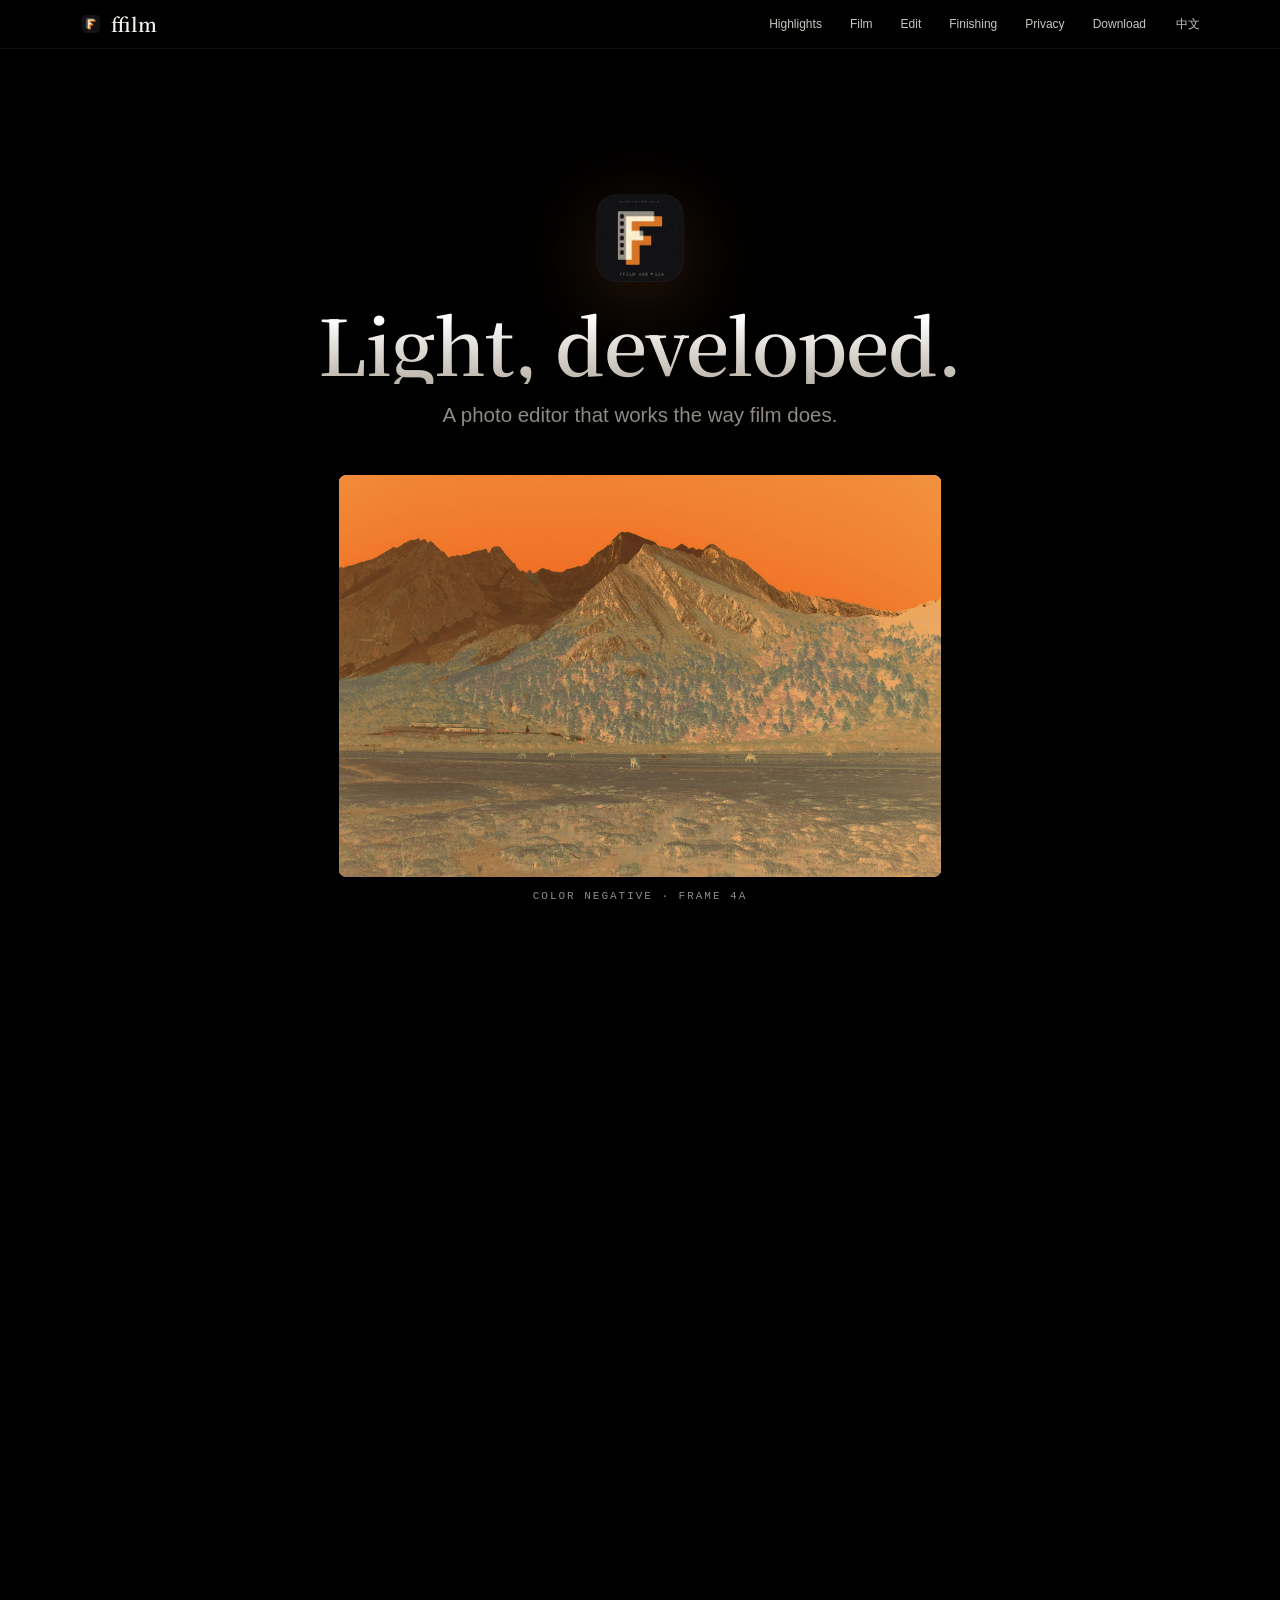
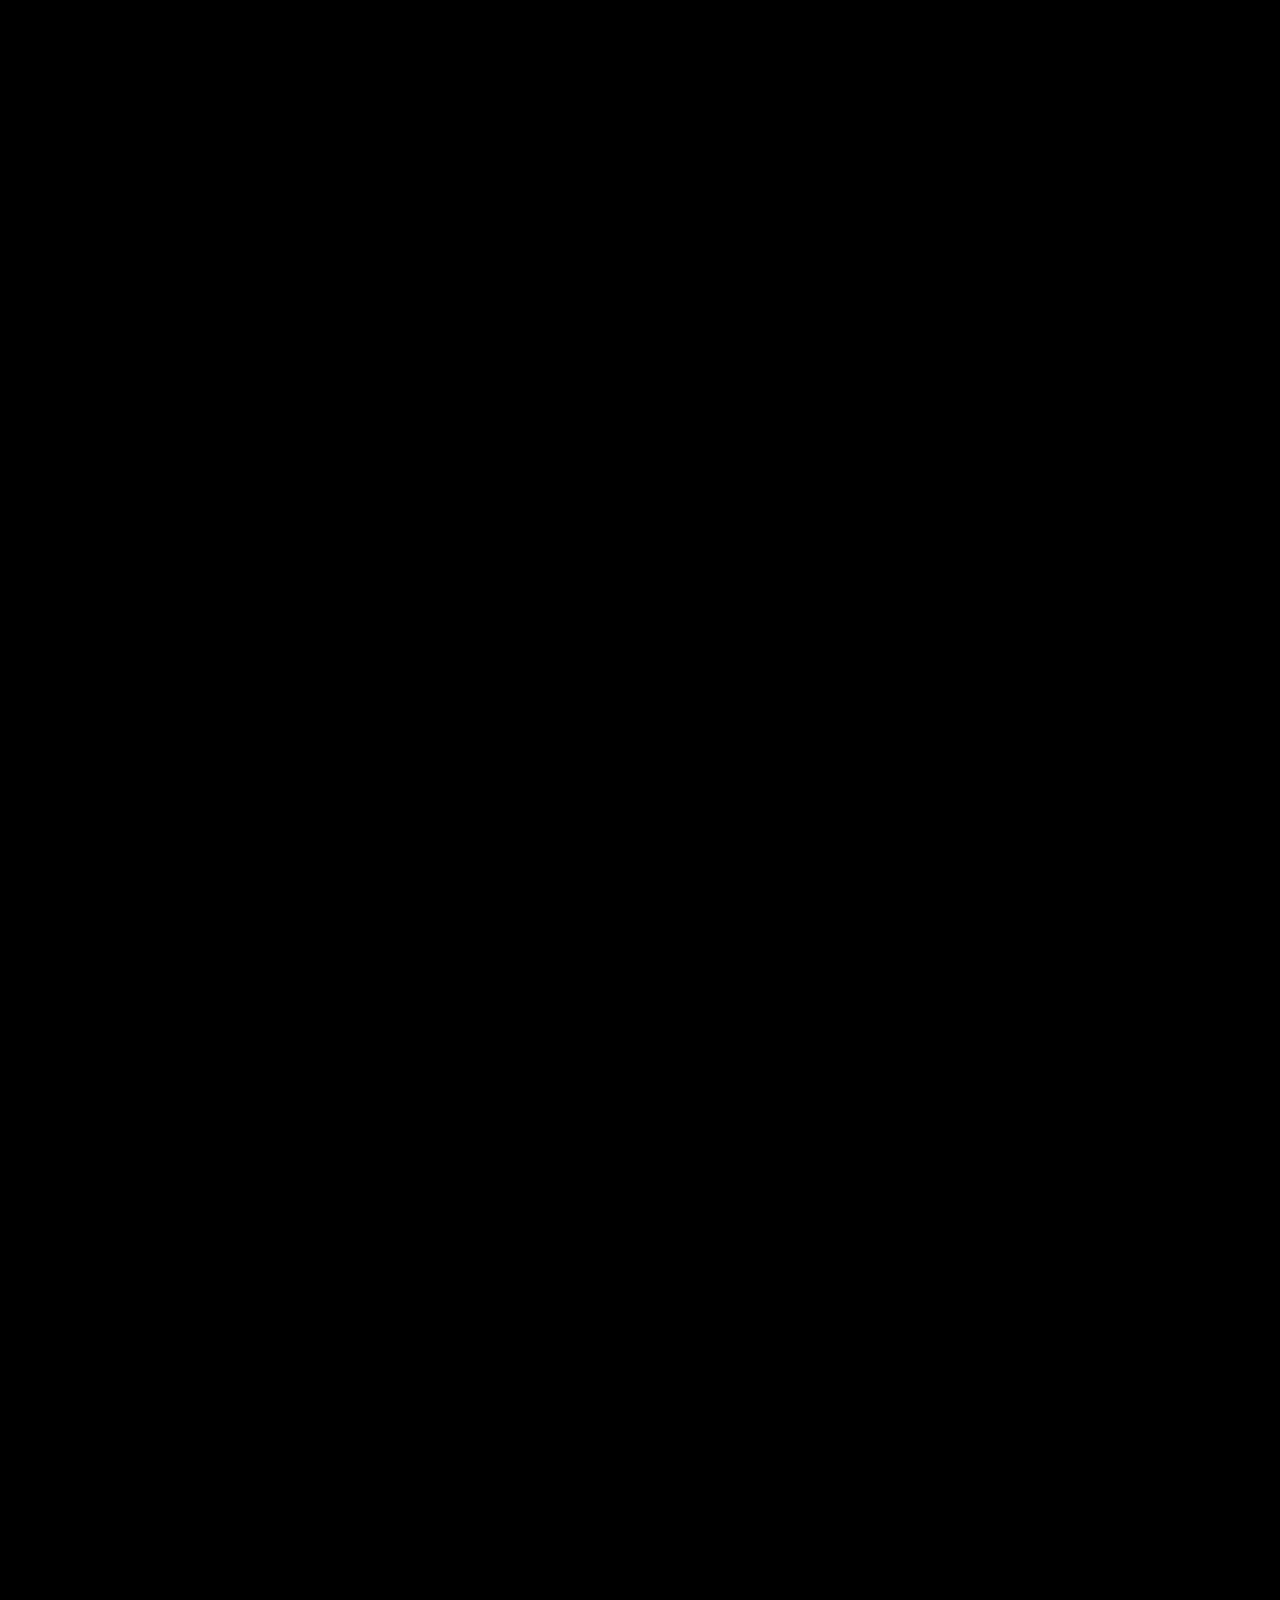
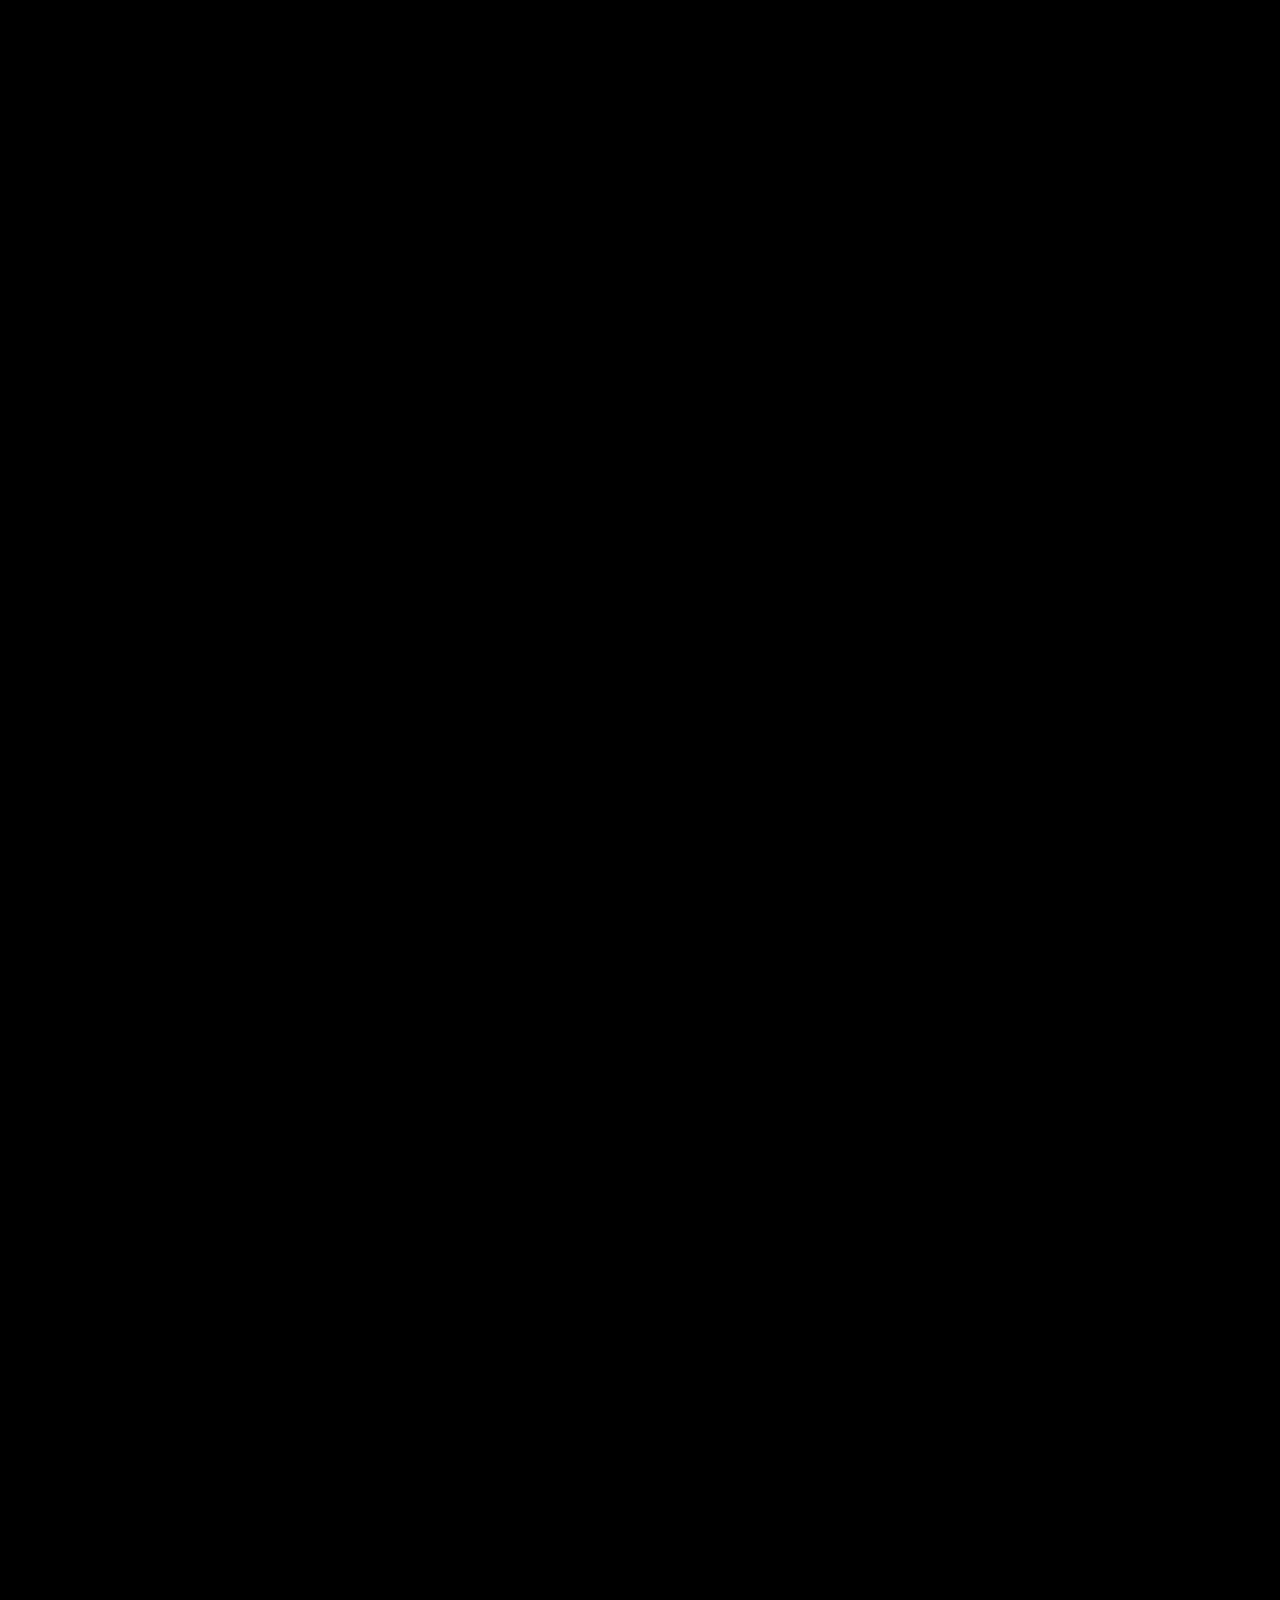
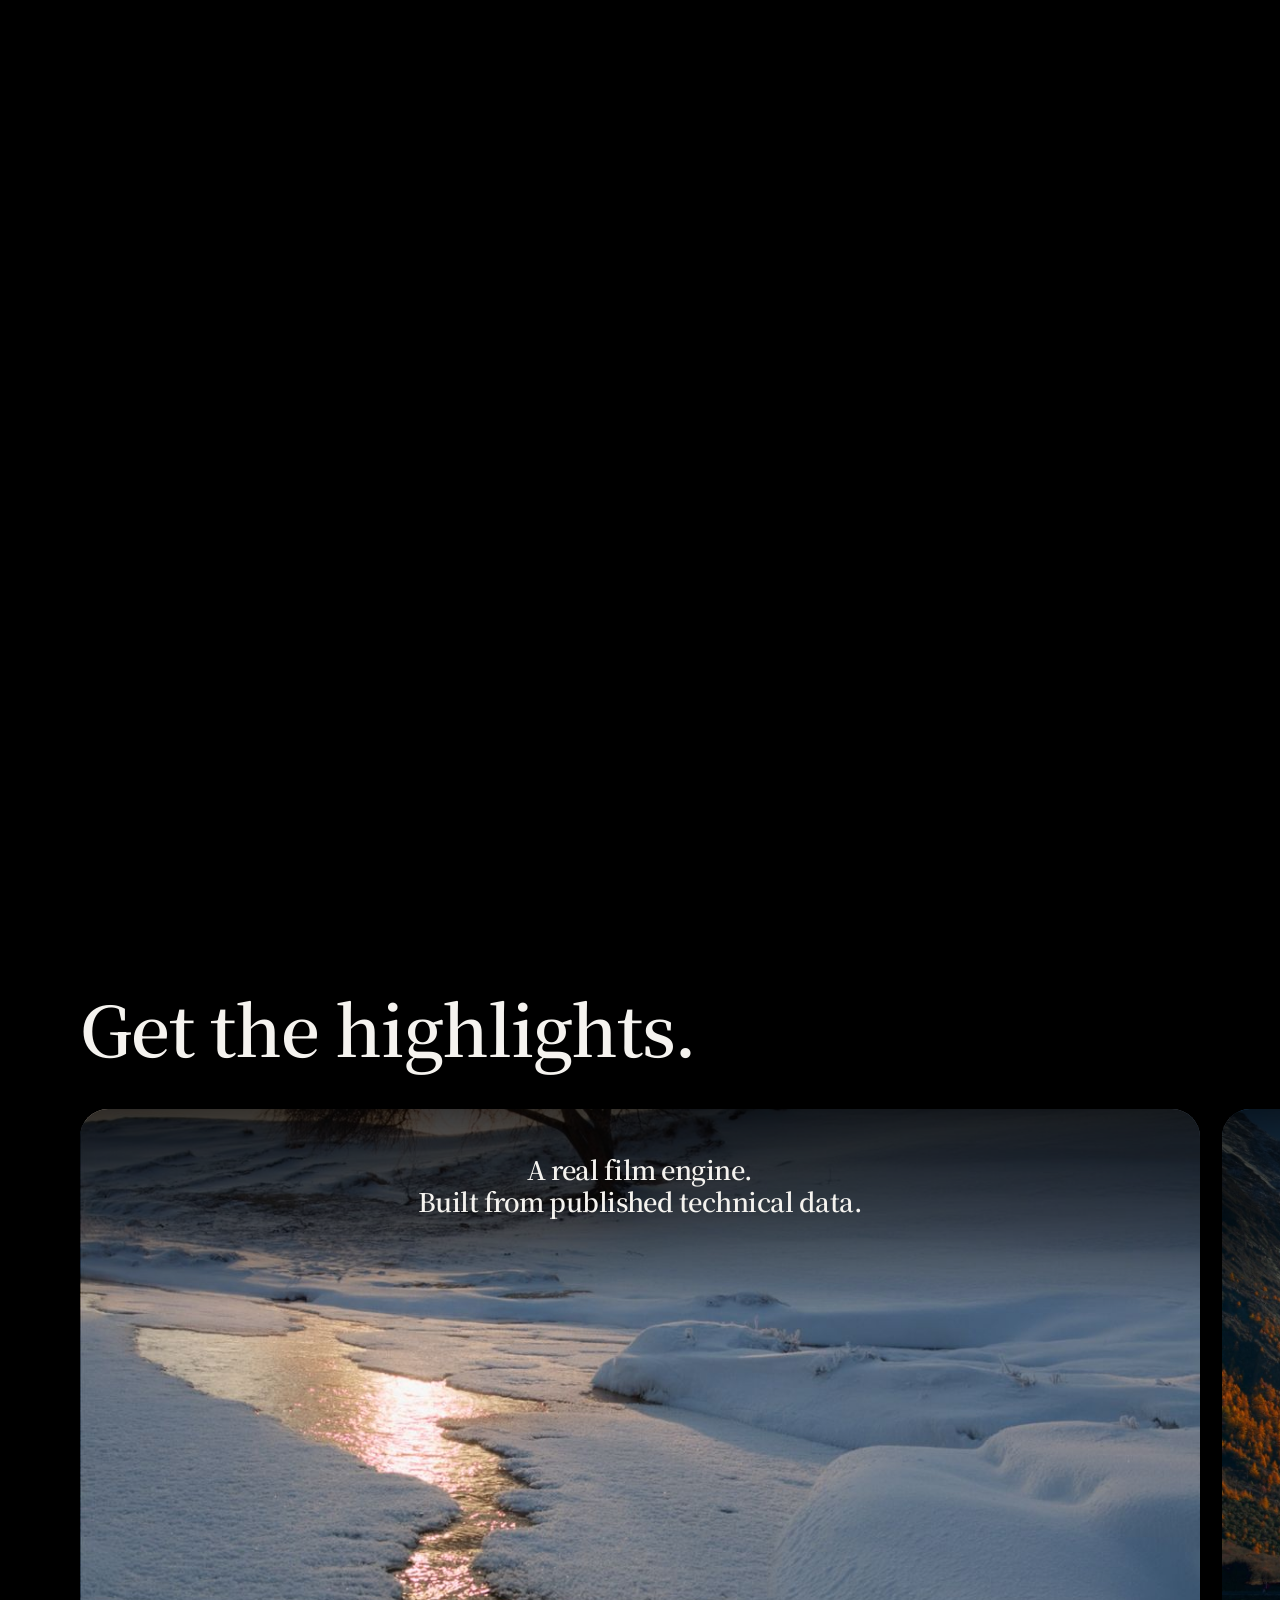
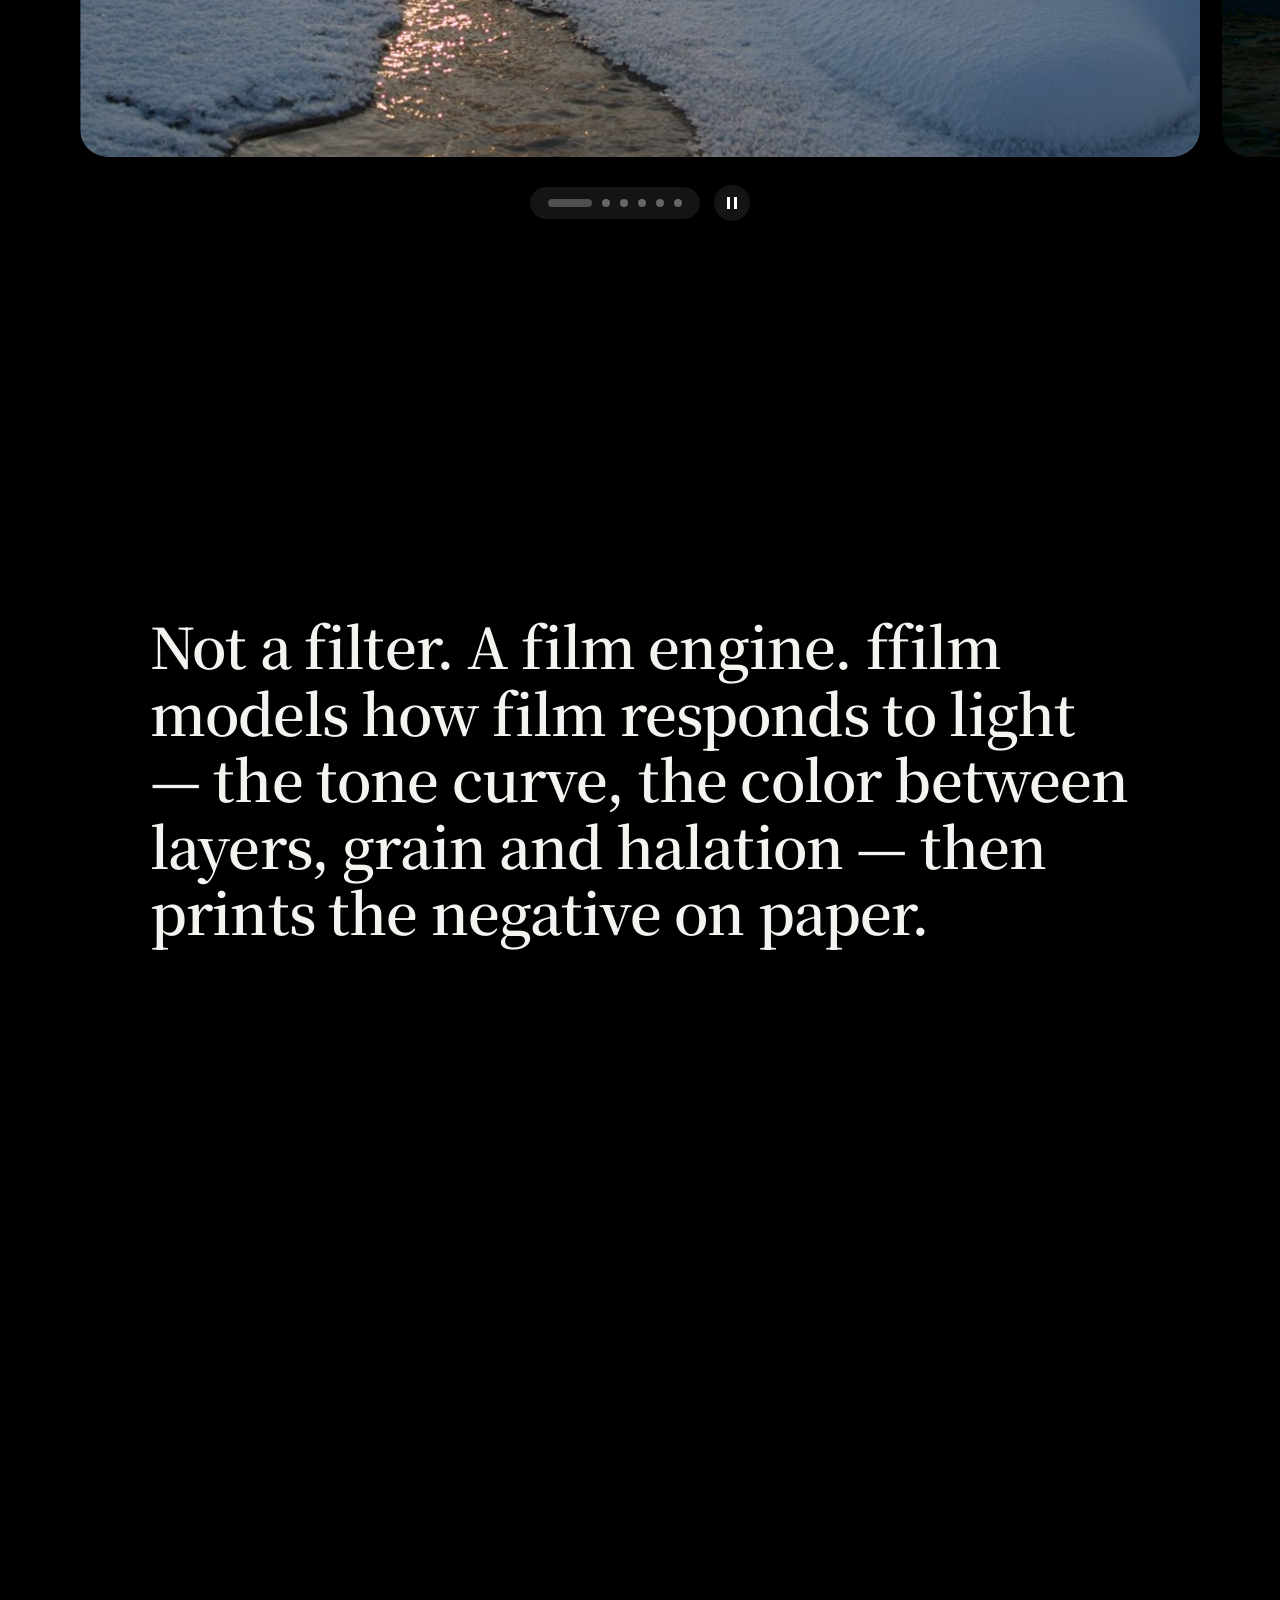
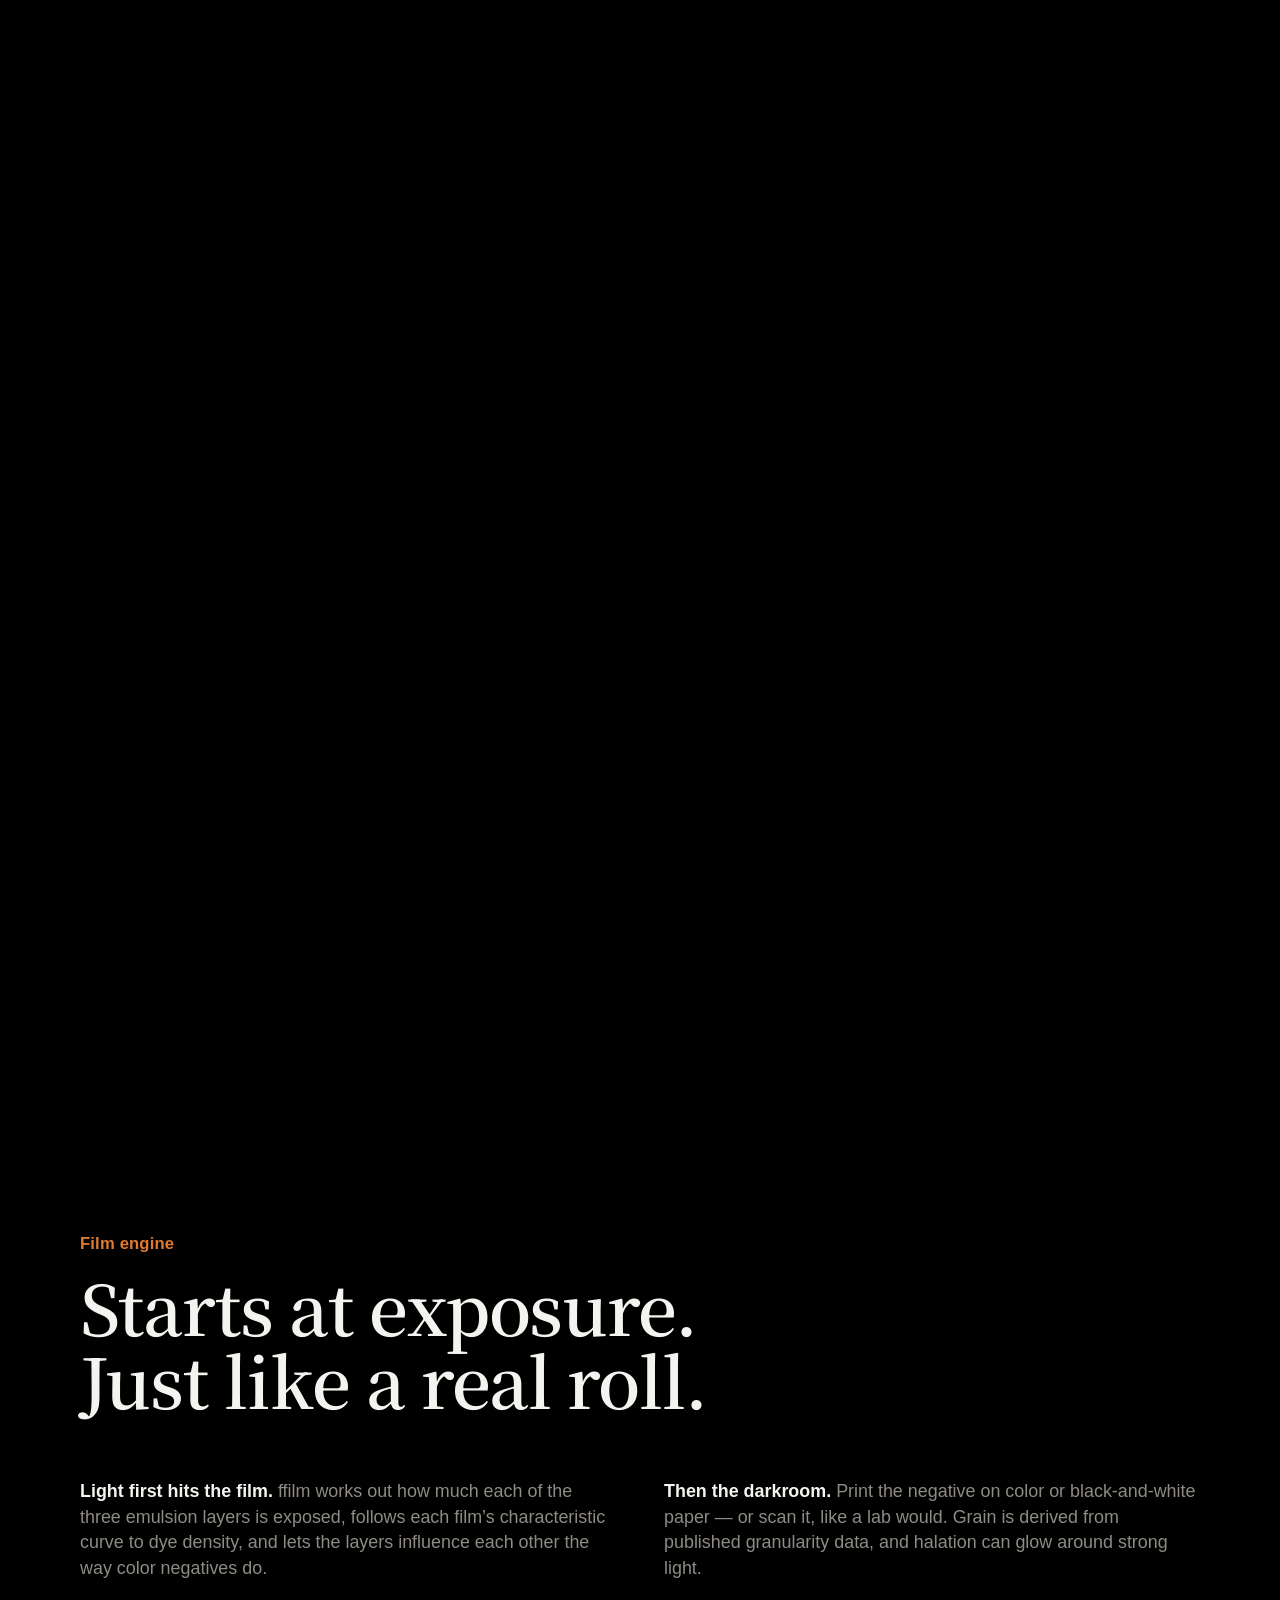
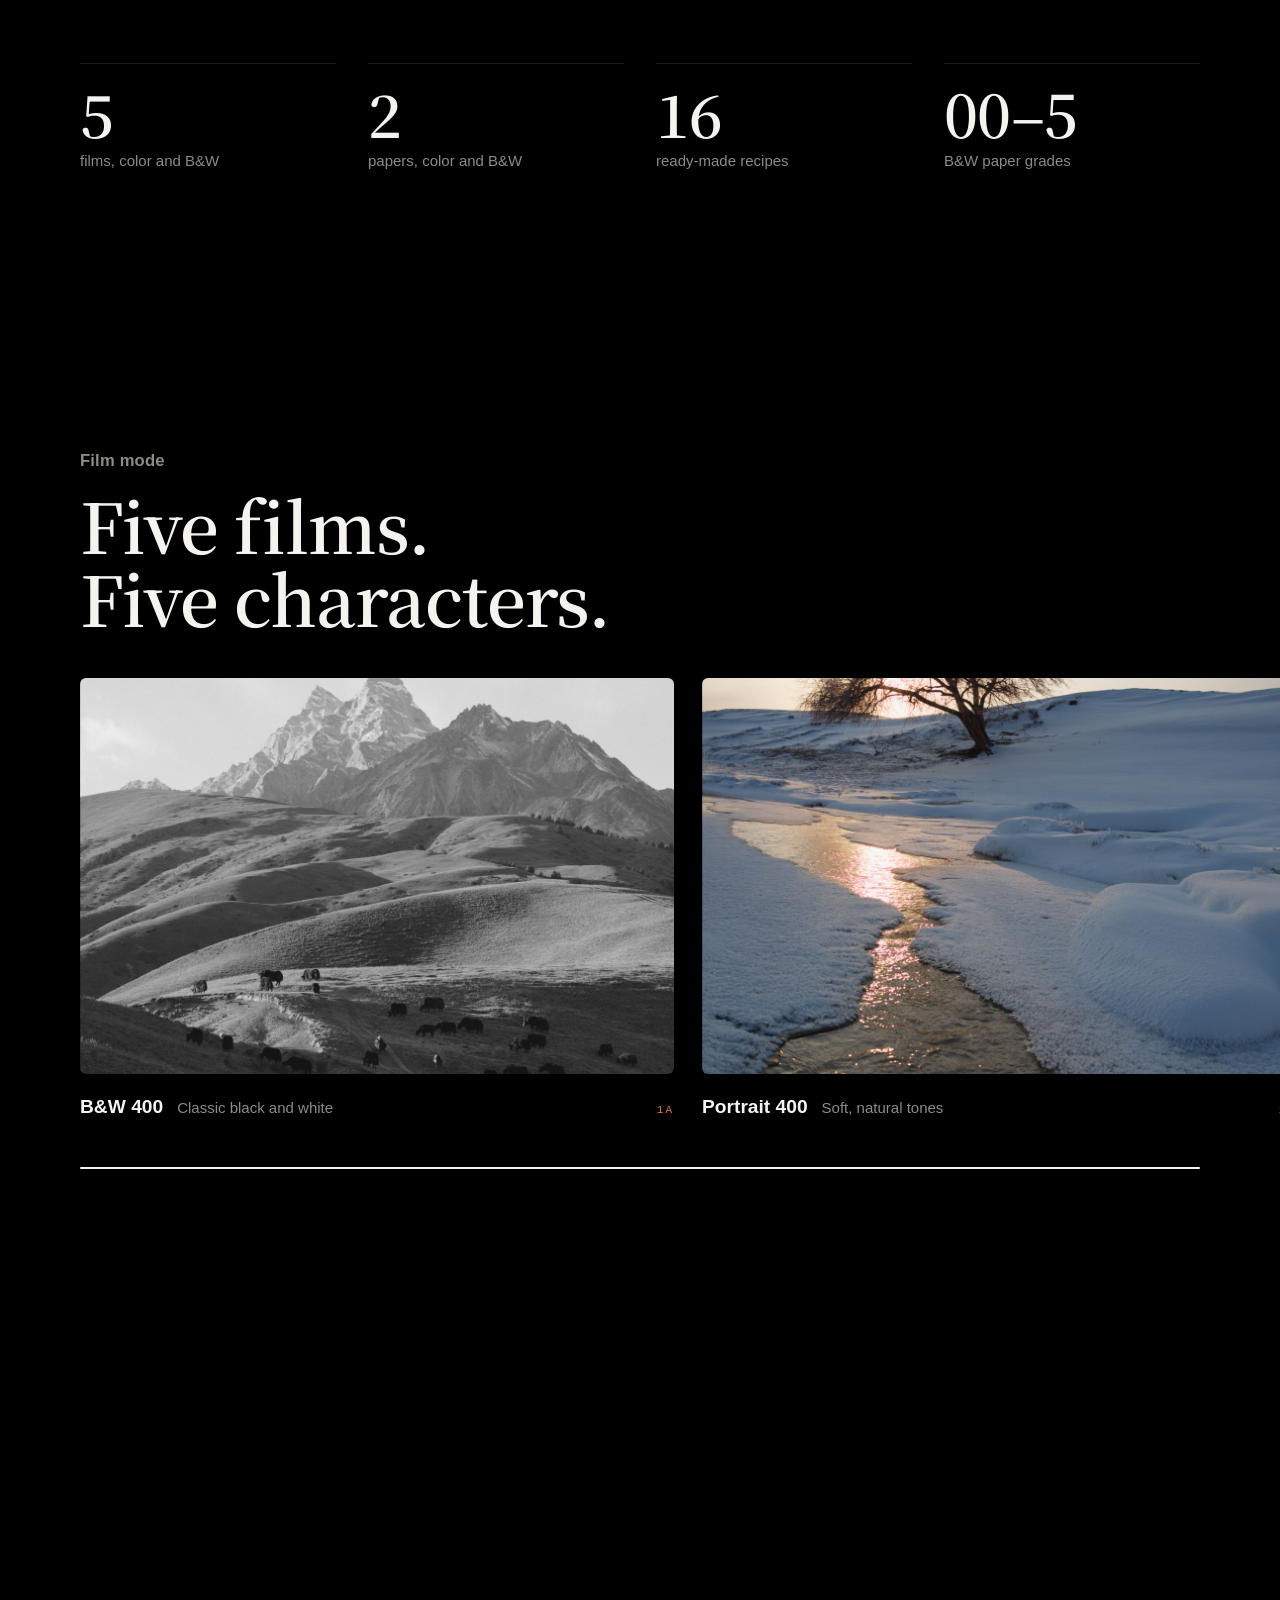
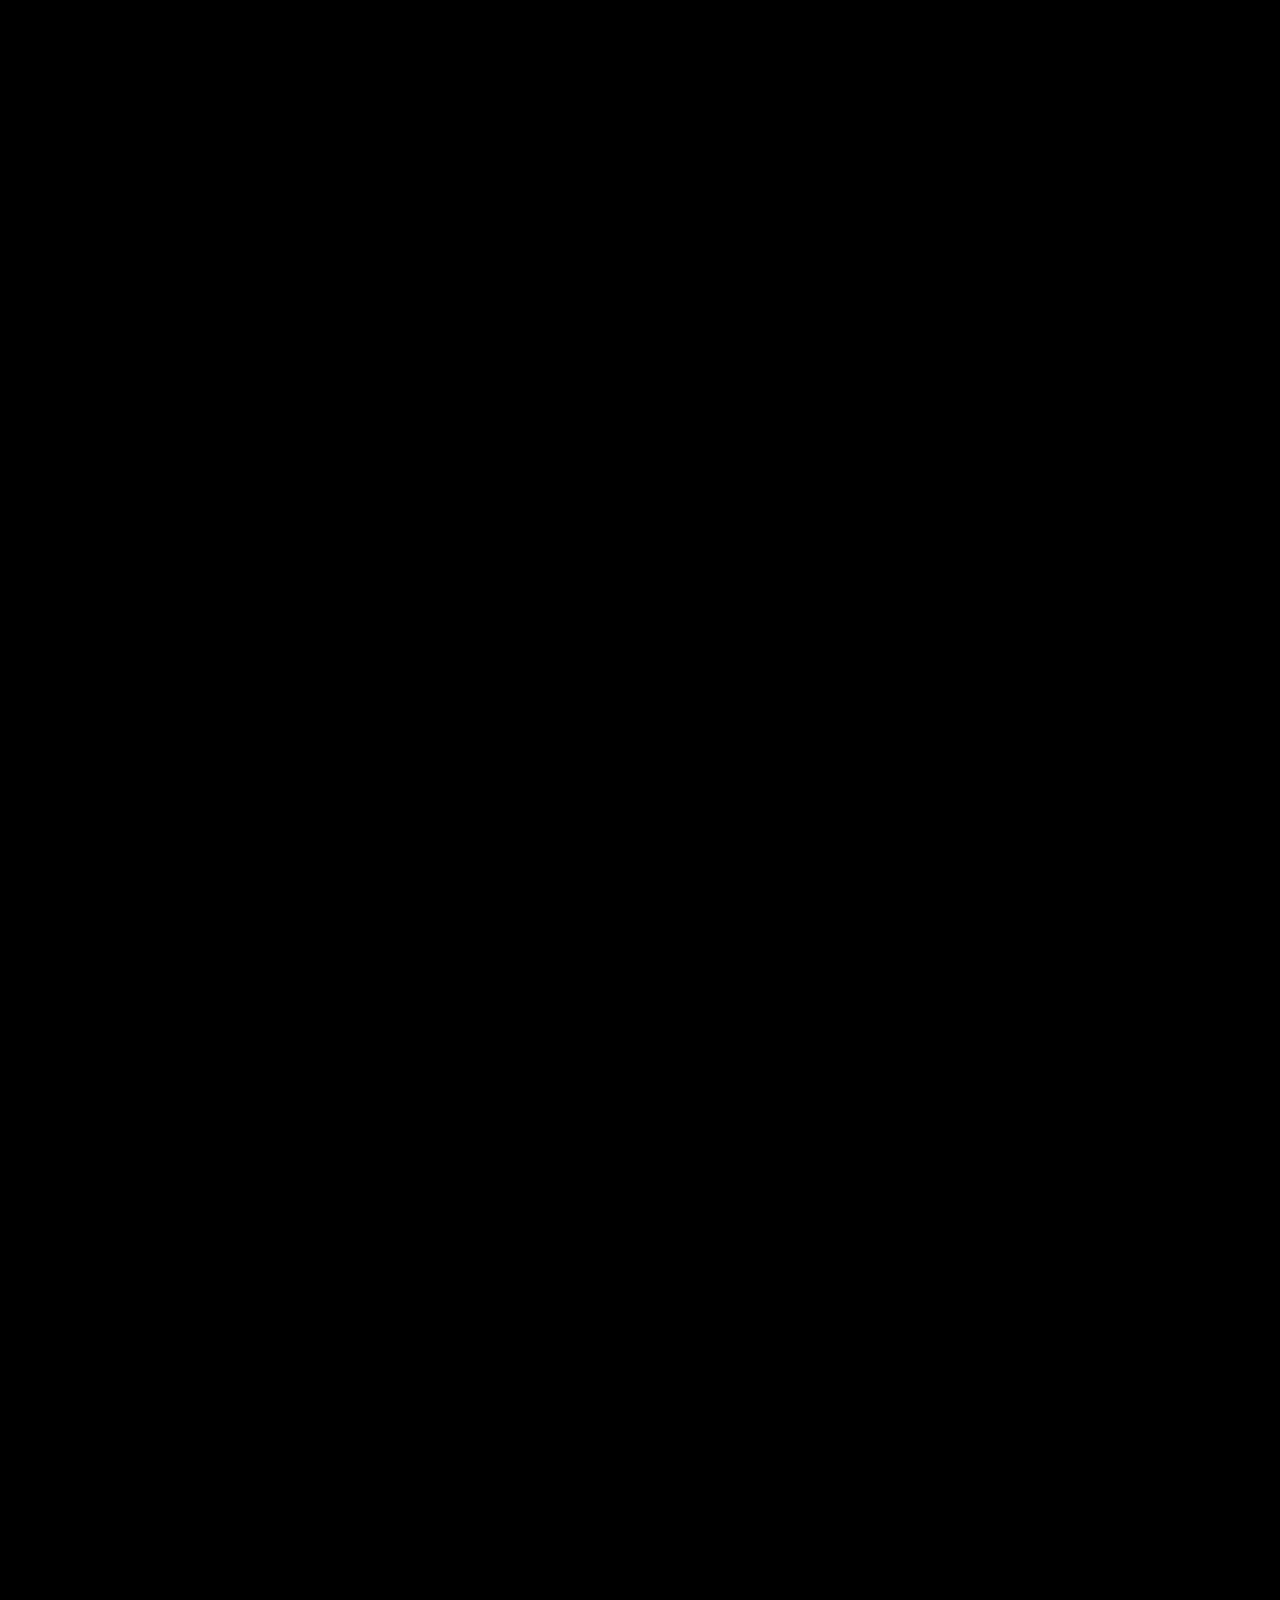
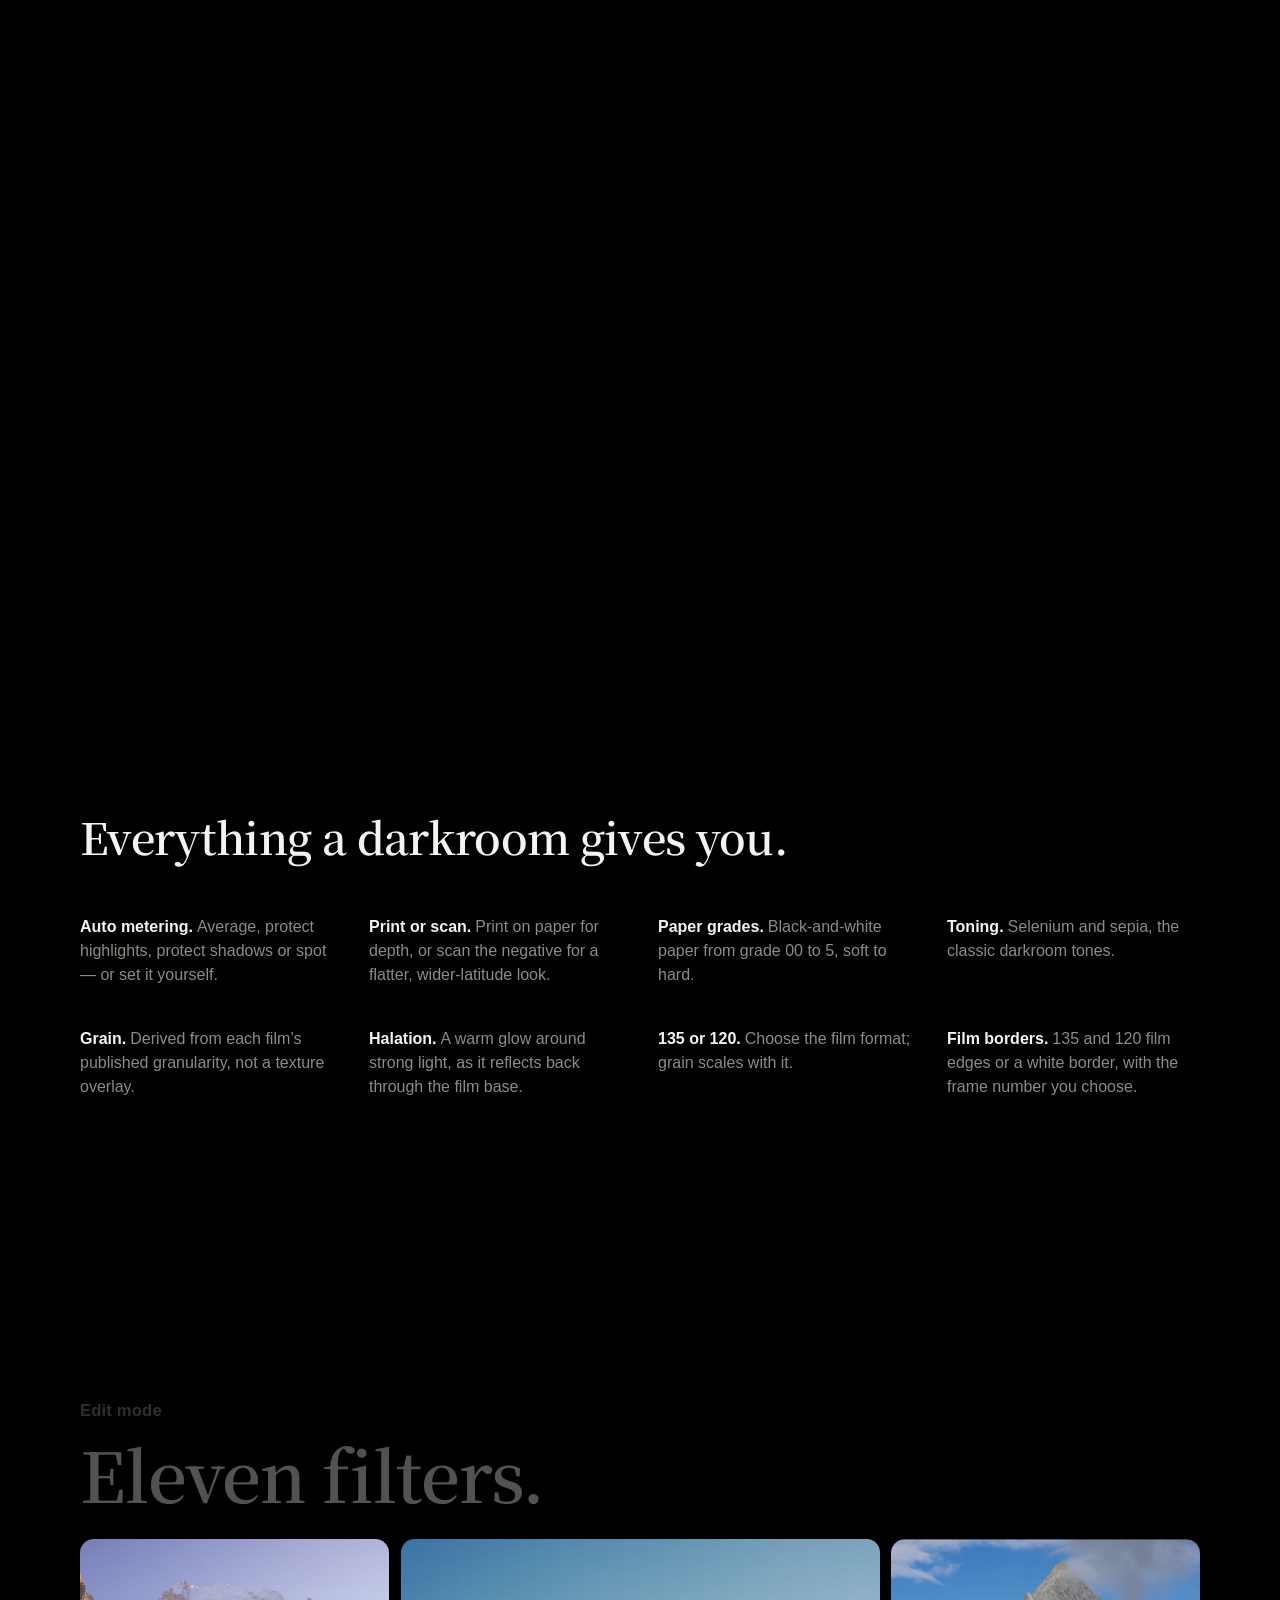
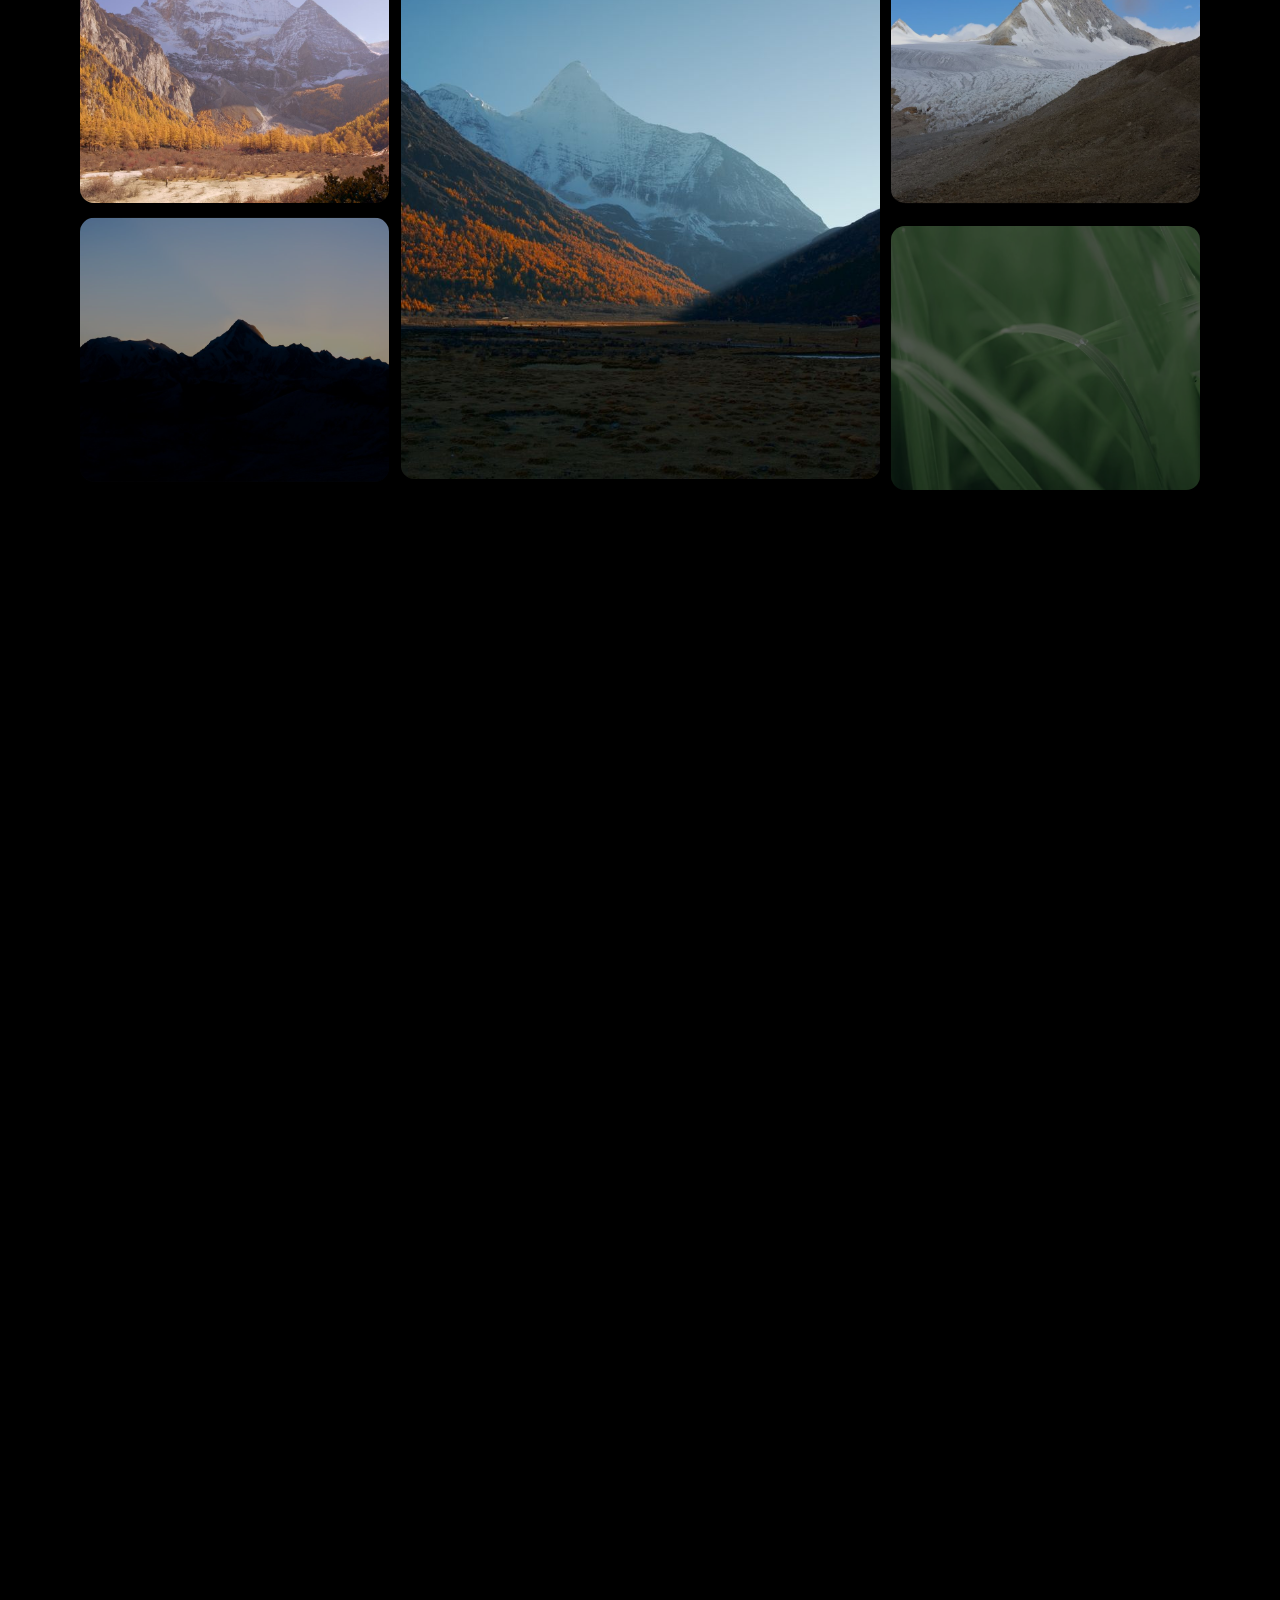
==== index.html @ 877d4fef "[Claude] 官网：标题与字标改用衬线（思源宋体 600 子集，OFL，fonts/make-font.py 可重生成）；首屏放 App 图标、下载区放大图标与大字标；修观片台通栏卡片偏左（.ca" ====
<!doctype html>
<html lang="en" data-lang="en">
<head>
<meta charset="utf-8">
<meta name="viewport" content="width=device-width, initial-scale=1, viewport-fit=cover">
<title>ffilm — light, developed</title>
<meta name="title-en" content="ffilm — light, developed">
<meta name="title-zh" content="ffilm — 把光，冲成照片">
<meta name="description" content="ffilm is a photo editor that works the way film does — for Mac, iPhone and iPad. Pick a film, set the exposure, print it on paper. Everything stays on your device.">
<meta name="theme-color" content="#000000">
<meta property="og:title" content="ffilm">
<meta property="og:description" content="Light, developed.">
<meta property="og:image" content="img/hero-film-s.jpg">
<link rel="icon" href="favicon.png">
<link rel="apple-touch-icon" href="apple-touch-icon.png">
<link rel="preload" as="image" href="img/hero-neg-s.jpg" imagesrcset="img/hero-neg-s.jpg 1200w, img/hero-neg.jpg 2400w" imagesizes="100vw">
<link rel="stylesheet" href="style.css">
<script src="site.js"></script>
</head>
<body>

<header class="nav">
  <div class="wrap">
    <a class="brand" href="./"><img src="img/icon-512.png" alt=""><span class="wm">ffilm</span></a>
    <nav>
      <a href="#highlights"><span lang="en">Highlights</span><span lang="zh">亮点</span></a>
      <a href="#engine"><span lang="en">Film</span><span lang="zh">胶片</span></a>
      <a href="#edit"><span lang="en">Edit</span><span lang="zh">修图</span></a>
      <a href="#finish"><span lang="en">Finishing</span><span lang="zh">收尾</span></a>
      <a href="#privacy"><span lang="en">Privacy</span><span lang="zh">隐私</span></a>
      <a href="#download"><span lang="en">Download</span><span lang="zh">下载</span></a>
    </nav>
    <button class="lang" type="button" aria-label="Switch language / 切换语言"><span lang="en">中文</span><span lang="zh">English</span></button>
  </div>
</header>

<main>
<!-- 第 1 幕：彩色负片显影、放大成全屏，再冲洗成修图 -->
<div class="scene dev" id="top" data-aspect="1.5">
  <div class="stage">
    <div class="dev-head">
      <img class="hero-icon" src="img/icon-512.png" alt="ffilm">
      <h1 class="h1 sheen"><span lang="en">Light, developed.</span><span lang="zh">把光，<br class="br-m">冲成照片。</span></h1>
      <p class="lead"><span lang="en">A photo editor that works the way film does.</span><span lang="zh">一款按胶片成像原理工作的修图 App。</span></p>
    </div>
    <div class="photo">
      <img class="film" src="img/hero-film-s.jpg" srcset="img/hero-film-s.jpg 1200w, img/hero-film.jpg 2400w" sizes="100vw" alt="Warm color film print of snow mountains and golden larches">
      <div class="paper"></div>
      <img class="neg" src="img/hero-neg-s.jpg" srcset="img/hero-neg-s.jpg 1200w, img/hero-neg.jpg 2400w" sizes="100vw" alt="">
      <img class="edit" src="img/hero-edit-s.jpg" srcset="img/hero-edit-s.jpg 1200w, img/hero-edit.jpg 2400w" sizes="100vw" alt="The same photo graded in Edit mode">
    </div>
    <div class="neg-tag tag"><span lang="en">Color negative · Frame 4A</span><span lang="zh">彩色负片 · 第 4A 格</span></div>
    <div class="shade"></div>
    <div class="wipe-line"></div>
    <div class="dev-cap" data-cap="a">
      <p class="h3"><span lang="en">Pick a film. Set the exposure.<br>Print it on paper.</span><span lang="zh">选一卷胶片，定好曝光，<br>印到相纸上。</span></p>
    </div>
    <div class="dev-cap" data-cap="b">
      <p class="h3"><span lang="en">One photo. Two ways to develop.</span><span lang="zh">同一张照片，两种冲法。</span></p>
      <p class="lead"><span lang="en">Or skip the film and grade the original.</span><span lang="zh">也可以不套胶片，直接修原片。</span></p>
    </div>
    <span class="dev-label l tag"><span lang="en">Film · Warm 200</span><span lang="zh">胶片 · 暖调彩负 200</span></span>
    <span class="dev-label r tag"><span lang="en">Edit · Teal &amp; warm</span><span lang="zh">修图 · 暖青电影</span></span>
  </div>
</div>

<!-- 一览亮点：大卡片轮播 -->
<section class="block highlights" id="highlights">
  <div class="wrap hl-head reveal">
    <h2 class="h2"><span lang="en">Get the highlights.</span><span lang="zh">一览亮点。</span></h2>
  </div>
  <div class="hl-track" tabindex="0" aria-label="Highlights">
    <article class="hl-card">
      <p class="hl-cap"><span lang="en">A real film engine.<br>Built from published technical data.</span><span lang="zh">真正的胶片引擎。<br>按厂商公开的技术资料建模。</span></p>
      <img class="cover" src="img/film-portrait400-s.jpg" srcset="img/film-portrait400-s.jpg 1200w, img/film-portrait400.jpg 2400w" sizes="(max-width: 900px) 88vw, 1100px" alt="" loading="lazy">
    </article>
    <article class="hl-card">
      <p class="hl-cap"><span lang="en">Film mode or Edit mode.<br>Two ways to develop, kept apart.</span><span lang="zh">胶片模式，或者修图模式。<br>两种冲法，互不打扰。</span></p>
      <img class="cover" src="img/look-teal-warm-s.jpg" srcset="img/look-teal-warm-s.jpg 1200w, img/look-teal-warm.jpg 2400w" sizes="(max-width: 900px) 88vw, 1100px" alt="" loading="lazy">
    </article>
    <article class="hl-card">
      <p class="hl-cap"><span lang="en">16 ready-made recipes.<br>From darkroom B&amp;W to street color.</span><span lang="zh">16 个现成配方。<br>从暗房黑白到街拍彩色。</span></p>
      <img class="cover" src="img/film-bw400-s.jpg" srcset="img/film-bw400-s.jpg 1200w, img/film-bw400.jpg 2400w" sizes="(max-width: 900px) 88vw, 1100px" alt="" loading="lazy">
    </article>
    <article class="hl-card ui">
      <p class="hl-cap"><span lang="en">Linear, radial and subject masks.<br>Add or subtract to shape them.</span><span lang="zh">线性、径向、主体蒙版。<br>可以相加，也可以相减。</span></p>
      <img lang="en" src="img/ui-mask-en-s.jpg" srcset="img/ui-mask-en-s.jpg 1440w, img/ui-mask-en.jpg 2880w" sizes="(max-width: 900px) 84vw, 980px" alt="Masks panel" loading="lazy">
      <img lang="zh" src="img/ui-mask-zh-s.jpg" srcset="img/ui-mask-zh-s.jpg 1440w, img/ui-mask-zh.jpg 2880w" sizes="(max-width: 900px) 84vw, 980px" alt="蒙版面板" loading="lazy">
    </article>
    <article class="hl-card ui">
      <p class="hl-cap"><span lang="en">A date stamp that glows like the real thing.<br>Burned into the film, not pasted on.</span><span lang="zh">日期印记，像真的一样发光。<br>是曝光在底片上的，不是贴上去的。</span></p>
      <img lang="en" src="img/ui-stamp-en-s.jpg" srcset="img/ui-stamp-en-s.jpg 1440w, img/ui-stamp-en.jpg 2880w" sizes="(max-width: 900px) 84vw, 980px" alt="Date stamp" loading="lazy">
      <img lang="zh" src="img/ui-stamp-zh-s.jpg" srcset="img/ui-stamp-zh-s.jpg 1440w, img/ui-stamp-zh.jpg 2880w" sizes="(max-width: 900px) 84vw, 980px" alt="日期印记" loading="lazy">
    </article>
    <article class="hl-card ui">
      <p class="hl-cap"><span lang="en">Light Table.<br>Lay out your prints like slides.</span><span lang="zh">观片台。<br>把成片像幻灯片一样摆开。</span></p>
      <img lang="en" src="img/ui-lighttable-en-s.jpg" srcset="img/ui-lighttable-en-s.jpg 1440w, img/ui-lighttable-en.jpg 2880w" sizes="(max-width: 900px) 84vw, 980px" alt="Light Table" loading="lazy">
      <img lang="zh" src="img/ui-lighttable-zh-s.jpg" srcset="img/ui-lighttable-zh-s.jpg 1440w, img/ui-lighttable-zh.jpg 2880w" sizes="(max-width: 900px) 84vw, 980px" alt="观片台" loading="lazy">
    </article>
  </div>
  <div class="hl-ctrl">
    <div class="dots" role="tablist"></div>
    <button class="play" type="button" aria-label="Pause / 暂停"><i></i></button>
  </div>
</section>

<!-- 第 2 幕：逐字点亮 -->
<div class="scene statement" id="engine">
  <div class="stage">
    <div class="wrap">
      <p class="lit" lang="en">Not a filter. A film engine. ffilm models how film responds to light — the tone curve, the color between layers, grain and halation — then prints the negative on paper.</p>
      <p class="lit" lang="zh">不是滤镜，是胶片引擎。ffilm 模拟胶片对光的反应——影调曲线、层间色彩、颗粒与光晕——再把底片印到相纸上。</p>
    </div>
  </div>
</div>

<!-- 胶片引擎：讲清楚 + 大数字 -->
<section class="block">
  <div class="wrap reveal">
    <p class="eyebrow accent"><span lang="en">Film engine</span><span lang="zh">胶片引擎</span></p>
    <h2 class="h2"><span lang="en">Starts at exposure.<br>Just like a real roll.</span><span lang="zh">从曝光开始，<br>像冲一卷真胶片。</span></h2>
    <div class="cols">
      <p class="lead"><span lang="en"><b>Light first hits the film.</b> ffilm works out how much each of the three emulsion layers is exposed, follows each film’s characteristic curve to dye density, and lets the layers influence each other the way color negatives do.</span><span lang="zh"><b>光先落在胶片上。</b>ffilm 算出三层乳剂各自受了多少光，按每卷胶片的特性曲线换算成染料密度，再让三层像彩色负片那样相互影响。</span></p>
      <p class="lead"><span lang="en"><b>Then the darkroom.</b> Print the negative on color or black-and-white paper — or scan it, like a lab would. Grain is derived from published granularity data, and halation can glow around strong light.</span><span lang="zh"><b>然后进暗房。</b>把底片印到彩色或黑白相纸上，也可以像冲扫店那样扫描成数码图。颗粒按公开的颗粒度数据换算，强光周围还能泛起光晕。</span></p>
    </div>
    <div class="stats">
      <div><span class="n">5</span><span><span lang="en">films, color and B&amp;W</span><span lang="zh">卷胶片，彩色与黑白</span></span></div>
      <div><span class="n">2</span><span><span lang="en">papers, color and B&amp;W</span><span lang="zh">种相纸，彩色与黑白</span></span></div>
      <div><span class="n">16</span><span><span lang="en">ready-made recipes</span><span lang="zh">个现成配方</span></span></div>
      <div><span class="n">00–5</span><span><span lang="en">B&amp;W paper grades</span><span lang="zh">号黑白相纸反差</span></span></div>
    </div>
  </div>
</section>

<!-- 第 3 幕：胶片条横向移过 -->
<div class="scene filmscene" id="film">
  <div class="stage">
    <div class="wrap">
      <p class="eyebrow"><span lang="en">Film mode</span><span lang="zh">胶片模式</span></p>
      <h2 class="h2"><span lang="en">Five films.<br>Five characters.</span><span lang="zh">五卷胶片，<br>各有各的脾气。</span></h2>
    </div>
    <div class="track">
      <figure class="frame"><img src="img/film-bw400-s.jpg" srcset="img/film-bw400-s.jpg 1200w, img/film-bw400.jpg 2400w" sizes="(max-width: 640px) 80vw, 60vw" alt="" loading="lazy">
        <figcaption><b><span lang="en">B&amp;W 400</span><span lang="zh">黑白 400</span></b><span class="d"><span lang="en">Classic black and white</span><span lang="zh">经典黑白</span></span><span class="no tag">1A</span></figcaption></figure>
      <figure class="frame"><img src="img/film-portrait400-s.jpg" srcset="img/film-portrait400-s.jpg 1200w, img/film-portrait400.jpg 2400w" sizes="(max-width: 640px) 80vw, 60vw" alt="" loading="lazy">
        <figcaption><b><span lang="en">Portrait 400</span><span lang="zh">人像彩负 400</span></b><span class="d"><span lang="en">Soft, natural tones</span><span lang="zh">柔和、色调自然</span></span><span class="no tag">2A</span></figcaption></figure>
      <figure class="frame"><img src="img/film-fine100-s.jpg" srcset="img/film-fine100-s.jpg 1200w, img/film-fine100.jpg 2400w" sizes="(max-width: 640px) 80vw, 60vw" alt="" loading="lazy">
        <figcaption><b><span lang="en">Fine grain 100</span><span lang="zh">细颗粒彩负 100</span></b><span class="d"><span lang="en">Crisp and saturated</span><span lang="zh">锐利、饱和</span></span><span class="no tag">3A</span></figcaption></figure>
      <figure class="frame"><img src="img/film-warm200-s.jpg" srcset="img/film-warm200-s.jpg 1200w, img/film-warm200.jpg 2400w" sizes="(max-width: 640px) 80vw, 60vw" alt="" loading="lazy">
        <figcaption><b><span lang="en">Warm 200</span><span lang="zh">暖调彩负 200</span></b><span class="d"><span lang="en">Golden everyday color</span><span lang="zh">暖黄的日常色</span></span><span class="no tag">4A</span></figcaption></figure>
      <figure class="frame"><img src="img/film-everyday400-s.jpg" srcset="img/film-everyday400-s.jpg 1200w, img/film-everyday400.jpg 2400w" sizes="(max-width: 640px) 80vw, 60vw" alt="" loading="lazy">
        <figcaption><b><span lang="en">Everyday 400</span><span lang="zh">日常彩负 400</span></b><span class="d"><span lang="en">Fresh greens</span><span lang="zh">清新的绿</span></span><span class="no tag">5A</span></figcaption></figure>
    </div>
    <div class="wrap"><div class="scrub"><i></i></div></div>
  </div>
</div>

<!-- 暗房里能调的：功能小条目 -->
<section class="block">
  <div class="wrap reveal">
    <h2 class="h3"><span lang="en">Everything a darkroom gives you.</span><span lang="zh">暗房里有的，这里都有。</span></h2>
    <div class="grid-feats">
      <div><b><span lang="en">Auto metering.</span><span lang="zh">自动测光。</span></b><span lang="en">Average, protect highlights, protect shadows or spot — or set it yourself.</span><span lang="zh">平均、保高光、保暗部、点测光，也可以手动。</span></div>
      <div><b><span lang="en">Print or scan.</span><span lang="zh">印相或扫描。</span></b><span lang="en">Print on paper for depth, or scan the negative for a flatter, wider-latitude look.</span><span lang="zh">印相纸更浓郁，扫描更平、宽容度更大。</span></div>
      <div><b><span lang="en">Paper grades.</span><span lang="zh">相纸号数。</span></b><span lang="en">Black-and-white paper from grade 00 to 5, soft to hard.</span><span lang="zh">黑白相纸 00 到 5 号，由软到硬。</span></div>
      <div><b><span lang="en">Toning.</span><span lang="zh">传统调色。</span></b><span lang="en">Selenium and sepia, the classic darkroom tones.</span><span lang="zh">硒调、棕调，暗房里的经典色调。</span></div>
      <div><b><span lang="en">Grain.</span><span lang="zh">颗粒。</span></b><span lang="en">Derived from each film’s published granularity, not a texture overlay.</span><span lang="zh">按每卷胶片公开的颗粒度换算，不是贴一层纹理。</span></div>
      <div><b><span lang="en">Halation.</span><span lang="zh">光晕。</span></b><span lang="en">A warm glow around strong light, as it reflects back through the film base.</span><span lang="zh">强光穿过片基又反射回来，周围泛起一圈暖光。</span></div>
      <div><b><span lang="en">135 or 120.</span><span lang="zh">135 或 120。</span></b><span lang="en">Choose the film format; grain scales with it.</span><span lang="zh">选择画幅，颗粒跟着画幅变化。</span></div>
      <div><b><span lang="en">Film borders.</span><span lang="zh">片边。</span></b><span lang="en">135 and 120 film edges or a white border, with the frame number you choose.</span><span lang="zh">135、120 底片片边或白边，片号可以自己改。</span></div>
    </div>
  </div>
</section>

<!-- 第 4 幕：全屏一张缩回拼图墙 -->
<div class="scene mosaic" id="edit">
  <div class="stage">
    <div class="wrap m-head">
      <p class="eyebrow"><span lang="en">Edit mode</span><span lang="zh">修图模式</span></p>
      <h2 class="h2"><span lang="en">Eleven filters.</span><span lang="zh">11 款滤镜。</span></h2>
    </div>
    <div class="wrap m-grid">
      <figure class="tile a"><img src="img/look-golden-autumn-s.jpg" srcset="img/look-golden-autumn-s.jpg 1200w, img/look-golden-autumn.jpg 2400w" sizes="34vw" alt="" loading="lazy"><figcaption><span lang="en">Golden autumn</span><span lang="zh">晨光金秋</span></figcaption></figure>
      <figure class="tile b"><img src="img/look-vivid-s.jpg" srcset="img/look-vivid-s.jpg 1200w, img/look-vivid.jpg 2400w" sizes="34vw" alt="" loading="lazy"><figcaption><span lang="en">Vivid</span><span lang="zh">鲜亮</span></figcaption></figure>
      <figure class="tile c"><img src="img/look-teal-warm-s.jpg" srcset="img/look-teal-warm-s.jpg 1200w, img/look-teal-warm.jpg 2400w" sizes="100vw" alt="" loading="lazy"><figcaption><span lang="en">Teal &amp; warm</span><span lang="zh">暖青电影</span></figcaption></figure>
      <figure class="tile d"><img src="img/look-deep-light-s.jpg" srcset="img/look-deep-light-s.jpg 1200w, img/look-deep-light.jpg 2400w" sizes="34vw" alt="" loading="lazy"><figcaption><span lang="en">Chiaroscuro</span><span lang="zh">大光影</span></figcaption></figure>
      <figure class="tile e"><img src="img/look-moss-s.jpg" srcset="img/look-moss-s.jpg 1200w, img/look-moss.jpg 2400w" sizes="34vw" alt="" loading="lazy"><figcaption><span lang="en">Moss</span><span lang="zh">墨绿</span></figcaption></figure>
    </div>
    <div class="m-intro">
      <p class="h3"><span lang="en">Or skip the film entirely.</span><span lang="zh">也可以，完全不套胶片。</span></p>
    </div>
  </div>
</div>

<!-- Mac 界面：分页细看 -->
<section class="block" id="mac">
  <div class="wrap center reveal">
    <p class="eyebrow"><span lang="en">ffilm for Mac</span><span lang="zh">Mac 版</span></p>
    <h2 class="h2"><span lang="en">A darkroom,<br>on your Mac.</span><span lang="zh">一间暗房，<br>装进你的 Mac。</span></h2>
    <p class="lead"><span lang="en"><b>Your photo fills the window.</b> Tools float beside it, and step aside when you don’t need them.</span><span lang="zh"><b>照片铺满整个窗口。</b>工具浮在一旁，不用的时候自己让开。</span></p>
  </div>
  <div class="wrap shot">
    <div class="win" data-rise>
      <div class="views">
        <div class="view on" data-view="filter">
          <img lang="en" src="img/ui-filter-en-s.jpg" srcset="img/ui-filter-en-s.jpg 1440w, img/ui-filter-en.jpg 2880w" sizes="(max-width: 1168px) 92vw, 1120px" alt="Filters" loading="lazy">
          <img lang="zh" src="img/ui-filter-zh-s.jpg" srcset="img/ui-filter-zh-s.jpg 1440w, img/ui-filter-zh.jpg 2880w" sizes="(max-width: 1168px) 92vw, 1120px" alt="滤镜" loading="lazy"></div>
        <div class="view" data-view="hsl">
          <img lang="en" src="img/ui-hsl-en-s.jpg" srcset="img/ui-hsl-en-s.jpg 1440w, img/ui-hsl-en.jpg 2880w" sizes="(max-width: 1168px) 92vw, 1120px" alt="HSL targeted adjustment" loading="lazy">
          <img lang="zh" src="img/ui-hsl-zh-s.jpg" srcset="img/ui-hsl-zh-s.jpg 1440w, img/ui-hsl-zh.jpg 2880w" sizes="(max-width: 1168px) 92vw, 1120px" alt="HSL 目标调整" loading="lazy"></div>
        <div class="view" data-view="curve">
          <img lang="en" src="img/ui-curve-en-s.jpg" srcset="img/ui-curve-en-s.jpg 1440w, img/ui-curve-en.jpg 2880w" sizes="(max-width: 1168px) 92vw, 1120px" alt="Curves" loading="lazy">
          <img lang="zh" src="img/ui-curve-zh-s.jpg" srcset="img/ui-curve-zh-s.jpg 1440w, img/ui-curve-zh.jpg 2880w" sizes="(max-width: 1168px) 92vw, 1120px" alt="曲线" loading="lazy"></div>
        <div class="view" data-view="mask">
          <img lang="en" src="img/ui-mask-en-s.jpg" srcset="img/ui-mask-en-s.jpg 1440w, img/ui-mask-en.jpg 2880w" sizes="(max-width: 1168px) 92vw, 1120px" alt="Masks" loading="lazy">
          <img lang="zh" src="img/ui-mask-zh-s.jpg" srcset="img/ui-mask-zh-s.jpg 1440w, img/ui-mask-zh.jpg 2880w" sizes="(max-width: 1168px) 92vw, 1120px" alt="蒙版" loading="lazy"></div>
      </div>
    </div>
  </div>
  <div class="wrap tabs" role="tablist">
    <button class="on" data-for="filter" type="button"><b><span lang="en">Filters</span><span lang="zh">滤镜</span></b><span lang="en">11 looks with adjustable strength.</span><span lang="zh">11 款滤镜，强度可调。</span></button>
    <button data-for="hsl" type="button"><b><span lang="en">Targeted HSL</span><span lang="zh">HSL 目标调整</span></b><span lang="en">Drag on a color in the photo to adjust it.</span><span lang="zh">在照片上按住一种颜色左右拖，直接调它。</span></button>
    <button data-for="curve" type="button"><b><span lang="en">Curves</span><span lang="zh">曲线</span></b><span lang="en">RGB curves, a complementary color wheel, one-click cast fix.</span><span lang="zh">RGB 曲线、互补色环对照，一键校正偏色。</span></button>
    <button data-for="mask" type="button"><b><span lang="en">Masks</span><span lang="zh">蒙版</span></b><span lang="en">Linear, radial and subject — drag them out on the photo.</span><span lang="zh">线性、径向、主体，在照片上直接拖出来。</span></button>
  </div>
  <div class="wrap reveal">
    <div class="grid-feats four">
      <div><b><span lang="en">Light.</span><span lang="zh">光影。</span></b><span lang="en">Exposure, contrast, highlights, shadows, whites and blacks.</span><span lang="zh">曝光、对比度、高光、阴影、白色、黑色。</span></div>
      <div><b><span lang="en">Color.</span><span lang="zh">色彩。</span></b><span lang="en">White balance, vibrance and saturation, eight-band HSL.</span><span lang="zh">白平衡、鲜艳度与饱和度，八色 HSL。</span></div>
      <div><b><span lang="en">Color grading.</span><span lang="zh">色轮。</span></b><span lang="en">Tint shadows, midtones and highlights separately.</span><span lang="zh">阴影、中间调、高光分别调色。</span></div>
      <div><b><span lang="en">Detail.</span><span lang="zh">细节。</span></b><span lang="en">Sharpening without color fringes, plus vignette.</span><span lang="zh">不出彩边的锐化，还有暗角。</span></div>
    </div>
  </div>
</section>

<!-- 收尾 -->
<section class="block" id="finish">
  <div class="wrap reveal">
    <p class="eyebrow"><span lang="en">Finishing</span><span lang="zh">收尾</span></p>
    <h2 class="h2"><span lang="en">From import<br>to export.</span><span lang="zh">从导入，<br>到导出。</span></h2>
  </div>
  <div class="wrap cards2 reveal">
    <figure class="card">
      <div class="card-img"><img lang="en" src="img/ui-frame-en-s.jpg" srcset="img/ui-frame-en-s.jpg 1440w, img/ui-frame-en.jpg 2880w" sizes="(max-width: 900px) 92vw, 550px" alt="Photo frame" loading="lazy"><img lang="zh" src="img/ui-frame-zh-s.jpg" srcset="img/ui-frame-zh-s.jpg 1440w, img/ui-frame-zh.jpg 2880w" sizes="(max-width: 900px) 92vw, 550px" alt="相框" loading="lazy"></div>
      <figcaption><b><span lang="en">Photo frames.</span><span lang="zh">相框。</span></b> <span lang="en">Thin, wide, caption bar or instant-film style, with your own text and shooting details.</span><span lang="zh">细边、宽边、底栏、拍立得，可以写自己的字，排上拍摄参数。</span></figcaption>
    </figure>
    <figure class="card">
      <div class="card-img"><img lang="en" src="img/ui-stamp-en-s.jpg" srcset="img/ui-stamp-en-s.jpg 1440w, img/ui-stamp-en.jpg 2880w" sizes="(max-width: 900px) 92vw, 550px" alt="Date stamp" loading="lazy"><img lang="zh" src="img/ui-stamp-zh-s.jpg" srcset="img/ui-stamp-zh-s.jpg 1440w, img/ui-stamp-zh.jpg 2880w" sizes="(max-width: 900px) 92vw, 550px" alt="日期印记" loading="lazy"></div>
      <figcaption><b><span lang="en">Date stamps.</span><span lang="zh">日期印记。</span></b> <span lang="en">A film-camera date back, or a CCD-era timestamp. Plus watermarks and signatures.</span><span lang="zh">仿胶片相机的日期后背，或 CCD 数码相机的时间戳；还有水印和签名。</span></figcaption>
    </figure>
  </div>
  <div class="wrap card wide reveal">
    <div class="card-img"><img lang="en" src="img/ui-lighttable-en-s.jpg" srcset="img/ui-lighttable-en-s.jpg 1440w, img/ui-lighttable-en.jpg 2880w" sizes="(max-width: 1168px) 92vw, 1120px" alt="Light Table" loading="lazy"><img lang="zh" src="img/ui-lighttable-zh-s.jpg" srcset="img/ui-lighttable-zh-s.jpg 1440w, img/ui-lighttable-zh.jpg 2880w" sizes="(max-width: 1168px) 92vw, 1120px" alt="观片台" loading="lazy"></div>
    <p class="cap"><b><span lang="en">Light Table.</span><span lang="zh">观片台。</span></b> <span lang="en">Every export can land on a glowing light box, sorted into rolls. Arrange, compare, and look closer with a loupe.</span><span lang="zh">导出的成片可以自动放上发光的灯箱，按卷整理；摆一摆、比一比，再用放大镜细看。</span></p>
  </div>
  <div class="wrap reveal">
    <div class="grid-feats four">
      <div><b><span lang="en">Crop &amp; straighten.</span><span lang="zh">裁剪与拉直。</span></b><span lang="en">Common ratios, rotate and flip; masks follow along.</span><span lang="zh">常用比例、旋转翻转，蒙版跟着走。</span></div>
      <div><b><span lang="en">Export formats.</span><span lang="zh">导出格式。</span></b><span lang="en">JPEG, HEIC, PNG and 16-bit TIFF.</span><span lang="zh">JPEG、HEIC、PNG、16 位 TIFF。</span></div>
      <div><b><span lang="en">Batch export.</span><span lang="zh">批量导出。</span></b><span lang="en">One photo, a selection, or the whole library.</span><span lang="zh">单张、多选，或整个图库。</span></div>
      <div><b><span lang="en">Camera RAW.</span><span lang="zh">相机 RAW。</span></b><span lang="en">Plus HEIC and JPEG, straight from your camera.</span><span lang="zh">也支持 HEIC 和 JPEG，相机原片直接冲。</span></div>
    </div>
  </div>
</section>

<!-- 隐私 + 大数字 -->
<section class="block" id="privacy">
  <div class="wrap center reveal">
    <h2 class="huge sheen"><span lang="en">Your photos<br>stay yours.</span><span lang="zh">照片，<br>只属于你。</span></h2>
    <p class="lead"><span lang="en"><b>Everything happens on your device.</b> No account. No upload. No tracking. No ads.</span><span lang="zh"><b>所有处理都在你的设备上完成。</b>不用注册，不上传，不统计，没有广告。</span></p>
  </div>
  <div class="wrap stats big reveal">
    <div><span class="n">0</span><span><span lang="en">data collected</span><span lang="zh">条数据被收集</span></span></div>
    <div><span class="n">7</span><span><span lang="en">interface languages</span><span lang="zh">种界面语言</span></span></div>
    <div><span class="n">16-bit</span><span><span lang="en">TIFF export</span><span lang="zh">TIFF 导出</span></span></div>
    <div><span class="n">3</span><span><span lang="en">devices: Mac, iPhone, iPad</span><span lang="zh">种设备：Mac、iPhone、iPad</span></span></div>
  </div>
</section>

<!-- 下载 -->
<section class="block" id="download">
  <div class="wrap center reveal">
    <div class="app-mark">
      <img src="img/icon-1024.png" alt="ffilm app icon" loading="lazy">
      <p class="wm">ffilm</p>
      <p class="ver"><span lang="en">Version 1.0</span><span lang="zh">1.0 版</span></p>
    </div>
    <h2 class="h2"><span lang="en">Coming soon.</span><span lang="zh">即将推出。</span></h2>
    <div class="platforms">
      <div><b>Mac</b><span lang="en">Apple silicon · macOS 26 or later</span><span lang="zh">Apple 芯片 · macOS 26 及以上</span></div>
      <div><b>iPhone &amp; iPad</b><span lang="en">On the App Store</span><span lang="zh">即将上架 App Store</span></div>
    </div>
  </div>
</section>
</main>

<footer>
  <div class="wrap">
    <span>© 2026 FEI FEI</span>
    <nav>
      <a href="privacy.html"><span lang="en">Privacy Policy</span><span lang="zh">隐私政策</span></a>
      <a href="support.html"><span lang="en">Support</span><span lang="zh">支持</span></a>
    </nav>
    <div class="note">
      <span lang="en">ffilm simulates the look of film; results differ from real prints. ffilm is not affiliated with or endorsed by any film manufacturer. Sample photos are for demonstration.</span>
      <span lang="zh">画面是对胶片风格的模拟，与实际冲印会有差别。ffilm 与任何胶片厂商均无关联。样张仅作效果展示。</span>
    </div>
  </div>
</footer>
</body>
</html>
---- style.css ----
/* ffilm 官网 · 第三版（11-20）：纯黑底、细字重、克制用色；滚动叙事（底片显影 → 全屏 → 冲洗成修图、逐字点亮、横向胶片条、拼图墙、界面浮起） */
@font-face { font-family: "ffilm Serif"; src: url("fonts/ffilm-serif-600.woff2") format("woff2"); font-weight: 600; font-style: normal; font-display: swap; }
:root {
  --serif: "ffilm Serif", "Songti SC", "Noto Serif SC", Georgia, serif;
  --bg: #000;
  --bg-2: #0d0d0e;
  --text: #f5f3ef;
  --text-2: #8e8a84;
  --text-3: #5f5c58;
  --accent: #e07a2c;
  --line: rgba(255, 255, 255, 0.1);
  --mono: ui-monospace, "SF Mono", Menlo, monospace;
  --sans: -apple-system, BlinkMacSystemFont, "SF Pro Display", "SF Pro Text", "PingFang SC", "Hiragino Sans GB", "Microsoft YaHei", "Helvetica Neue", Arial, sans-serif;
  --wrap: 1120px;
  --ease: cubic-bezier(.2, .7, .2, 1);
}
* { box-sizing: border-box; }
html { -webkit-text-size-adjust: 100%; scroll-behavior: smooth; background: var(--bg); }
body { margin: 0; background: var(--bg); color: var(--text); font: 400 17px/1.55 var(--sans); -webkit-font-smoothing: antialiased; -moz-osx-font-smoothing: grayscale; }
img { display: block; max-width: 100%; }
a { color: inherit; }
::selection { background: rgba(224, 122, 44, .35); }
.wrap { width: min(var(--wrap), 100% - 48px); margin: 0 auto; }

/* 双语 */
html[data-lang="en"] [lang="zh"], html[data-lang="zh"] [lang="en"] { display: none !important; }

/* 字 */
.eyebrow { font-size: clamp(15px, 1.3vw, 19px); font-weight: 600; color: var(--text-2); letter-spacing: .01em; margin: 0 0 14px; }
.h1 { font-size: clamp(42px, 6vw, 92px); line-height: 1.08; font-weight: 600; margin: 0; }
.h2 { font-size: clamp(38px, 5.4vw, 80px); line-height: 1.05; font-weight: 600; margin: 0; }
.h3 { font-size: clamp(28px, 3.4vw, 48px); line-height: 1.1; font-weight: 600; margin: 0; }
/* 标题用衬线（思源宋体子集 ffilm Serif）：有印刷品、暗房的质感；正文仍用苹方 */
.h1, .h2, .h3, .huge, .lit, .hl-cap, .stats .n, .wm, .doc h1 { font-family: var(--serif); font-weight: 600; }
html[data-lang="en"] .h1, html[data-lang="en"] .h2, html[data-lang="en"] .h3, html[data-lang="en"] .huge, html[data-lang="en"] .lit, html[data-lang="en"] .hl-cap { letter-spacing: -.015em; }
html[data-lang="zh"] .h1, html[data-lang="zh"] .h2, html[data-lang="zh"] .h3, html[data-lang="zh"] .huge, html[data-lang="zh"] .lit, html[data-lang="zh"] .hl-cap { letter-spacing: .02em; }
.stats .n { letter-spacing: -.01em !important; }
/* 字标：衬线小写 ffilm，ffi 连写 */
.wm { font-feature-settings: "liga" 1; letter-spacing: -.01em; }
.brand .wm { font-size: 19px; }
/* 首屏图标 */
.hero-icon { width: clamp(84px, 8.4vw, 128px); height: auto; margin: 0 auto 10px; filter: drop-shadow(0 18px 40px rgba(224,122,44,.22)); }
/* 下载区：大图标 + 大字标 */
.app-mark { display: flex; flex-direction: column; align-items: center; gap: 6px; margin-bottom: 4vh; }
.app-mark img { width: clamp(150px, 16vw, 236px); height: auto; filter: drop-shadow(0 40px 80px rgba(224,122,44,.28)) drop-shadow(0 10px 30px rgba(0,0,0,.6)); }
.app-mark .wm { font-size: clamp(48px, 5.6vw, 84px); line-height: 1; margin: 0; }
.app-mark .ver { color: var(--text-2); font-weight: 500; font-size: 15px; margin: 8px 0 0; }
.lead { font-size: clamp(18px, 1.6vw, 22px); line-height: 1.45; color: var(--text-2); font-weight: 500; margin: 22px 0 0; max-width: 34em; }
.lead b { color: var(--text); font-weight: 600; }
/* 渐变白字：上亮下略暗，像相纸上的高光 */
.sheen { background: linear-gradient(180deg, #fff 20%, #b9b2a7 100%); -webkit-background-clip: text; background-clip: text; color: transparent; }
.tag { font: 500 11px/1 var(--mono); letter-spacing: .18em; text-transform: uppercase; color: var(--text-2); }
.center { text-align: center; }
.br-m { display: none; }
.center .lead { margin-left: auto; margin-right: auto; }

/* 顶栏 */
.nav { position: sticky; top: 0; z-index: 50; background: rgba(0, 0, 0, .72); backdrop-filter: saturate(1.8) blur(20px); -webkit-backdrop-filter: saturate(1.8) blur(20px); border-bottom: 1px solid rgba(255, 255, 255, .06); }
.nav .wrap { display: flex; align-items: center; gap: 30px; height: 48px; }
.brand { display: flex; align-items: center; gap: 9px; text-decoration: none; font-weight: 600; font-size: 17px; letter-spacing: -.01em; }
.brand img { width: 22px; height: 22px; }
.nav nav { display: flex; gap: 28px; margin-left: auto; font-size: 12px; color: #c9c5bf; }
.nav nav a { text-decoration: none; transition: color .2s; } .nav nav a:hover { color: #fff; }
.lang { font: 500 12px var(--sans); background: none; border: 0; color: #c9c5bf; cursor: pointer; padding: 4px 0; }
.lang:hover { color: #fff; }

/* ---------- 滚动舞台 ---------- */
.scene { position: relative; }
.stage { position: sticky; top: 0; height: 100vh; height: 100svh; overflow: hidden; }

/* 第 1 幕：底片显影、放大成全屏，再冲洗成修图 */
.dev { height: 620vh; }
.dev-head { position: absolute; left: 0; right: 0; top: 15vh; text-align: center; padding: 0 24px; z-index: 3; will-change: opacity, transform; }
.dev-head .lead { margin: 16px auto 0; }
.dev .photo { position: absolute; left: 0; top: 0; transform-origin: 0 0; overflow: hidden; will-change: transform; z-index: 1; }
.dev .photo img { position: absolute; inset: 0; width: 100%; height: 100%; object-fit: cover; }
.dev .photo .edit { clip-path: inset(0 0 0 100%); }
.dev .photo .paper { position: absolute; inset: 0; background: #f2eee6; }   /* 相纸：底片褪去后先是一张白纸，影像再从纸上显出来 */
.dev .shade { position: absolute; inset: 0; z-index: 2; pointer-events: none; opacity: 0; background: linear-gradient(to top, rgba(0,0,0,.72) 0%, rgba(0,0,0,.12) 40%, rgba(0,0,0,0) 62%); }
.neg-tag { position: absolute; left: 0; right: 0; z-index: 3; text-align: center; }
.wipe-line { position: absolute; top: 0; bottom: 0; width: 1px; background: #fff; box-shadow: 0 0 18px 2px rgba(255,255,255,.55); z-index: 3; opacity: 0; }
.dev-cap { position: absolute; left: 0; right: 0; bottom: 11vh; text-align: center; padding: 0 24px; z-index: 4; opacity: 0; }
.dev-cap .lead { color: rgba(245, 243, 239, .78); margin-left: auto; margin-right: auto; }
.dev-label { position: absolute; bottom: 4.5vh; z-index: 4; opacity: 0; color: rgba(255,255,255,.85); }
.dev-label.l { left: 28px; } .dev-label.r { right: 28px; }

/* 第 2 幕：逐字点亮（灰 → 白） */
.statement { height: 260vh; }
.statement .stage { display: grid; place-items: center; }
.statement .wrap { max-width: 980px; }
.lit { font-size: clamp(32px, 4.4vw, 64px); line-height: 1.18; font-weight: 600; margin: 0; }
.lit .w { color: #2b2a29; transition: color .5s var(--ease); }
.lit .w.on { color: var(--text); }

/* 第 3 幕：胶片条横向移过 */
.filmscene .stage { display: flex; flex-direction: column; justify-content: center; gap: 5vh; padding-top: 48px; }
.track { display: flex; gap: 28px; width: max-content; will-change: transform; }
.frame { width: min(60vw, 44vh * 1.5); flex: none; margin: 0; }
.frame img { width: 100%; aspect-ratio: 3 / 2; object-fit: cover; border-radius: 6px; }
.frame figcaption { display: flex; align-items: baseline; gap: 14px; margin-top: 18px; }
.frame figcaption b { font-size: clamp(18px, 1.5vw, 22px); font-weight: 600; }
.frame figcaption span.d { color: var(--text-2); font-size: 15px; }
.frame figcaption .no { margin-left: auto; color: var(--accent); }
.scrub { height: 2px; background: rgba(255,255,255,.12); border-radius: 2px; overflow: hidden; }
.scrub i { display: block; height: 100%; width: 0; background: var(--text); }

/* 第 4 幕：全屏一张缩回拼图墙 */
.mosaic { height: 340vh; }
.mosaic .stage { display: flex; flex-direction: column; justify-content: center; gap: 4vh; padding-top: 48px; }
.m-head { opacity: 0; }
.m-grid { display: grid; grid-template-columns: 1fr 1.55fr 1fr; grid-template-rows: 1fr 1fr; grid-template-areas: "a c b" "d c e"; gap: 12px; height: min(60vh, 620px); }
.tile { position: relative; margin: 0; border-radius: 14px; overflow: hidden; background: var(--bg-2); }
.tile img { position: absolute; inset: 0; width: 100%; height: 100%; object-fit: cover; }
.tile figcaption { position: absolute; left: 16px; bottom: 14px; font-weight: 600; font-size: 14px; color: #fff; text-shadow: 0 1px 14px rgba(0,0,0,.5); opacity: 0; }
.tile.c { grid-area: c; z-index: 2; will-change: transform; }
.tile.a { grid-area: a; } .tile.b { grid-area: b; } .tile.d { grid-area: d; } .tile.e { grid-area: e; }
.tile:not(.c) { opacity: 0; }
.m-intro { position: absolute; left: 0; right: 0; bottom: 12vh; text-align: center; z-index: 5; padding: 0 24px; text-shadow: 0 2px 40px rgba(0,0,0,.45); }

/* 普通分节 */
.block { padding: 18vh 0; }
.block + .block { padding-top: 6vh; }

/* 界面：截图随滚动浮起放大 */
.shot { margin-top: 8vh; perspective: 1600px; }
.shot .win { border-radius: 14px; overflow: hidden; box-shadow: 0 0 0 1px rgba(255,255,255,.1), 0 60px 140px -30px rgba(0,0,0,.9), 0 30px 60px -30px rgba(224,122,44,.18); transform-origin: 50% 0; will-change: transform; }
.shot img { width: 100%; height: auto; }
.facts { display: grid; grid-template-columns: repeat(3, 1fr); gap: 32px; margin-top: 8vh; }
.facts div { border-top: 1px solid var(--line); padding-top: 18px; color: var(--text-2); font-size: 15px; font-weight: 500; }
.facts b { display: block; color: var(--text); font-size: 19px; font-weight: 600; margin-bottom: 4px; }

/* 收尾功能 */
.feats { display: grid; grid-template-columns: repeat(4, 1fr); gap: 0; margin-top: 9vh; border-top: 1px solid var(--line); }
.feat { padding: 30px 28px 0 0; }
.feat + .feat { padding-left: 28px; border-left: 1px solid var(--line); }
.feat h3 { margin: 0 0 10px; font-size: 21px; font-weight: 600; }
.feat p { margin: 0; color: var(--text-2); font-size: 15px; line-height: 1.55; font-weight: 500; }

/* 隐私、下载 */
.huge { font-size: clamp(56px, 10vw, 160px); line-height: .98; font-weight: 600; margin: 0; }
.platforms { display: flex; justify-content: center; gap: 48px; margin-top: 7vh; flex-wrap: wrap; }
.platforms div { text-align: center; min-width: 200px; }
.platforms b { display: block; font-size: 21px; font-weight: 600; }
.platforms span { color: var(--text-2); font-size: 15px; font-weight: 500; }

/* ---------- 第四版（11-20）：亮点轮播、讲解分栏、大数字、功能小条目、界面分页、图片卡片 ---------- */
.eyebrow.accent { color: var(--accent); }
.cols { display: grid; grid-template-columns: 1fr 1fr; gap: 48px; margin-top: 7vh; }
.cols .lead { margin: 0; max-width: none; font-size: clamp(17px, 1.4vw, 20px); }
.stats { display: grid; grid-template-columns: repeat(4, 1fr); gap: 32px; margin-top: 9vh; }
.stats > div { border-top: 1px solid var(--line); padding-top: 20px; display: flex; flex-direction: column; gap: 6px; color: var(--text-2); font-weight: 500; font-size: 15px; }
.stats .n { font-size: clamp(40px, 4.6vw, 68px); line-height: 1; font-weight: 600; color: var(--text); letter-spacing: -.03em; }
.stats.big { margin-top: 10vh; }
.grid-feats { display: grid; grid-template-columns: repeat(4, 1fr); gap: 40px 36px; margin-top: 6vh; }
.grid-feats > div { color: var(--text-2); font-size: 16px; line-height: 1.5; font-weight: 500; }
.grid-feats b { color: var(--text); font-weight: 600; margin-right: 4px; }
.grid-feats.four { margin-top: 9vh; padding-top: 34px; border-top: 1px solid var(--line); }

/* 亮点：横向大卡片，自动播放 */
.highlights { padding-bottom: 12vh; }
.hl-head { margin-bottom: 5vh; }
.hl-track { display: flex; gap: 22px; overflow-x: auto; scroll-snap-type: x mandatory; scroll-behavior: smooth; scrollbar-width: none; padding: 0 max(24px, calc((100vw - var(--wrap)) / 2)); scroll-padding: 0 max(24px, calc((100vw - var(--wrap)) / 2)); outline: none; }
.hl-track::-webkit-scrollbar { display: none; }
.hl-card { flex: none; width: min(var(--wrap), 88vw); height: min(72vh, 700px); border-radius: 28px; background: #101011; position: relative; overflow: hidden; scroll-snap-align: start; }
.hl-cap { position: absolute; left: 0; right: 0; top: 0; z-index: 2; margin: 0; padding: 44px 40px 90px; text-align: center; font-size: clamp(20px, 2vw, 28px); line-height: 1.25; font-weight: 600; background: linear-gradient(rgba(0,0,0,.78) 0%, rgba(0,0,0,.45) 55%, rgba(0,0,0,0) 100%); }
html[data-lang="en"] .hl-cap { letter-spacing: -.02em; }
.hl-card img.cover { position: absolute; inset: 0; width: 100%; height: 100%; object-fit: cover; }
.hl-card.ui { background: radial-gradient(120% 90% at 50% 100%, #1c1a18 0%, #0b0b0c 70%); }
.hl-card.ui .hl-cap { background: none; }
.hl-card.ui img { position: absolute; left: 50%; bottom: 0; height: calc(100% - 150px); width: auto; max-width: 92%; object-fit: cover; object-position: left top; transform: translateX(-50%); border-radius: 12px 12px 0 0; box-shadow: 0 0 0 1px rgba(255,255,255,.08), 0 -20px 80px rgba(0,0,0,.6); }
.hl-ctrl { display: flex; justify-content: center; align-items: center; gap: 14px; margin-top: 28px; }
.dots { display: flex; gap: 10px; align-items: center; padding: 12px 18px; border-radius: 999px; background: rgba(255,255,255,.08); }
.dots button { width: 8px; height: 8px; border-radius: 99px; border: 0; padding: 0; background: rgba(255,255,255,.35); cursor: pointer; transition: width .4s var(--ease), background .4s; position: relative; overflow: hidden; }
.dots button.on { width: 44px; background: rgba(255,255,255,.25); }
.dots button.on i { position: absolute; left: 0; top: 0; bottom: 0; width: 0; background: #fff; border-radius: 99px; }
.dots button.on.run i { animation: dotfill var(--hl-ms, 5000ms) linear forwards; }
@keyframes dotfill { to { width: 100%; } }
.play { width: 36px; height: 36px; border-radius: 50%; border: 0; background: rgba(255,255,255,.08); cursor: pointer; display: grid; place-items: center; }
.play i { width: 10px; height: 12px; border-left: 3px solid #fff; border-right: 3px solid #fff; }
.play.paused i { width: 0; height: 0; border-style: solid; border-width: 6px 0 6px 10px; border-color: transparent transparent transparent #fff; margin-left: 3px; }

/* Mac 界面：分页细看 */
.views { position: relative; }
.view { position: absolute; inset: 0; opacity: 0; transition: opacity .6s var(--ease); }
.view.on { position: relative; opacity: 1; }
.view img { width: 100%; height: auto; }
.tabs { display: grid; grid-template-columns: repeat(4, 1fr); gap: 10px; margin-top: 4vh; }
.tabs button { text-align: left; background: none; border: 0; border-top: 2px solid rgba(255,255,255,.12); padding: 16px 4px 0 0; color: var(--text-2); font: 500 15px/1.45 var(--sans); cursor: pointer; transition: border-color .3s, color .3s; }
.tabs button b { display: block; color: var(--text-2); font-size: 17px; font-weight: 600; margin-bottom: 4px; transition: color .3s; }
.tabs button:hover b, .tabs button.on b { color: var(--text); }
.tabs button.on { border-top-color: var(--text); color: var(--text-2); }

/* 图片卡片 */
.cards2 { display: grid; grid-template-columns: 1fr 1fr; gap: 22px; margin-top: 7vh; }
.card { margin: 0; }
.card-img { border-radius: 22px; overflow: hidden; background: #101011; box-shadow: 0 0 0 1px rgba(255,255,255,.07); }
.card-img img { width: 100%; height: auto; }
.card figcaption, .card .cap { margin: 18px 4px 0; color: var(--text-2); font-size: 16px; line-height: 1.5; font-weight: 500; max-width: 40em; }
.card figcaption b, .card .cap b { color: var(--text); font-weight: 600; }
.card.wide { margin: 5vh auto 0; }

/* 页脚 */
footer { border-top: 1px solid var(--line); padding: 28px 0 44px; color: var(--text-3); font-size: 12px; }
footer .wrap { display: flex; flex-wrap: wrap; gap: 12px 28px; align-items: center; }
footer nav { display: flex; gap: 22px; margin-left: auto; }
footer nav a { text-decoration: none; color: var(--text-2); } footer nav a:hover { color: var(--text); }
footer .note { flex-basis: 100%; line-height: 1.6; }

/* 文本页（隐私政策、支持） */
.doc { padding: 12vh 0 14vh; }
.doc .wrap { max-width: 720px; }
.doc h1 { font-size: clamp(36px, 4.6vw, 56px); line-height: 1.08; font-weight: 600; margin: 12px 0 10px; }
html[data-lang="en"] .doc h1 { letter-spacing: -.03em; }
.doc .updated { color: var(--text-3); font-size: 14px; margin-bottom: 48px; }
.doc h2 { font-size: 21px; font-weight: 600; margin: 44px 0 10px; }
.doc p, .doc li { color: var(--text-2); font-weight: 500; }
.doc b { color: var(--text); }
.doc a { color: var(--text); }
.faq { margin-top: 12px; border-top: 1px solid var(--line); }
.faq details { border-bottom: 1px solid var(--line); padding: 20px 0; }
.faq summary { cursor: pointer; font-weight: 600; color: var(--text); list-style: none; font-size: 18px; }
.faq summary::-webkit-details-marker { display: none; }
.faq summary::after { content: "+"; float: right; color: var(--text-2); font-weight: 400; }
.faq details[open] summary::after { content: "–"; }
.faq details p { margin: 12px 0 0; }

/* 进场：淡入并轻轻上浮 */
.reveal { opacity: 0; transform: translateY(32px); transition: opacity 1.2s var(--ease), transform 1.2s var(--ease); }
.reveal.in { opacity: 1; transform: none; }

/* 减少动态效果：舞台不吸顶，直接显示最终画面 */
html.still .scene { height: auto !important; }
html.still .stage { position: relative; height: auto; min-height: 100vh; overflow: visible; }
html.still .dev .stage { height: 100vh; }
html.still .filmscene .stage { overflow-x: auto; }
html.still .reveal { opacity: 1; transform: none; transition: none; }
@media (prefers-reduced-motion: reduce) { html { scroll-behavior: auto; } }

/* 窄屏 */
@media (max-width: 900px) {
  .cols, .cards2 { grid-template-columns: 1fr; }
  .stats, .grid-feats, .tabs { grid-template-columns: 1fr 1fr; }
  .hl-card { height: min(64vh, 560px); }
  .feats { grid-template-columns: 1fr 1fr; }
  .feat:nth-child(3) { border-left: 0; padding-left: 0; }
  .feat { padding-bottom: 28px; }
  .m-grid { grid-template-columns: 1fr 1fr; grid-template-rows: 1.25fr 1fr 1fr; grid-template-areas: "c c" "a b" "d e"; height: min(66vh, 720px); }
  .facts { grid-template-columns: 1fr; gap: 0; }
  .facts div { padding: 16px 0; }
}
@media (max-width: 640px) {
  .grid-feats { grid-template-columns: 1fr; gap: 22px; }
  .hl-cap { padding: 30px 22px 70px; }
  .hl-card { border-radius: 20px; }
  .hl-card.ui img { width: 94%; }
  .tabs button > span { display: none; }
  .tabs button b { font-size: 14px; }
  .br-m { display: inline; }
  .nav nav { display: none; }
  .lang { margin-left: auto; }
  .wrap { width: calc(100% - 40px); }
  .feats { grid-template-columns: 1fr; }
  .feat, .feat + .feat { padding: 22px 0; border-left: 0; }
  .feat + .feat { border-top: 1px solid var(--line); }
  .frame { width: 80vw; }
  .frame figcaption span.d { display: none; }
  .dev-cap { bottom: 13vh; }
  .dev-label.l { left: 18px; } .dev-label.r { right: 18px; }
  .m-grid { height: min(60vh, 640px); }
  .block { padding: 14vh 0; }
  .shot .win { border-radius: 8px; }
}
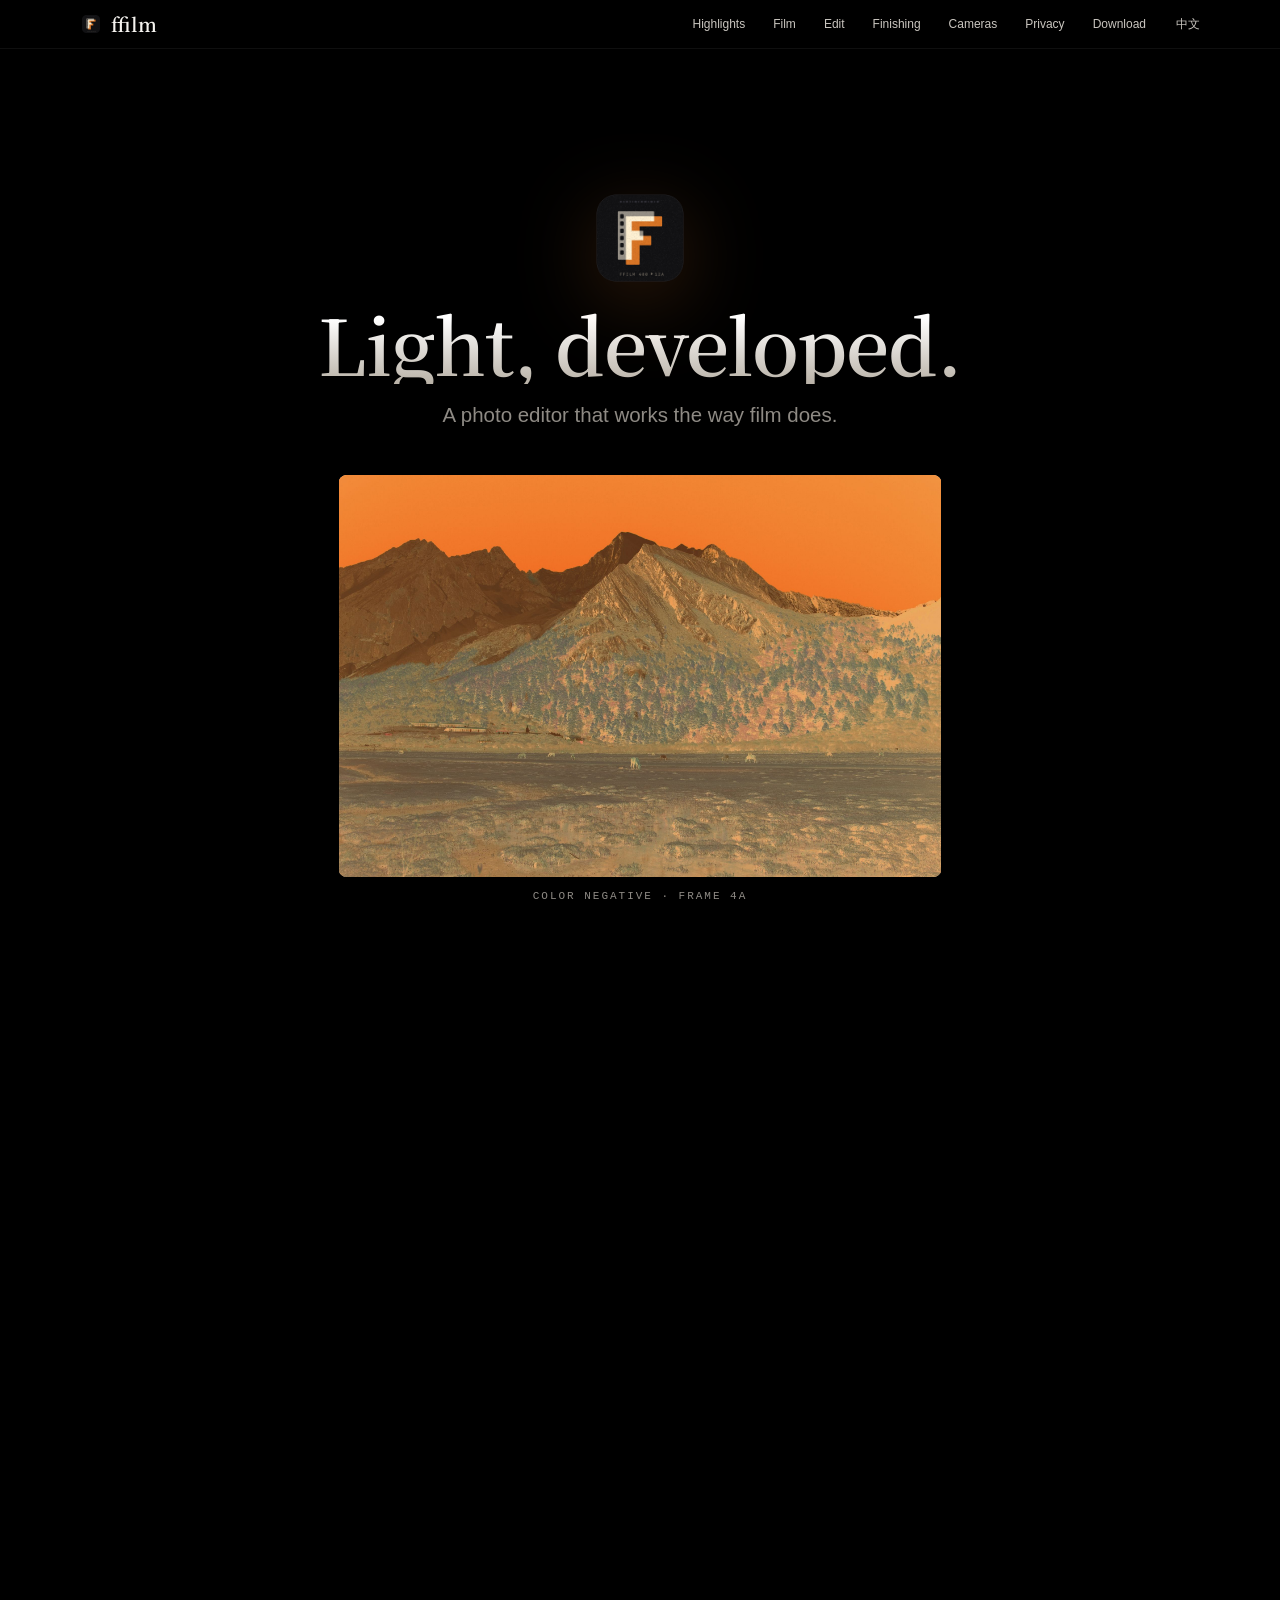
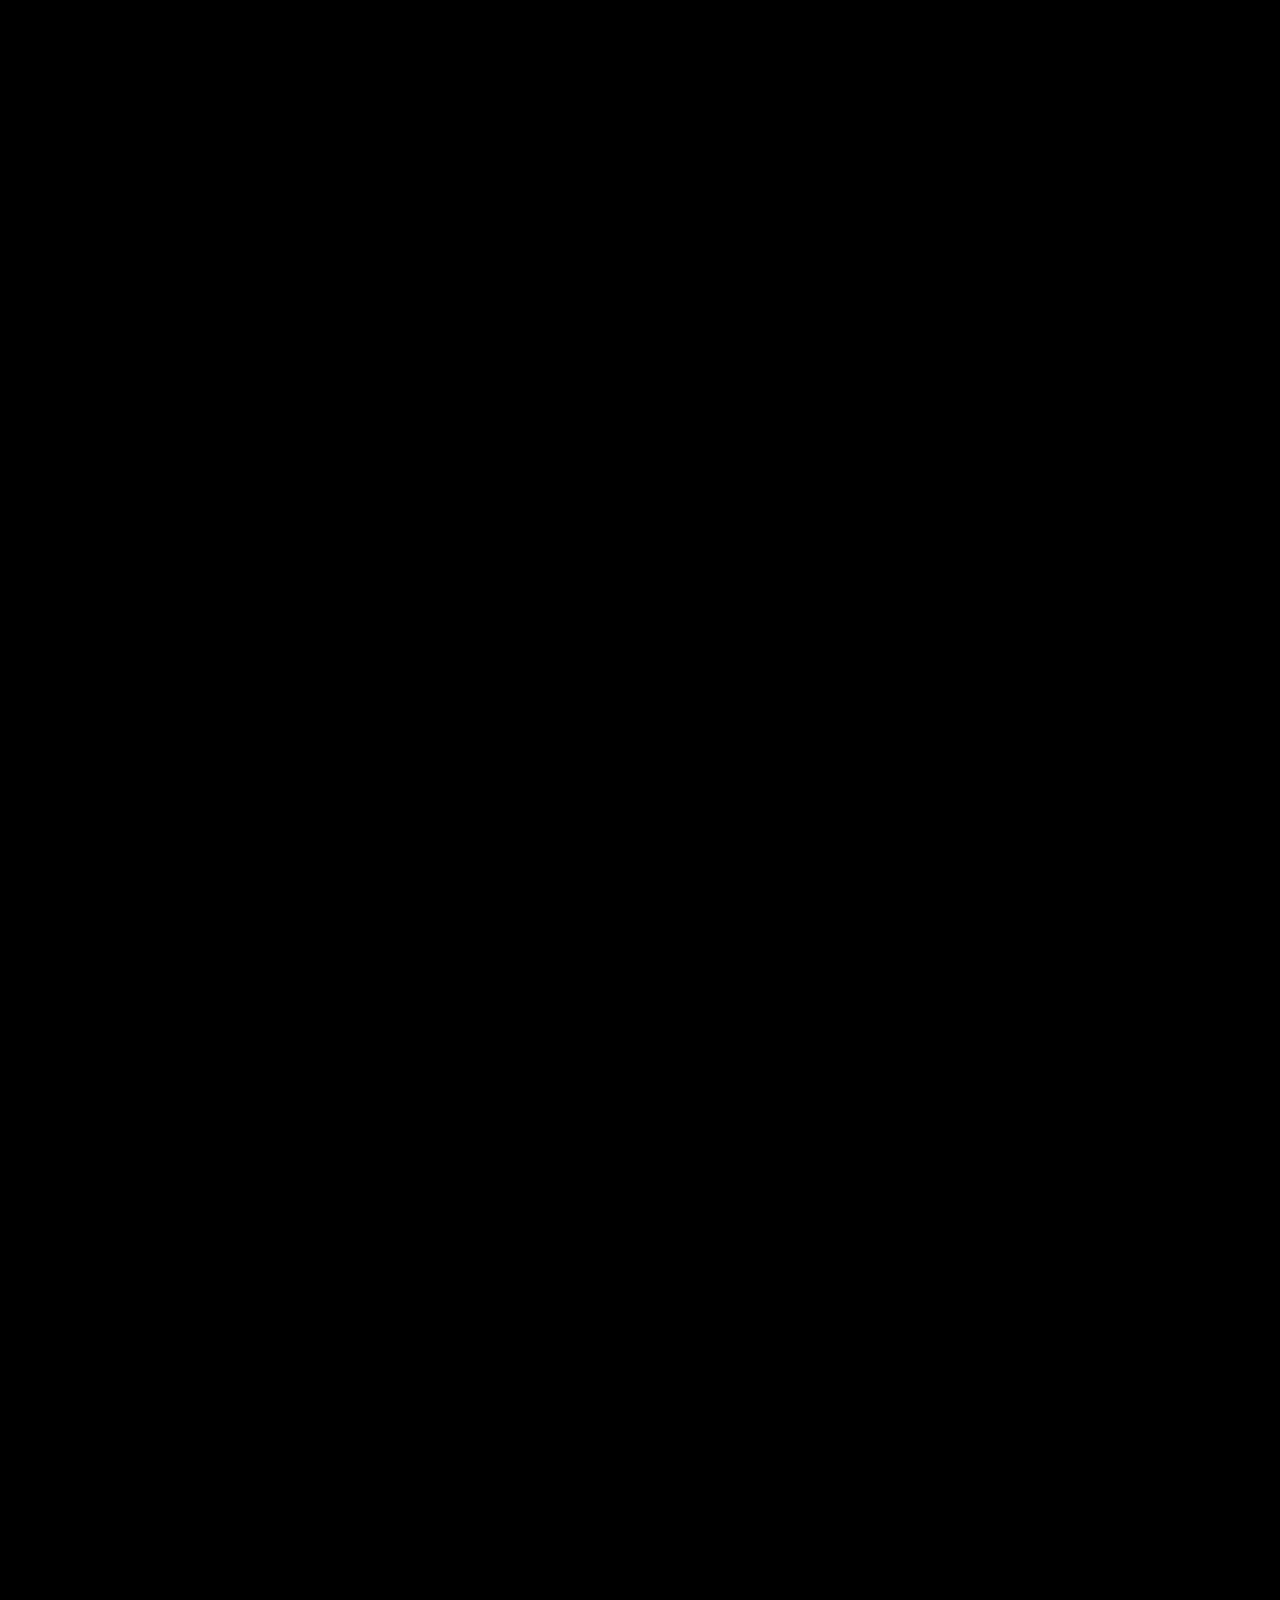
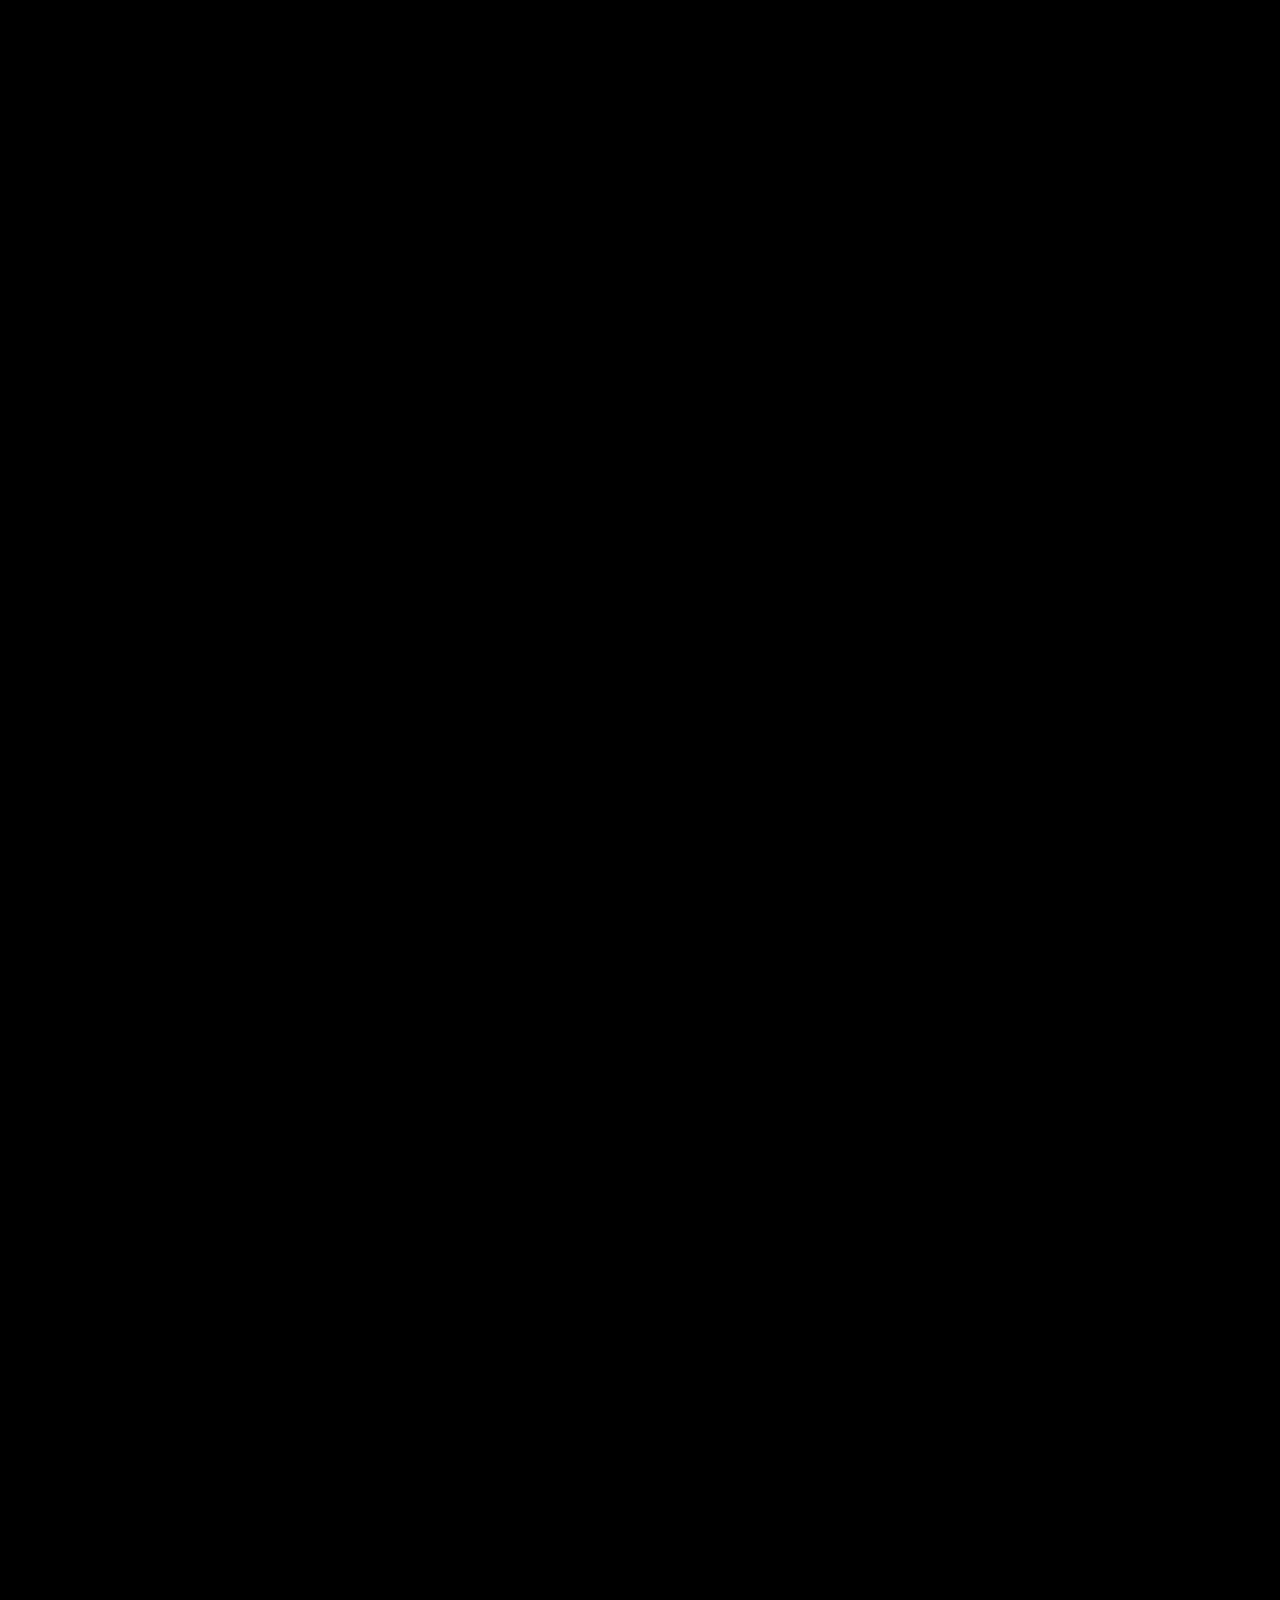
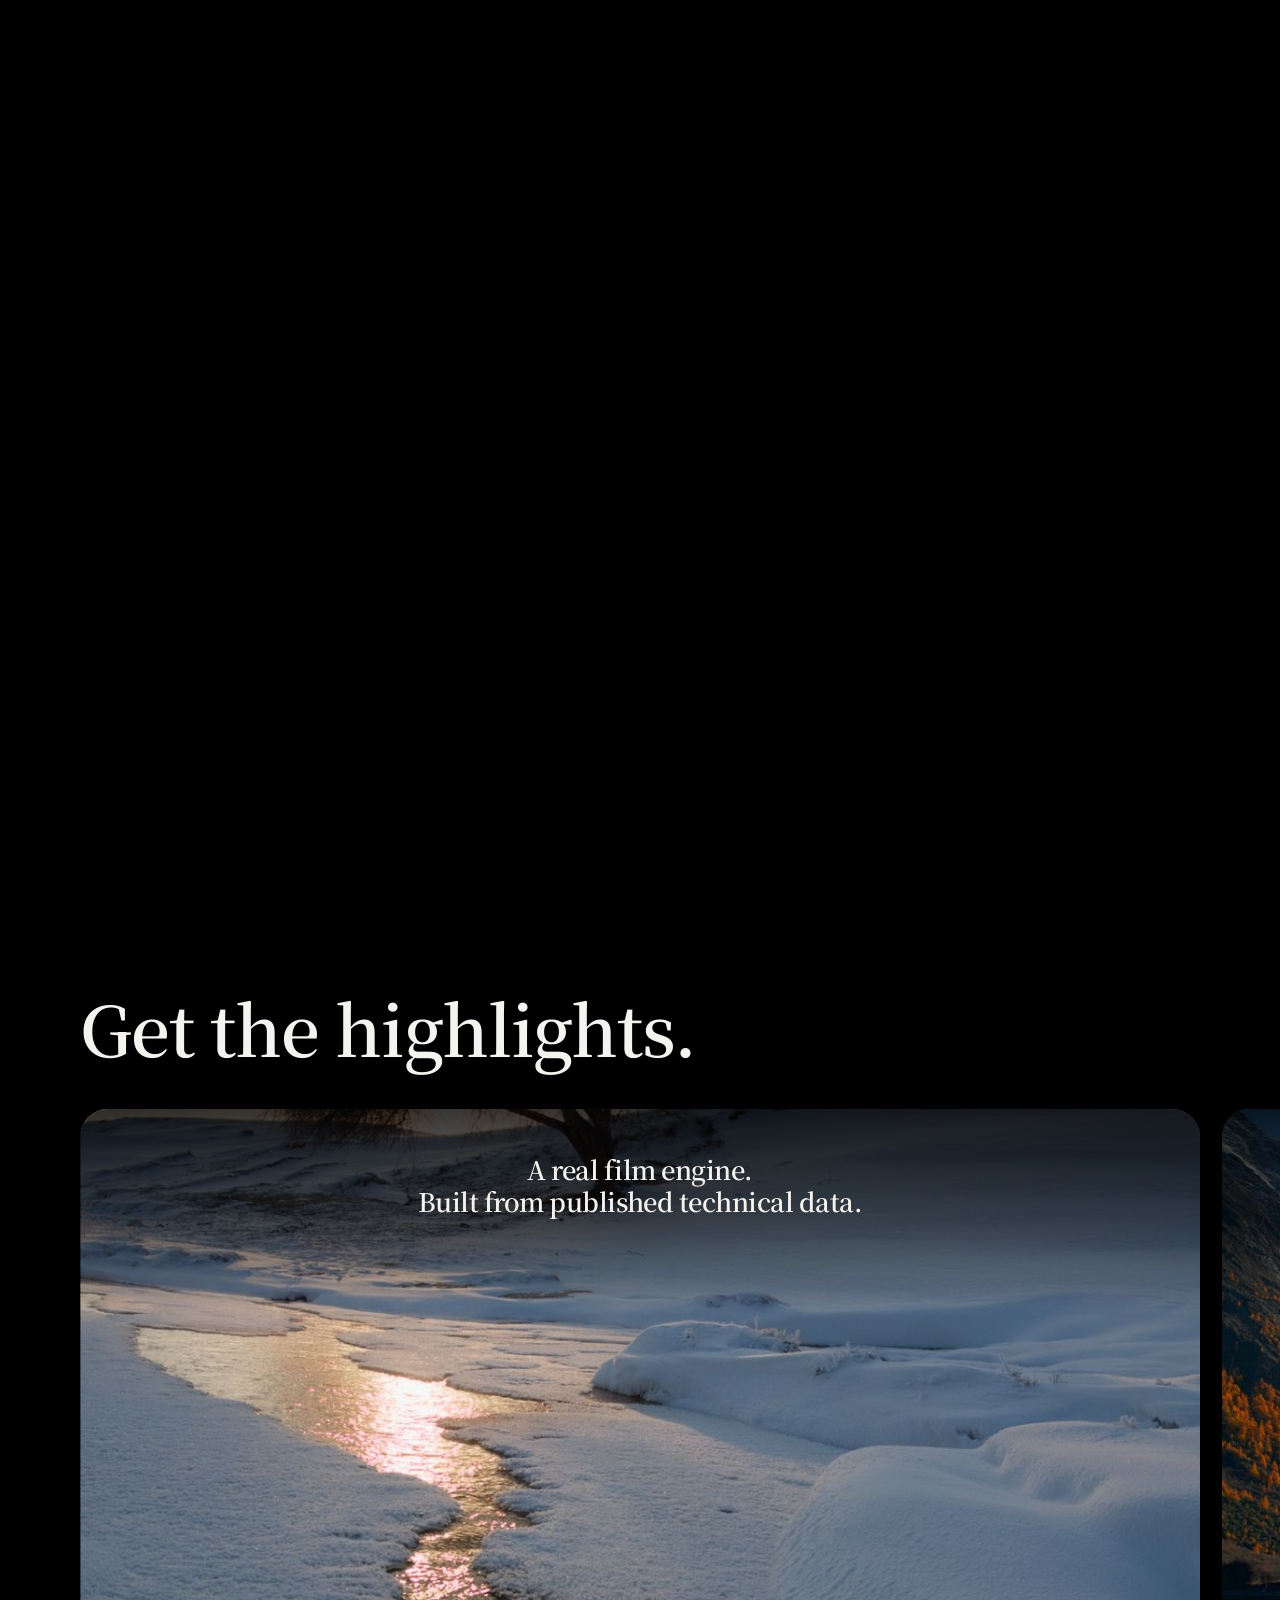
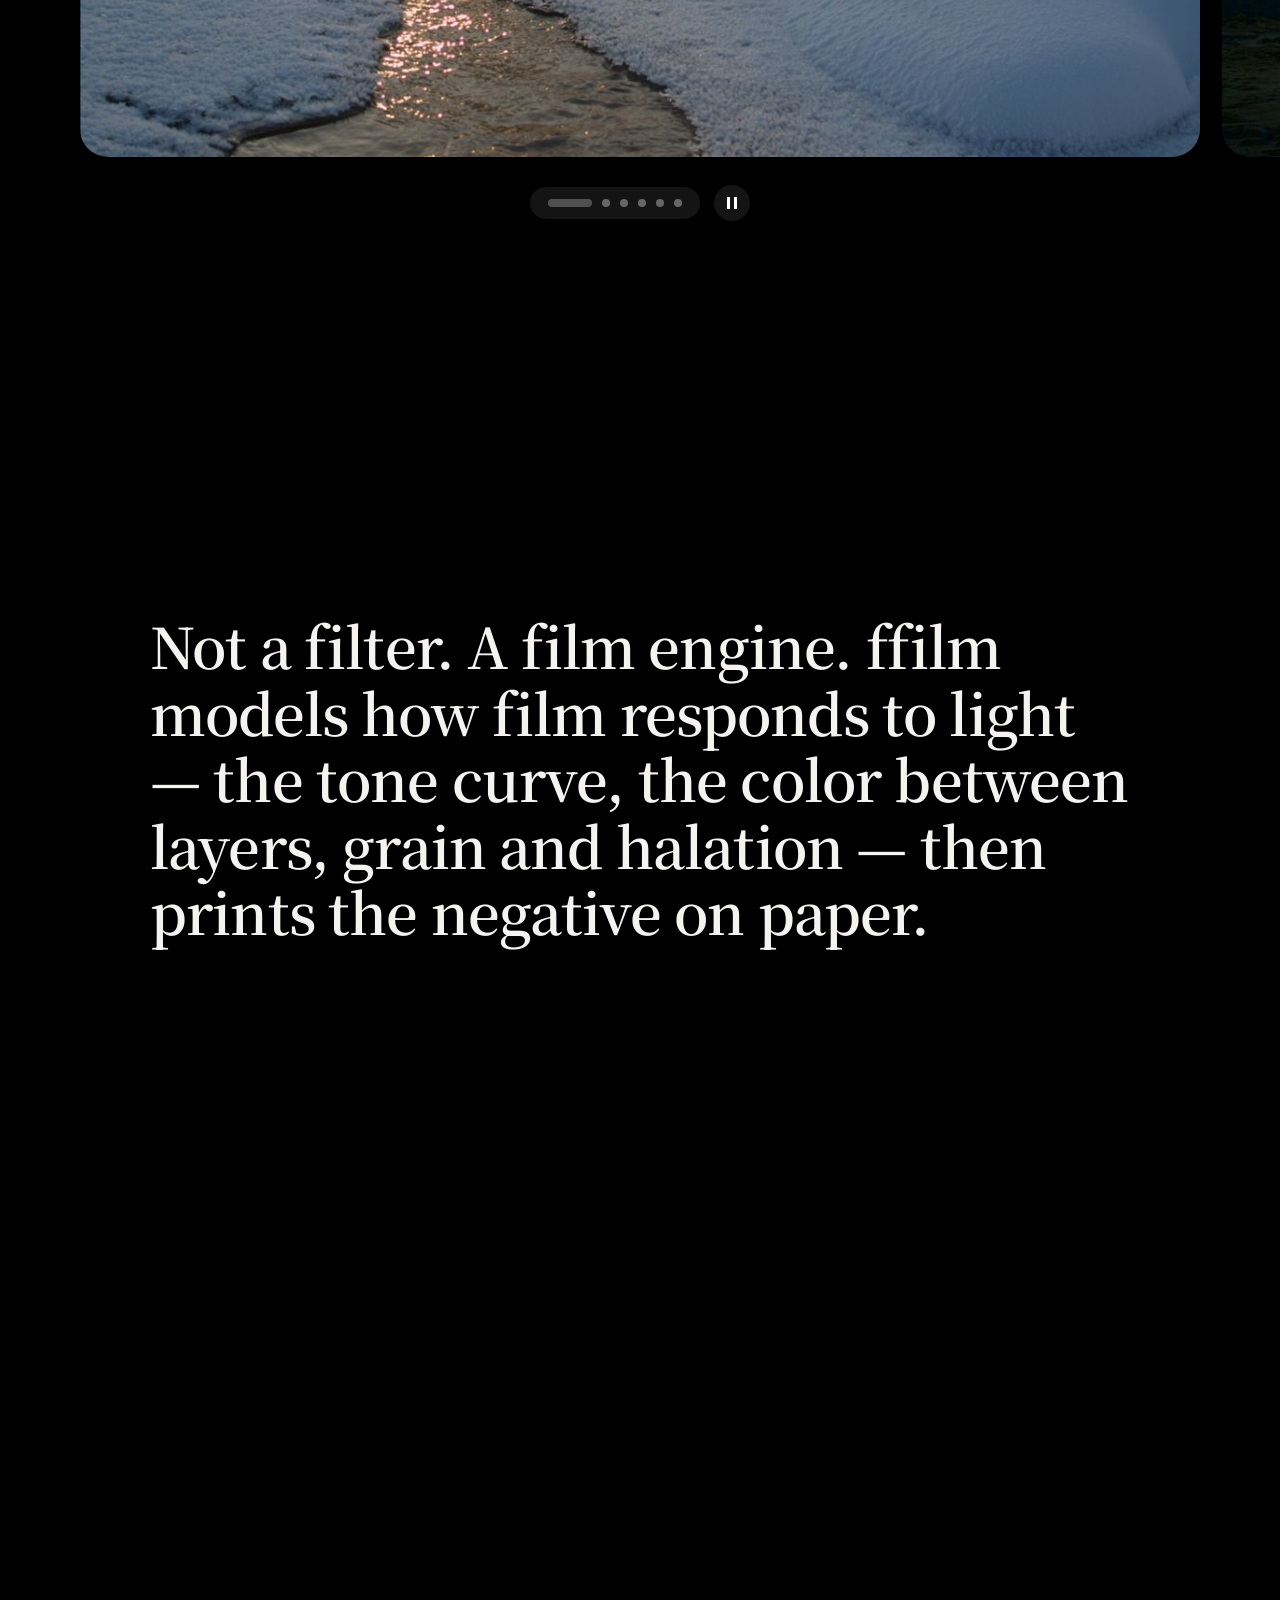
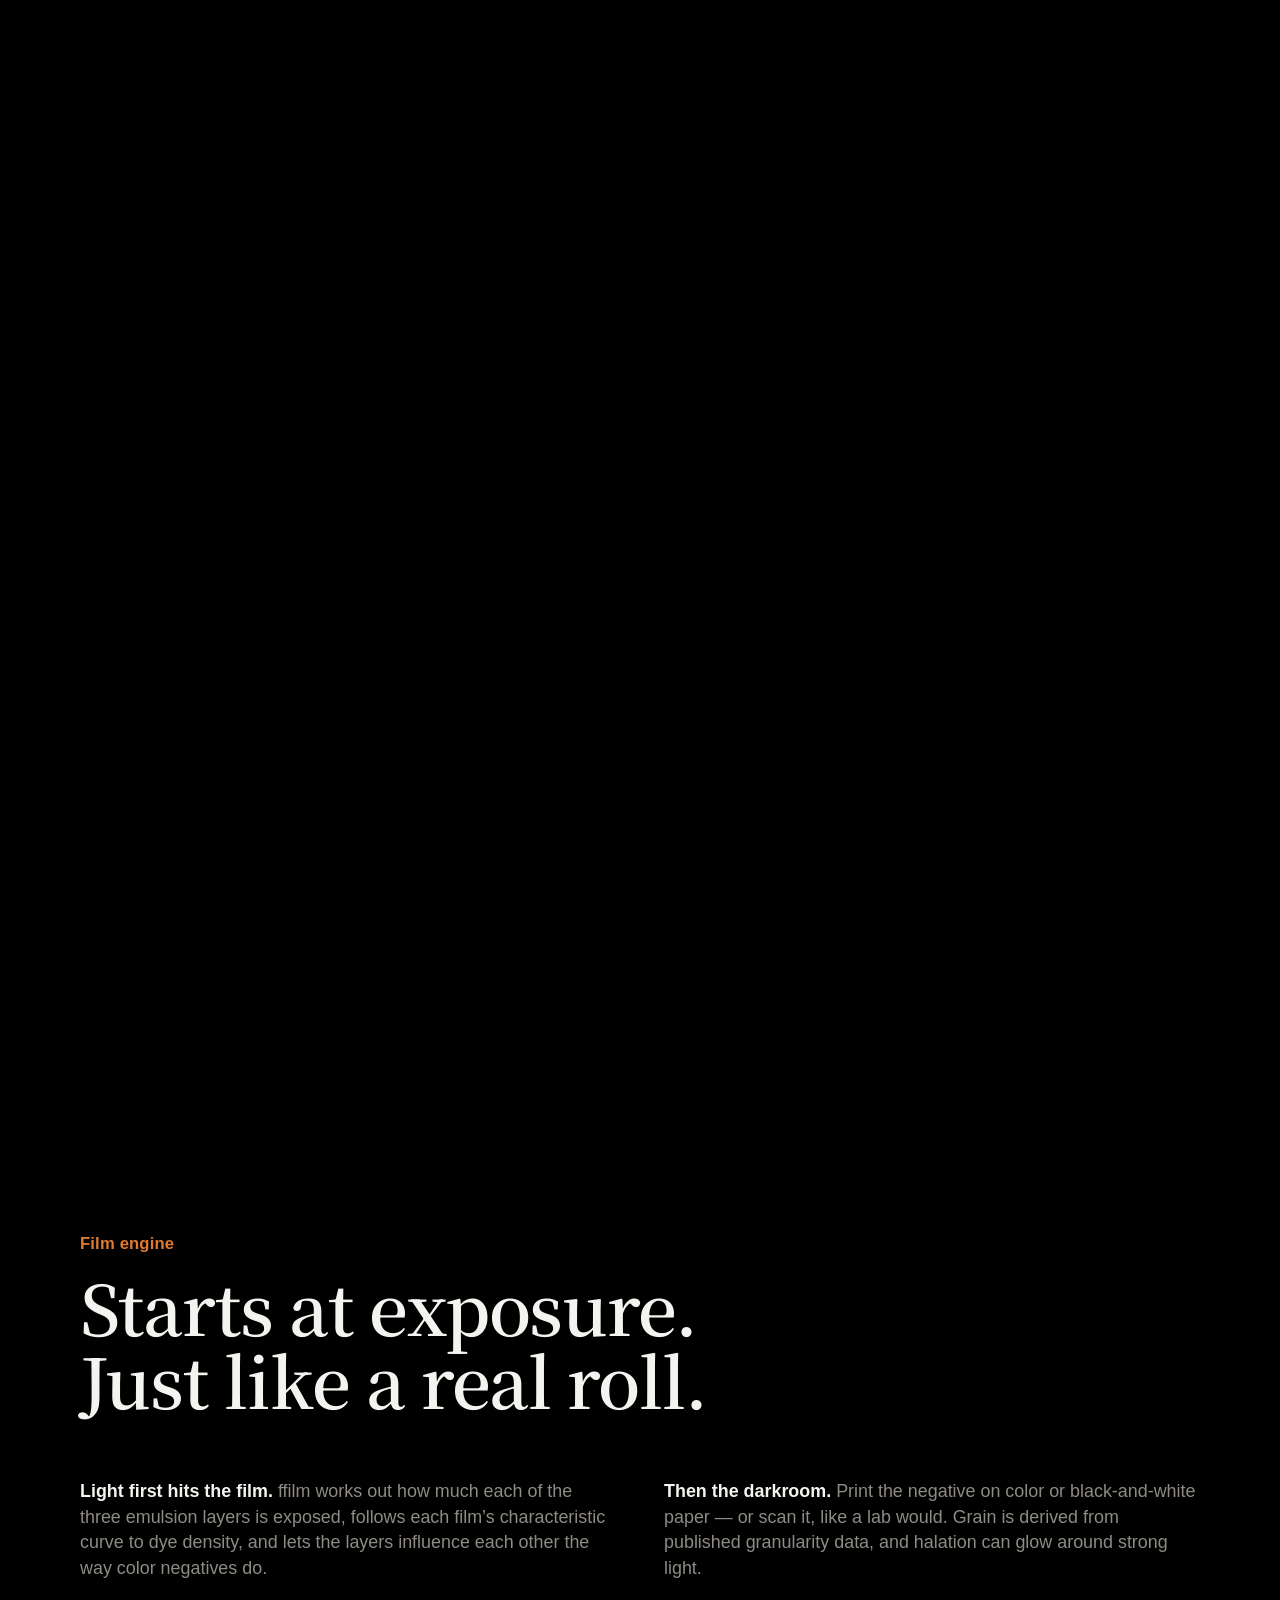
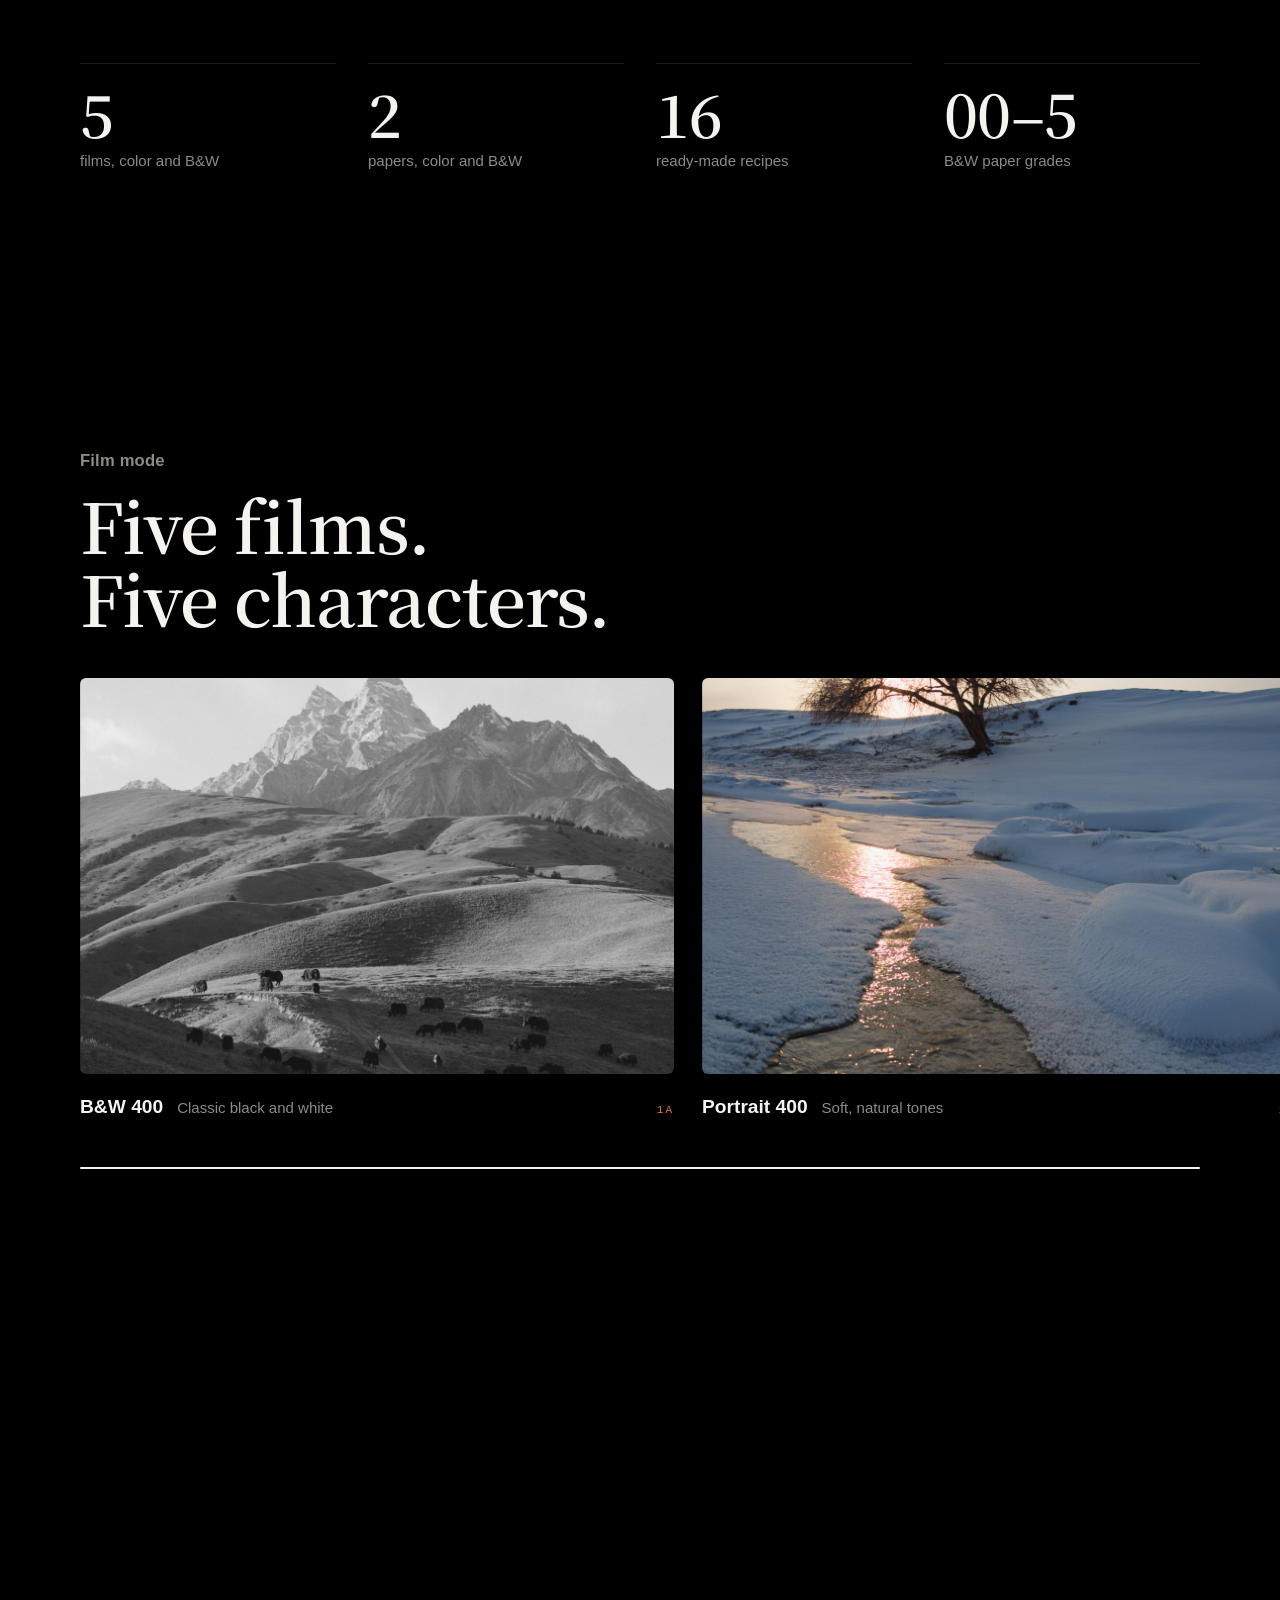
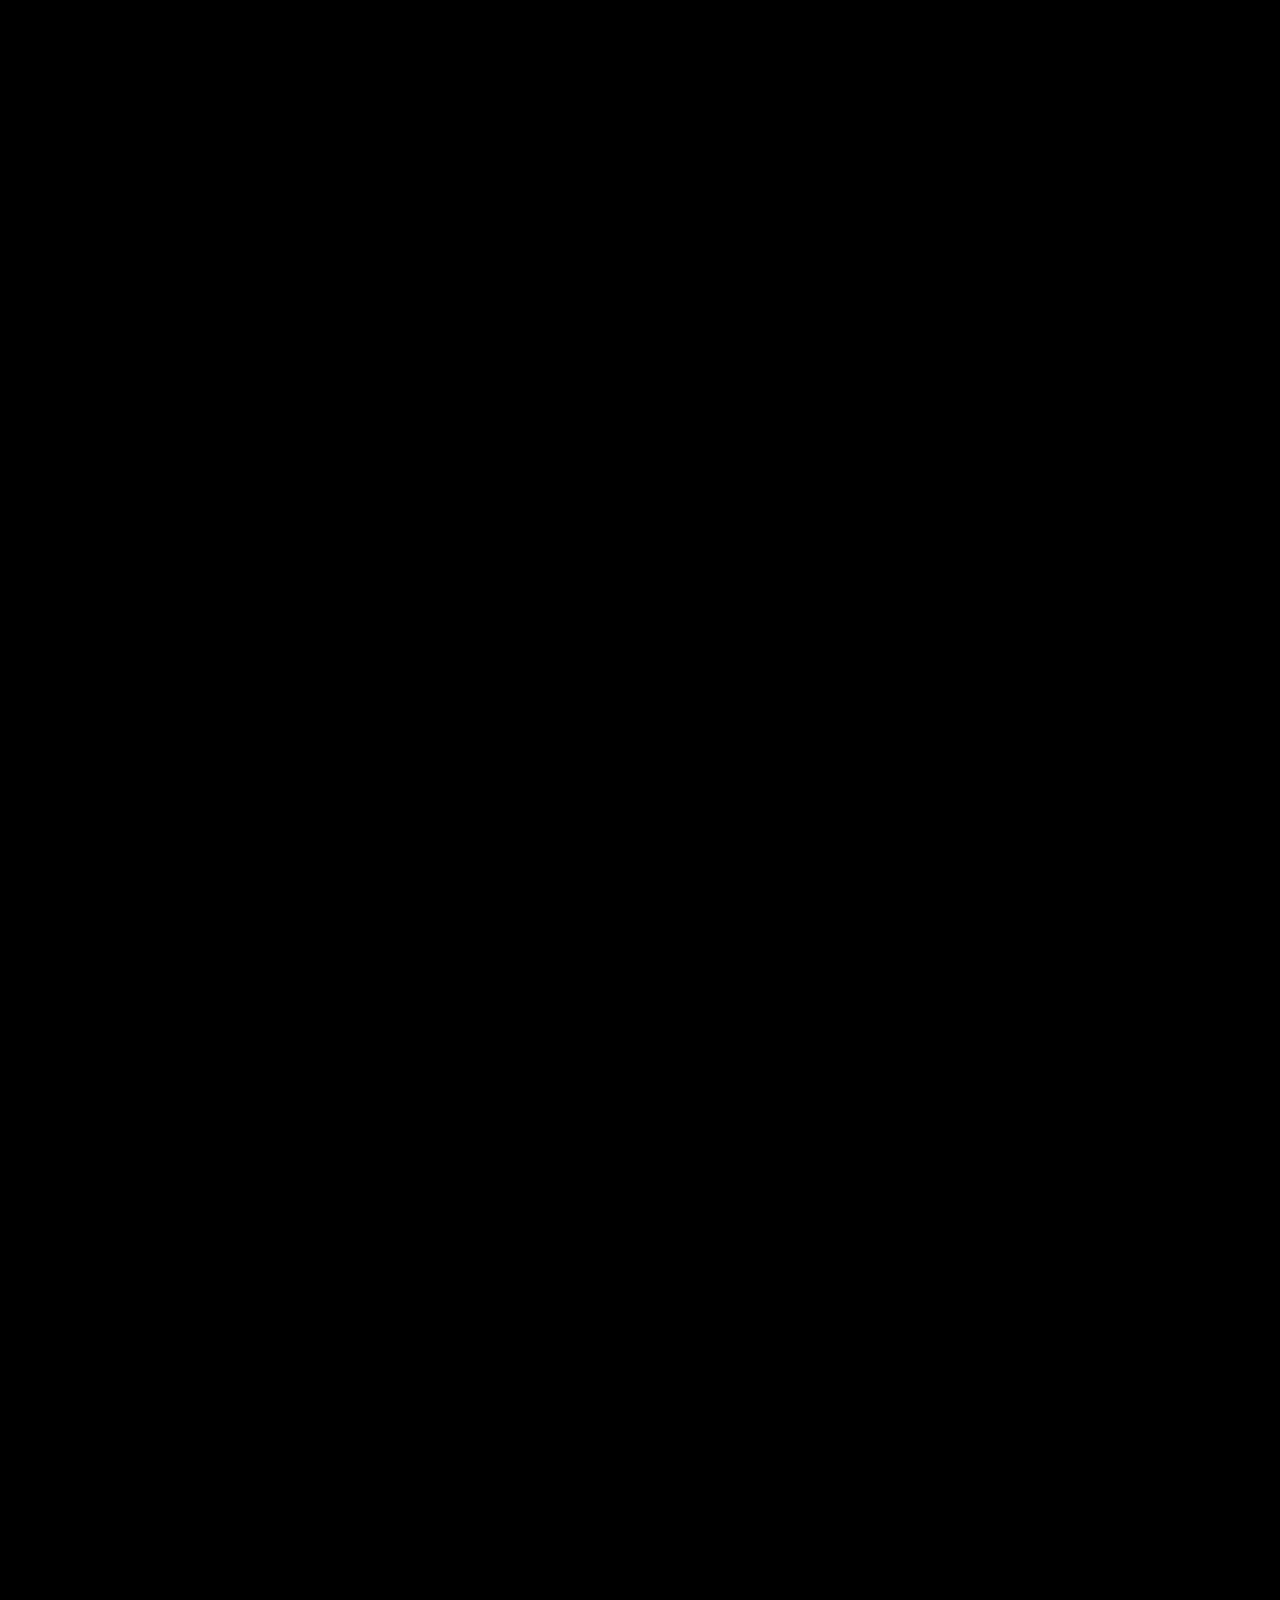
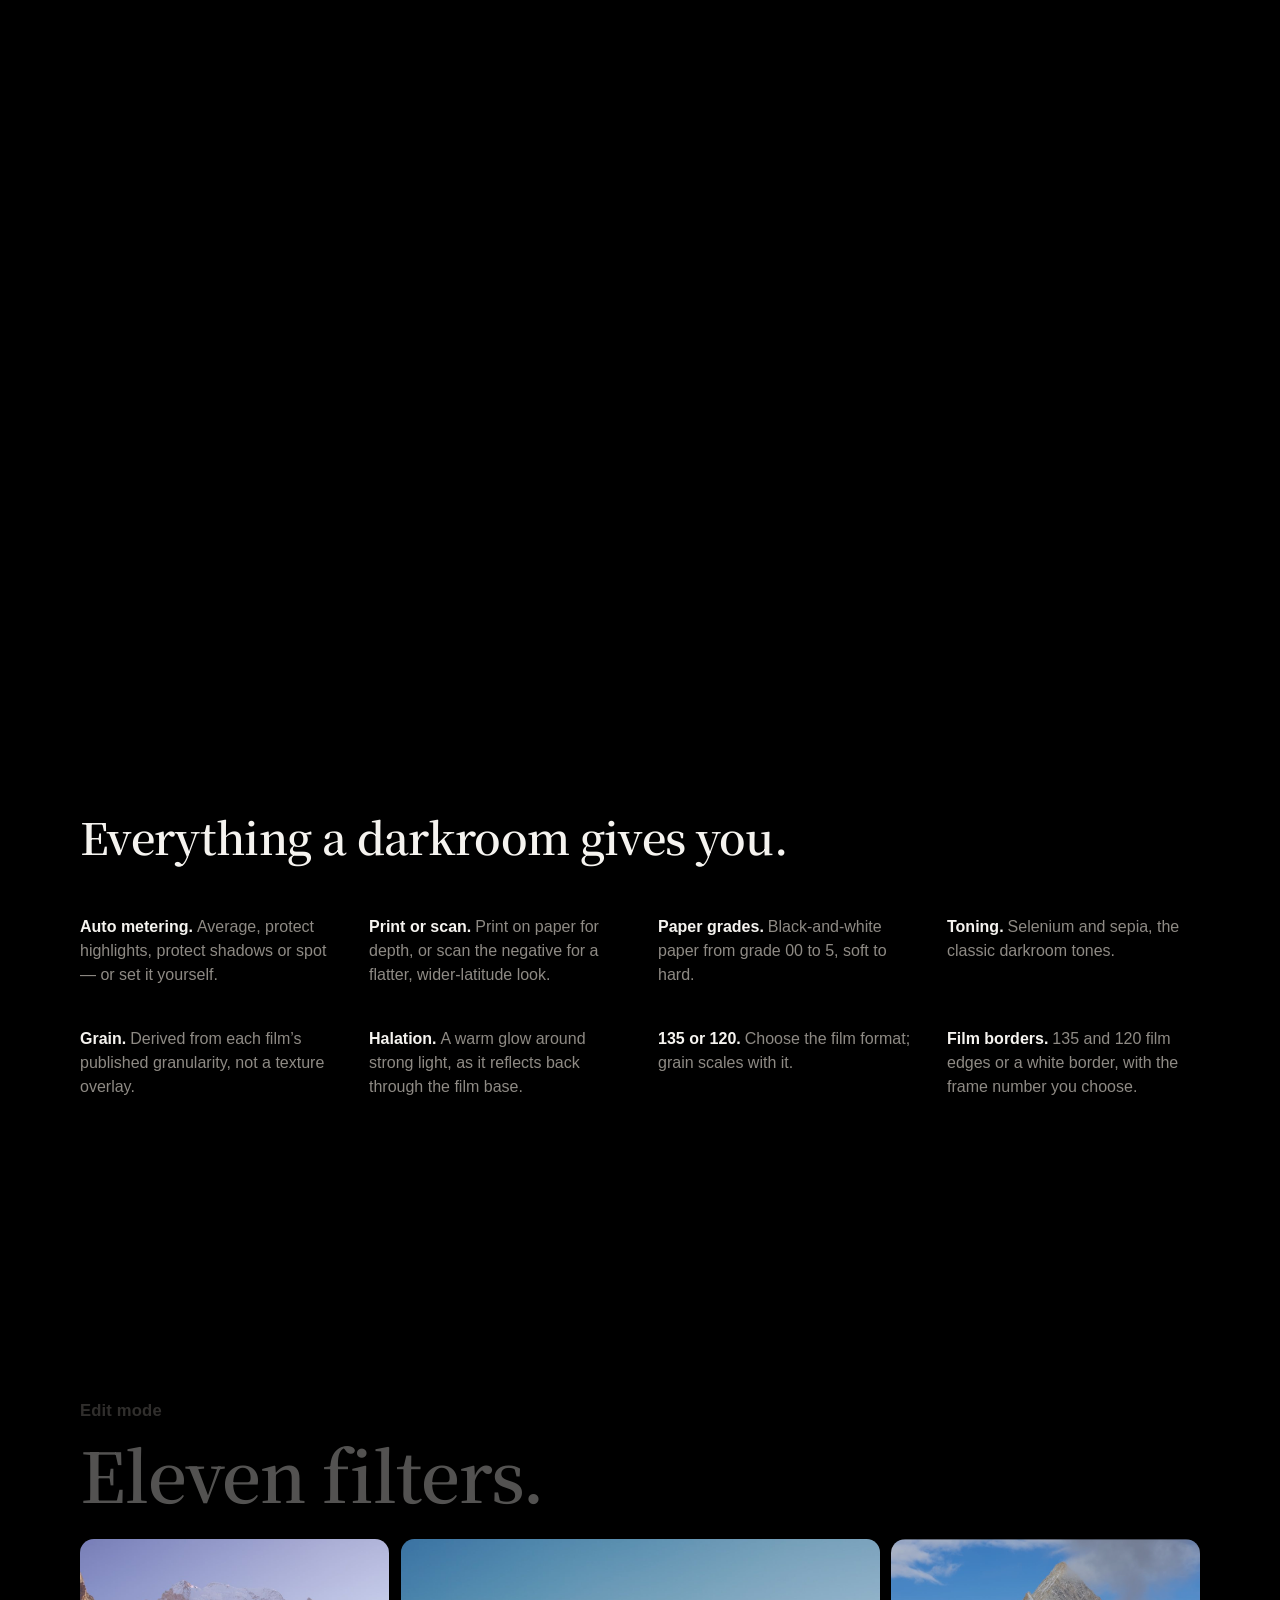
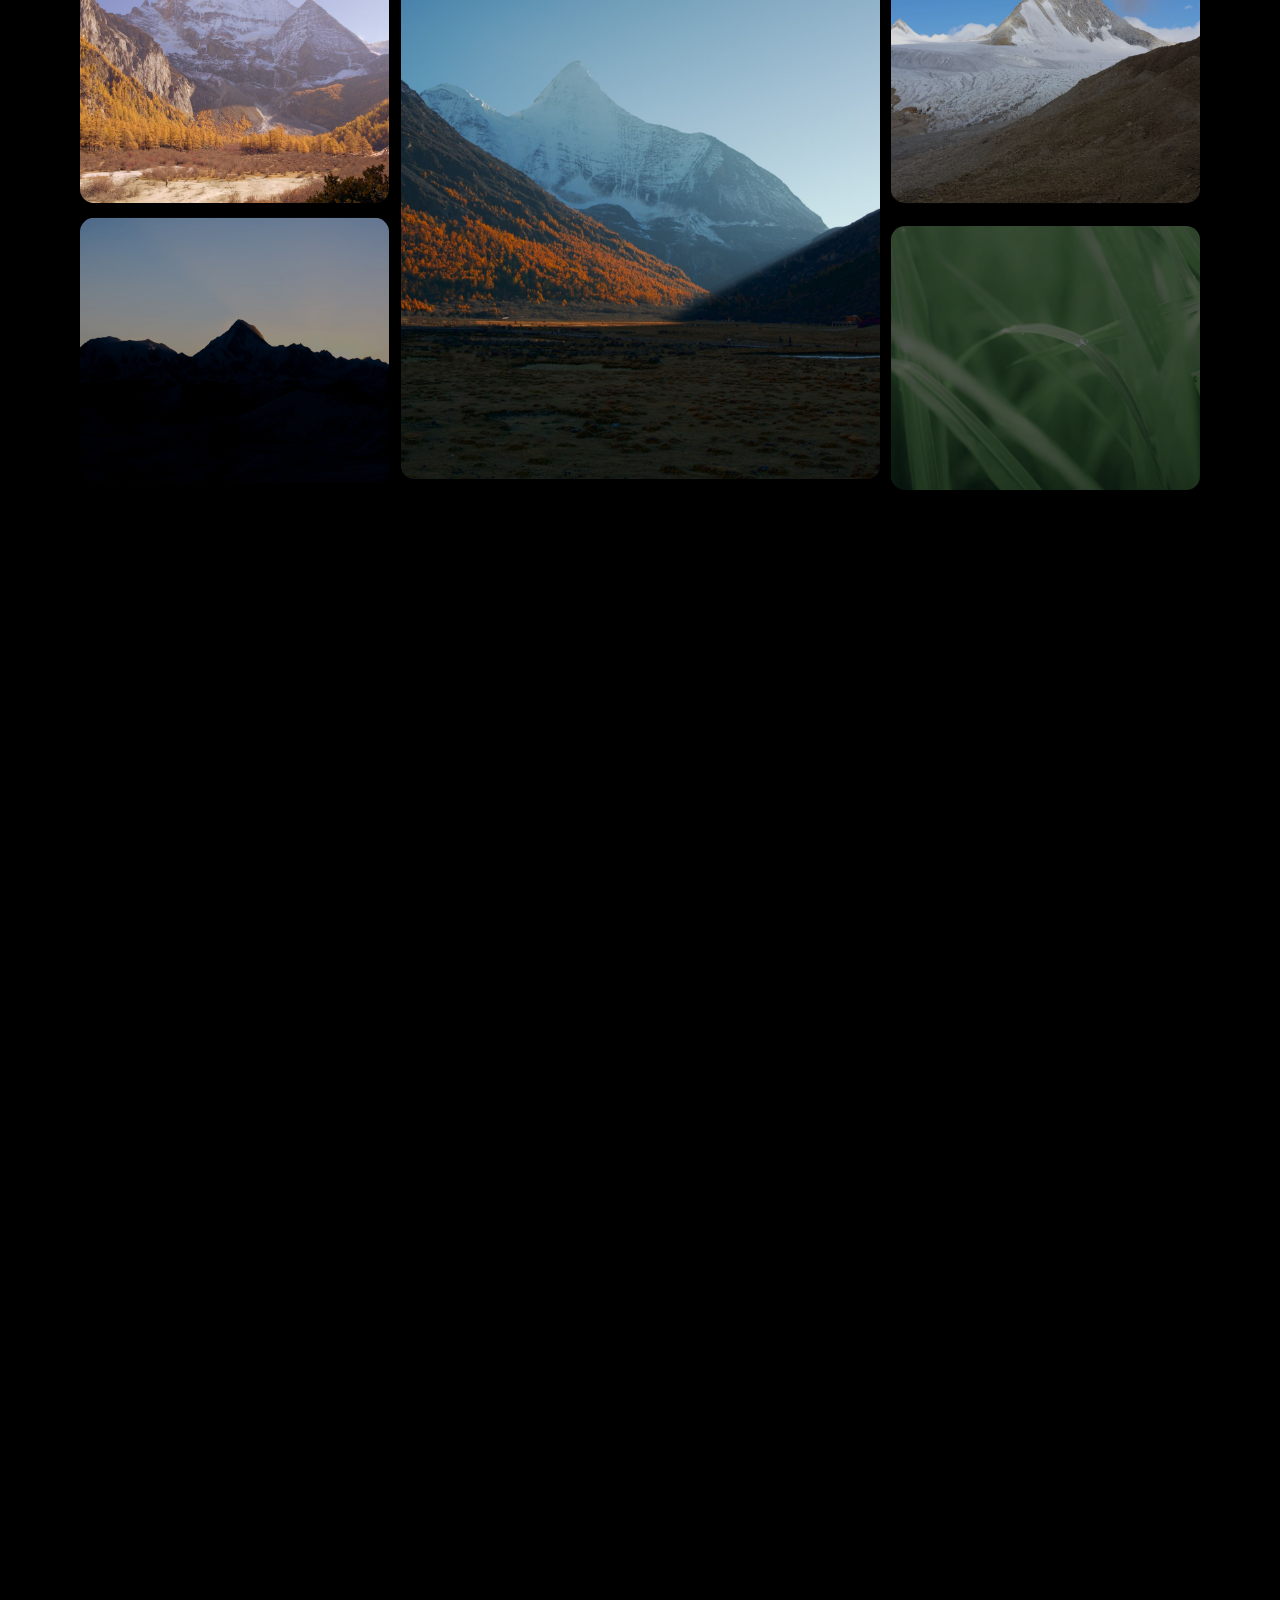
==== commit 71aa0153: "[Claude] 官网：下载区改客户端卡片（自绘平台图标、系统要求、要点、大按钮，Mac 与 iPhone/iPad 各一张）；新增“相机 RAW”一节，12 个品牌用统一字体文字标（不用各家 log" ====
--- a/index.html
+++ b/index.html
@@ -27,6 +27,7 @@
       <a href="#engine"><span lang="en">Film</span><span lang="zh">胶片</span></a>
       <a href="#edit"><span lang="en">Edit</span><span lang="zh">修图</span></a>
       <a href="#finish"><span lang="en">Finishing</span><span lang="zh">收尾</span></a>
+      <a href="#cameras"><span lang="en">Cameras</span><span lang="zh">相机</span></a>
       <a href="#privacy"><span lang="en">Privacy</span><span lang="zh">隐私</span></a>
       <a href="#download"><span lang="en">Download</span><span lang="zh">下载</span></a>
     </nav>
@@ -263,6 +264,32 @@
   </div>
 </section>
 
+<!-- 相机：支持的 RAW（品牌名只作兼容说明，不用各家 logo） -->
+<section class="block" id="cameras">
+  <div class="wrap center reveal">
+    <p class="eyebrow"><span lang="en">Camera RAW</span><span lang="zh">相机 RAW</span></p>
+    <h2 class="h2"><span lang="en">Straight from your camera.</span><span lang="zh">相机原片，直接冲。</span></h2>
+    <p class="lead"><span lang="en"><b>RAW files from the cameras you already use</b> — plus HEIC and JPEG from any device.</span><span lang="zh"><b>你手上相机拍的 RAW，直接打开。</b>任何设备拍的 HEIC、JPEG 也可以。</span></p>
+  </div>
+  <div class="wrap reveal">
+    <ul class="brands">
+      <li>Canon</li>
+      <li>Nikon</li>
+      <li>Sony</li>
+      <li>Fujifilm</li>
+      <li>Hasselblad</li>
+      <li>Leica</li>
+      <li>Panasonic</li>
+      <li>OM System</li>
+      <li>Ricoh</li>
+      <li>Pentax</li>
+      <li>DJI</li>
+      <li class="kc">iPhone ProRAW</li>
+    </ul>
+    <p class="fine"><span lang="en">RAW support follows the camera list of Apple’s macOS and iOS. Brand names belong to their owners and are used only to describe compatibility; ffilm is not affiliated with these companies.</span><span lang="zh">RAW 支持以苹果 macOS、iOS 系统支持的相机列表为准。品牌名称归各自所有者所有，这里只用来说明兼容性，ffilm 与上述公司均无关联。</span></p>
+  </div>
+</section>
+
 <!-- 隐私 + 大数字 -->
 <section class="block" id="privacy">
   <div class="wrap center reveal">
@@ -286,10 +313,30 @@
       <p class="ver"><span lang="en">Version 1.0</span><span lang="zh">1.0 版</span></p>
     </div>
     <h2 class="h2"><span lang="en">Coming soon.</span><span lang="zh">即将推出。</span></h2>
-    <div class="platforms">
-      <div><b>Mac</b><span lang="en">Apple silicon · macOS 26 or later</span><span lang="zh">Apple 芯片 · macOS 26 及以上</span></div>
-      <div><b>iPhone &amp; iPad</b><span lang="en">On the App Store</span><span lang="zh">即将上架 App Store</span></div>
-    </div>
+  </div>
+  <div class="wrap dl-cards reveal">
+    <article class="dl-card">
+      <div class="dl-icon"><svg viewBox="0 0 48 48" fill="none" stroke="currentColor" stroke-width="2.6" stroke-linejoin="round" stroke-linecap="round"><rect x="9" y="10" width="30" height="20" rx="2.5"/><path d="M5 35.5h38l-2.5 3.5h-33z"/></svg></div>
+      <h3 class="dl-title"><span lang="en">ffilm for Mac</span><span lang="zh">macOS 客户端</span></h3>
+      <p class="dl-req"><span lang="en">macOS 26 or later<br>Apple silicon (M1 and later)</span><span lang="zh">适用于 macOS 26 及以上<br>Apple 芯片（M1 及以后）</span></p>
+      <ul>
+        <li><span lang="en">Open the disk image and drag it to Applications — or just double-click to install.</span><span lang="zh">打开安装包，拖进“应用程序”，或者直接双击安装</span></li>
+        <li><span lang="en">Signed and notarized by Apple, so it opens without warnings.</span><span lang="zh">苹果签名与公证，打开不弹安全警告</span></li>
+        <li><span lang="en">Photos, edits and your Light Table stay on this Mac.</span><span lang="zh">照片、调整和观片台都只存在本机</span></li>
+      </ul>
+      <span class="dl-btn" aria-disabled="true"><span lang="en">Coming soon</span><span lang="zh">即将推出</span></span>
+    </article>
+    <article class="dl-card">
+      <div class="dl-icon"><svg viewBox="0 0 48 48" fill="none" stroke="currentColor" stroke-width="2.6" stroke-linejoin="round" stroke-linecap="round"><rect x="6" y="9" width="24" height="31" rx="3"/><rect x="27" y="17" width="15" height="25" rx="3.2" fill="#d46a24"/><path d="M33 38h3"/></svg></div>
+      <h3 class="dl-title"><span lang="en">ffilm for iPhone &amp; iPad</span><span lang="zh">iPhone 与 iPad 客户端</span></h3>
+      <p class="dl-req"><span lang="en">iOS 26 / iPadOS 26 or later<br>iPhone and iPad, one app</span><span lang="zh">适用于 iOS 26 / iPadOS 26 及以上<br>iPhone 与 iPad 通用</span></p>
+      <ul>
+        <li><span lang="en">The same film engine as on Mac, with a layout made for touch.</span><span lang="zh">和 Mac 版同一套胶片引擎，界面为触屏重新设计</span></li>
+        <li><span lang="en">Exporting asks only for “Add to Photos” — your library stays private.</span><span lang="zh">导出只申请“添加到相册”，读不到你的相册</span></li>
+        <li><span lang="en">Seven languages, one universal app for iPhone and iPad.</span><span lang="zh">7 种界面语言，iPhone 与 iPad 通用</span></li>
+      </ul>
+      <span class="dl-btn" aria-disabled="true"><span lang="en">Coming soon to the App Store</span><span lang="zh">即将上架 App Store</span></span>
+    </article>
   </div>
 </section>
 </main>
--- a/style.css
+++ b/style.css
@@ -199,6 +199,33 @@
 .card figcaption b, .card .cap b { color: var(--text); font-weight: 600; }
 .card.wide { margin: 5vh auto 0; }
 
+/* 下载卡片（11-20）：平台图标 + 标题 + 系统要求 + 要点 + 大按钮 */
+.dl-cards { display: grid; grid-template-columns: 1fr 1fr; gap: 24px; margin-top: 7vh; }
+.dl-card { position: relative; border-radius: 30px; padding: 52px 48px 44px; text-align: center; overflow: hidden;
+  background: radial-gradient(120% 70% at 50% 0%, rgba(224,122,44,.13) 0%, rgba(224,122,44,0) 60%), linear-gradient(180deg, #17161a 0%, #0f0e10 100%);
+  box-shadow: inset 0 0 0 1px rgba(255,255,255,.09), 0 40px 90px -40px rgba(0,0,0,.9); }
+.dl-icon { width: 96px; height: 96px; margin: 0 auto 26px; border-radius: 26px; display: grid; place-items: center; color: #fff;
+  background: linear-gradient(160deg, #f0954a 0%, #d46a24 55%, #b9561a 100%);
+  box-shadow: 0 0 0 1px rgba(255,255,255,.18) inset, 0 18px 50px -8px rgba(224,122,44,.55), 0 0 90px rgba(224,122,44,.25); }
+.dl-icon svg { width: 54px; height: 54px; }
+.dl-title { margin: 0; font-family: var(--serif); font-weight: 600; font-size: clamp(26px, 2.4vw, 34px); }
+html[data-lang="zh"] .dl-title { letter-spacing: .02em; }
+.dl-req { margin: 14px 0 0; color: var(--text); opacity: .82; font-size: 17px; font-weight: 500; }
+.dl-card ul { list-style: none; padding: 0; margin: 34px auto 38px; text-align: left; display: grid; gap: 16px; max-width: 30em; }
+.dl-card li { position: relative; padding-left: 22px; color: var(--text-2); font-size: 16px; line-height: 1.5; font-weight: 500; }
+.dl-card li::before { content: ""; position: absolute; left: 2px; top: .62em; width: 8px; height: 8px; border-radius: 50%; background: var(--accent); box-shadow: 0 0 10px rgba(224,122,44,.7); }
+.dl-btn { display: inline-flex; align-items: center; justify-content: center; min-width: 240px; padding: 18px 34px; border-radius: 999px; font-size: 18px; font-weight: 600; text-decoration: none;
+  color: #fff; background: linear-gradient(180deg, #ef8f45, #d46a24); box-shadow: 0 14px 40px -10px rgba(224,122,44,.6); }
+.dl-btn[aria-disabled="true"] { background: rgba(255,255,255,.08); color: var(--text-2); box-shadow: inset 0 0 0 1px rgba(255,255,255,.1); }
+
+/* 相机品牌：统一字体的文字标，不用各家 logo */
+.brands { list-style: none; padding: 0; margin: 7vh 0 0; display: grid; grid-template-columns: repeat(6, 1fr); border-top: 1px solid var(--line); border-left: 1px solid var(--line); }
+.brands li { display: grid; place-items: center; height: 104px; border-right: 1px solid var(--line); border-bottom: 1px solid var(--line);
+  font: 700 19px/1 var(--sans); letter-spacing: .1em; text-transform: uppercase; color: #a7a19a; transition: color .3s, background .3s; }
+.brands li:hover { color: #fff; background: rgba(255,255,255,.03); }
+.brands li.kc { text-transform: none; letter-spacing: .02em; }
+.fine { margin: 22px 0 0; color: var(--text-3); font-size: 12px; line-height: 1.6; max-width: 60em; }
+
 /* 页脚 */
 footer { border-top: 1px solid var(--line); padding: 28px 0 44px; color: var(--text-3); font-size: 12px; }
 footer .wrap { display: flex; flex-wrap: wrap; gap: 12px 28px; align-items: center; }
@@ -238,6 +265,8 @@
 
 /* 窄屏 */
 @media (max-width: 900px) {
+  .brands { grid-template-columns: repeat(3, 1fr); }
+  .dl-cards { grid-template-columns: 1fr; }
   .cols, .cards2 { grid-template-columns: 1fr; }
   .stats, .grid-feats, .tabs { grid-template-columns: 1fr 1fr; }
   .hl-card { height: min(64vh, 560px); }
@@ -249,6 +278,10 @@
   .facts div { padding: 16px 0; }
 }
 @media (max-width: 640px) {
+  .dl-card { padding: 40px 24px 34px; border-radius: 24px; }
+  .dl-btn { min-width: 0; width: 100%; }
+  .brands { grid-template-columns: 1fr 1fr; }
+  .brands li { height: 76px; font-size: 15px; }
   .grid-feats { grid-template-columns: 1fr; gap: 22px; }
   .hl-cap { padding: 30px 22px 70px; }
   .hl-card { border-radius: 20px; }
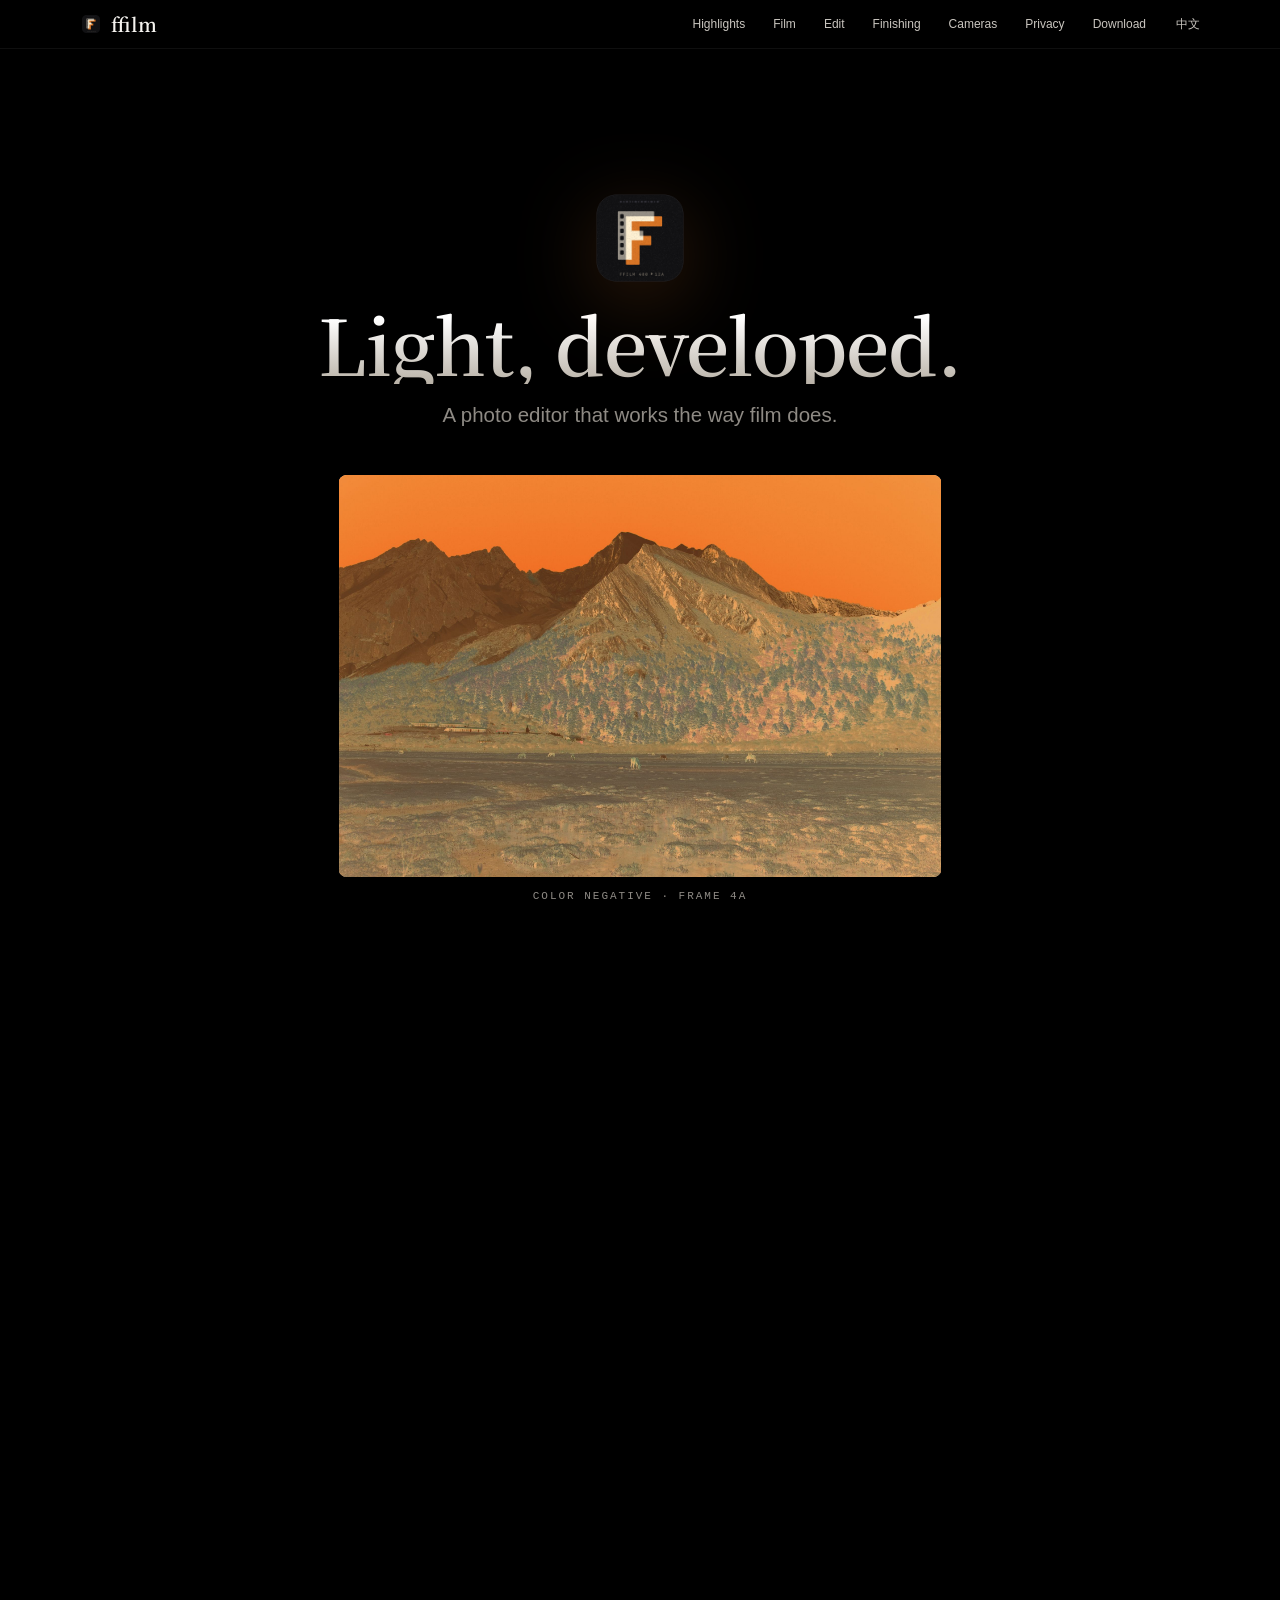
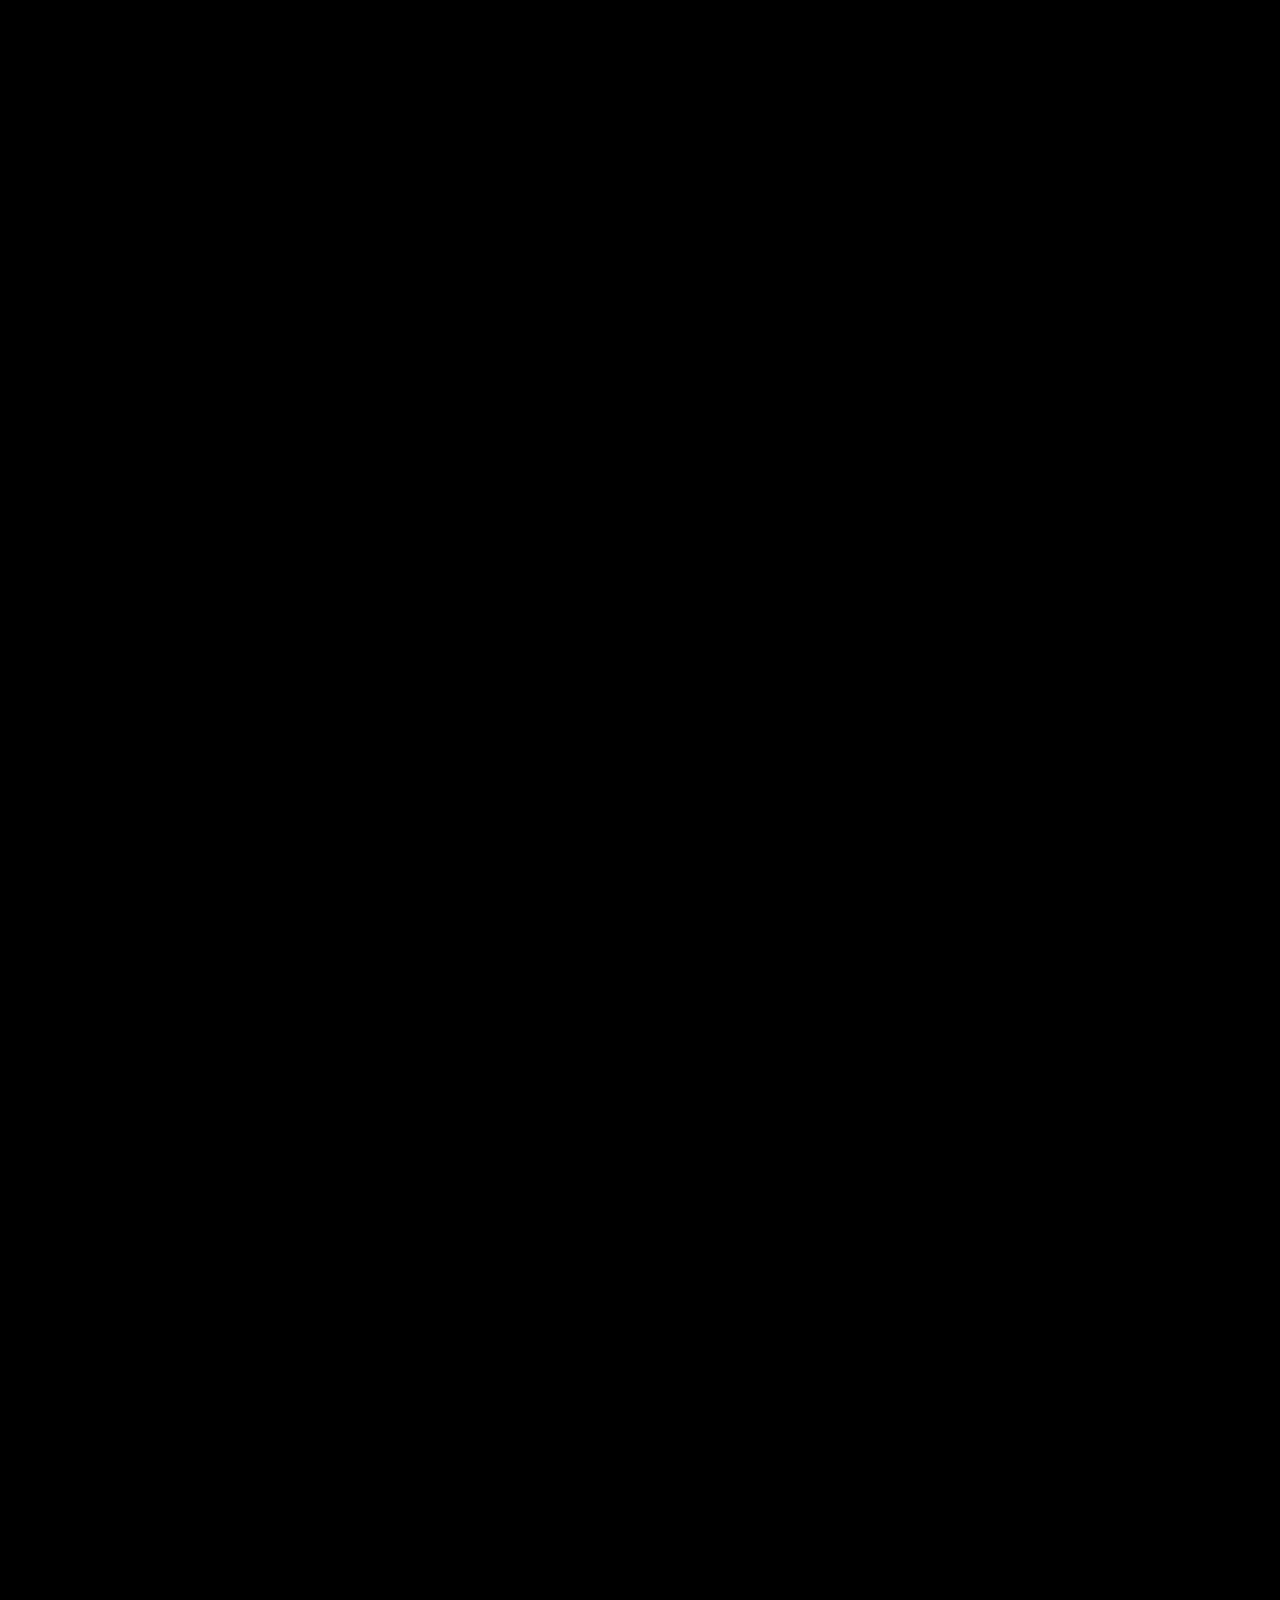
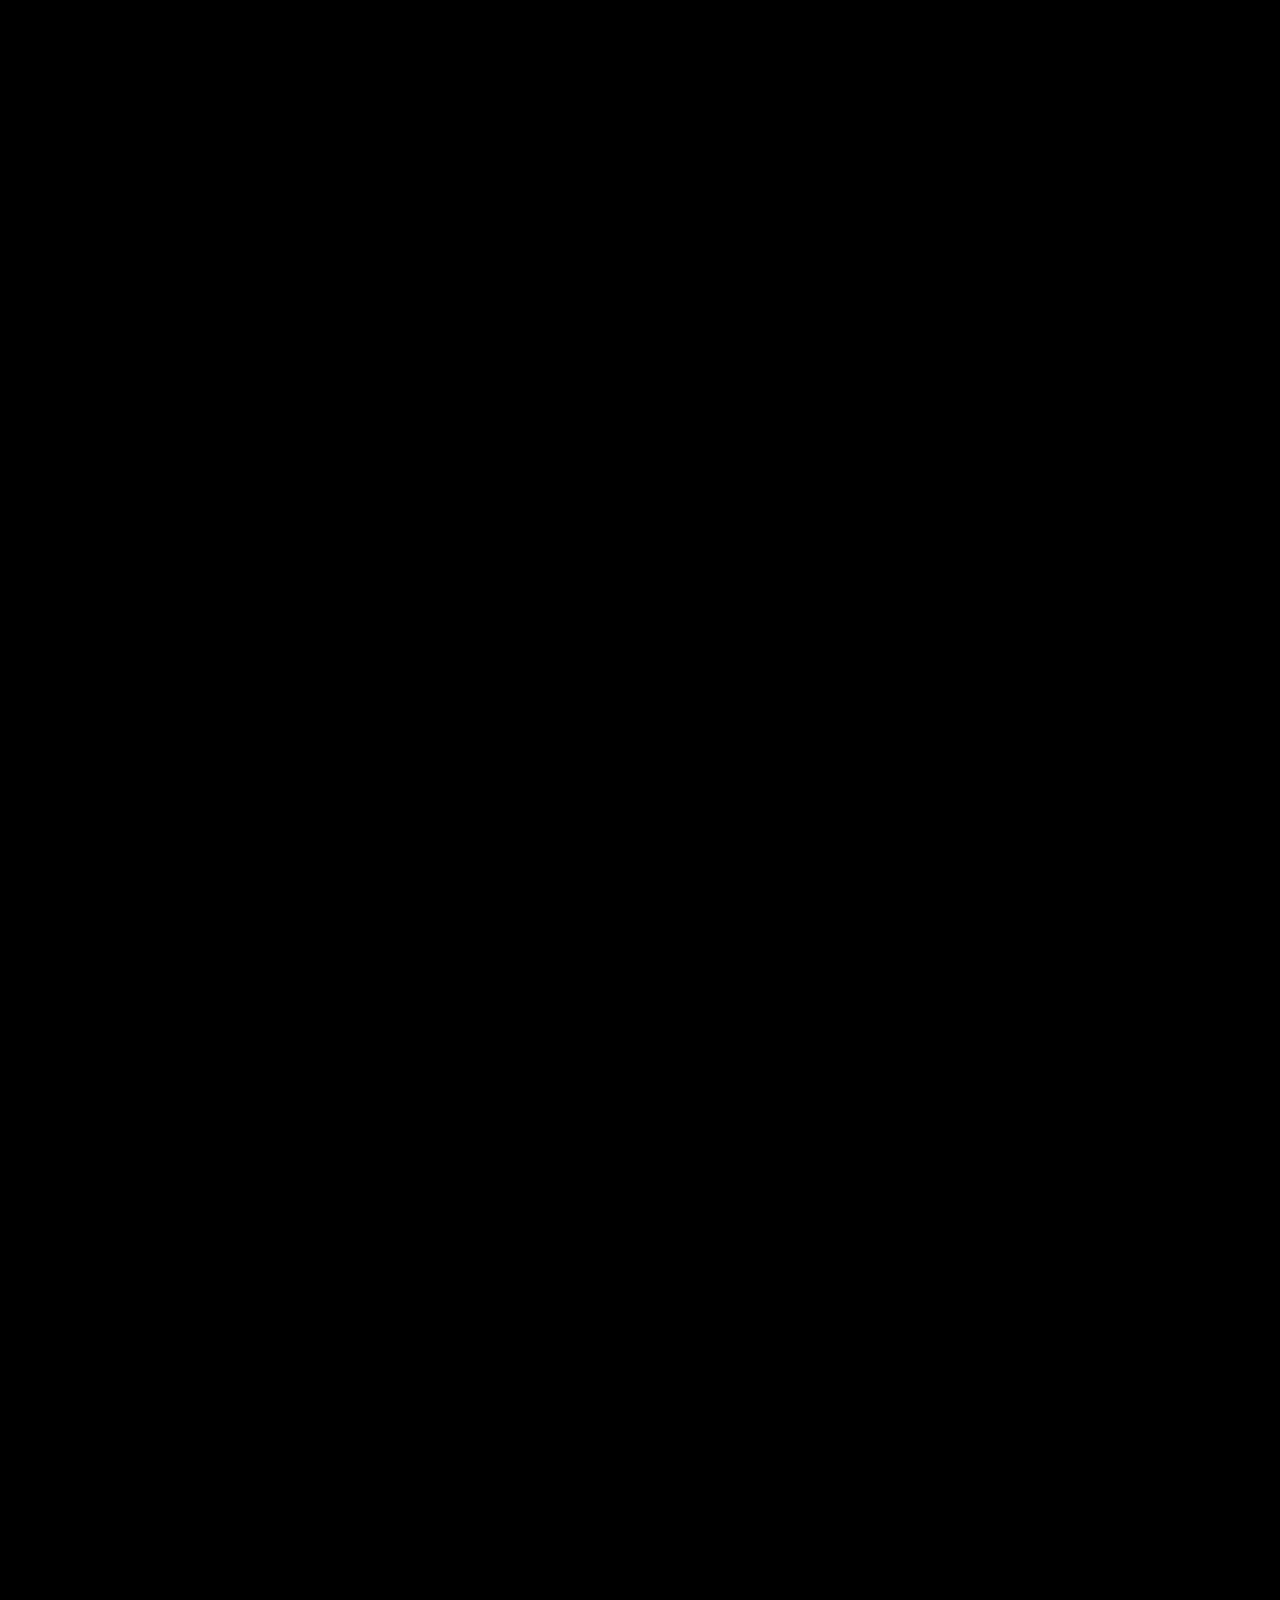
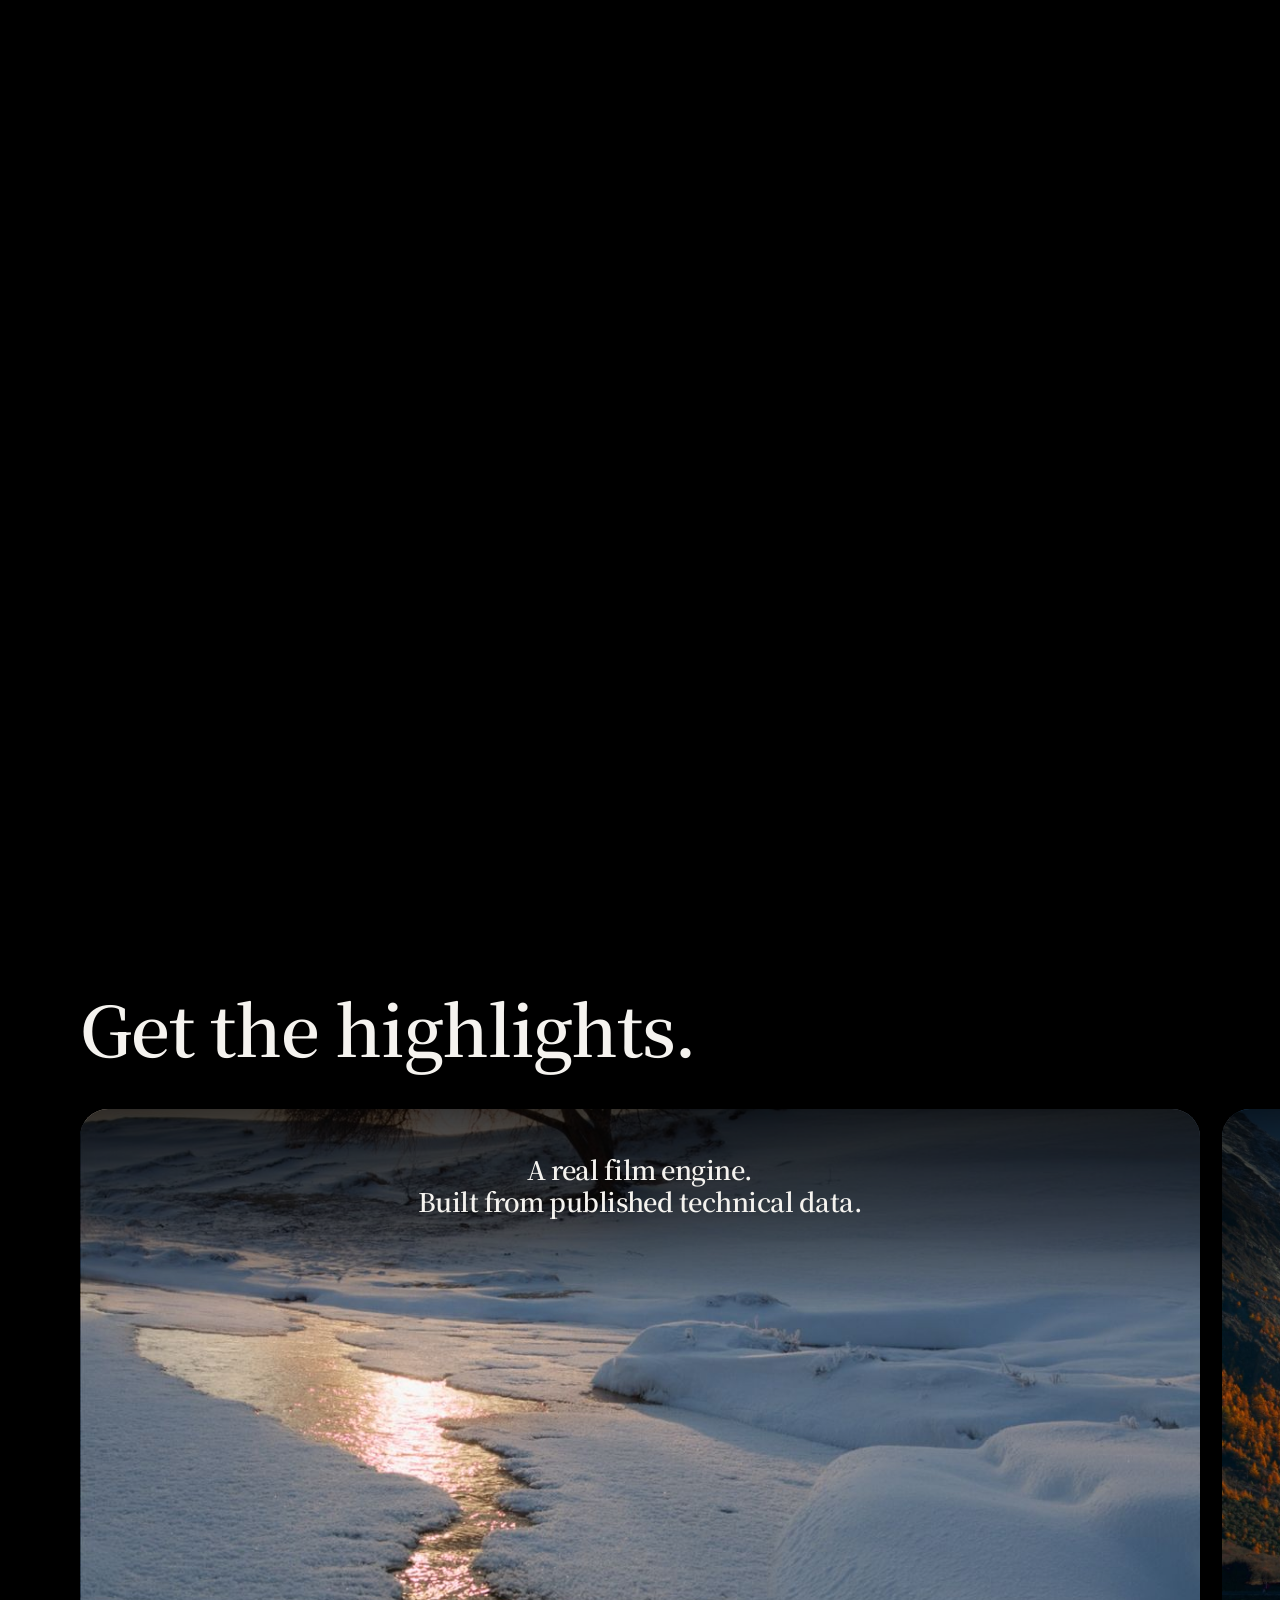
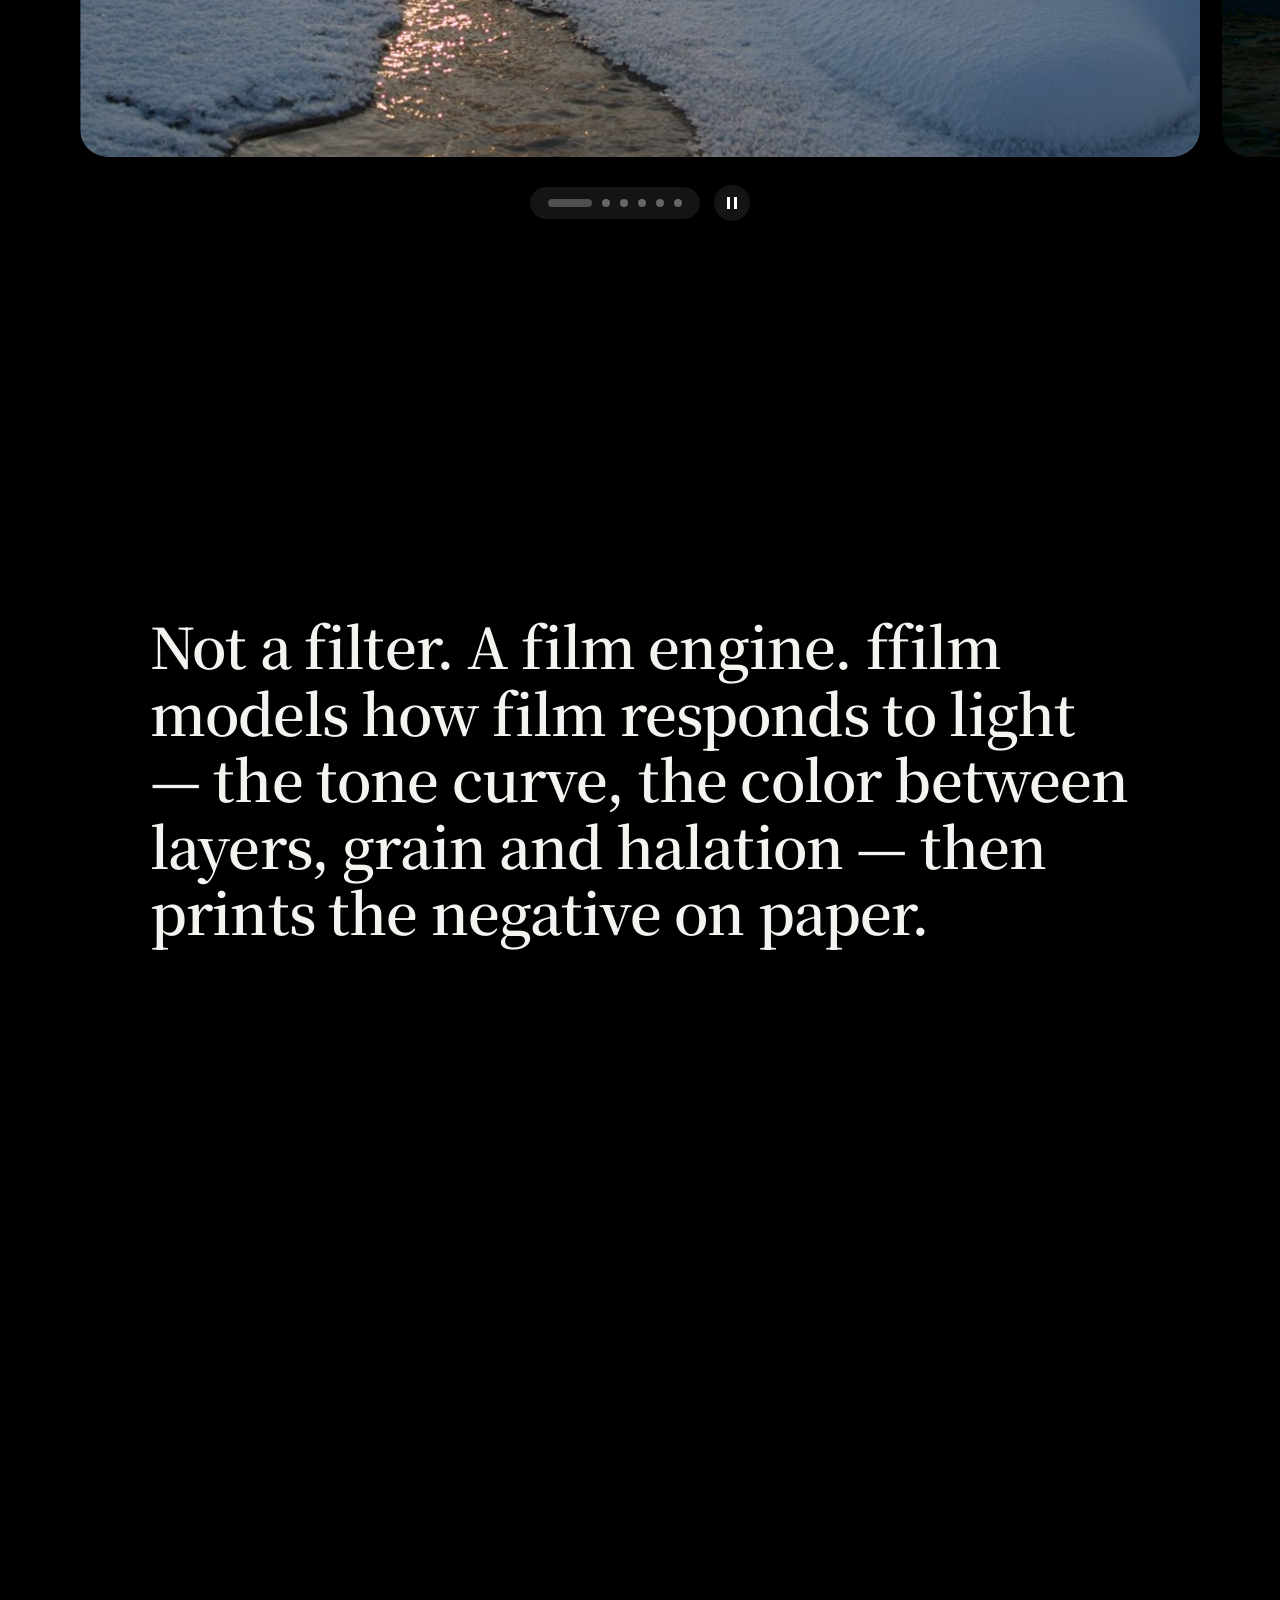
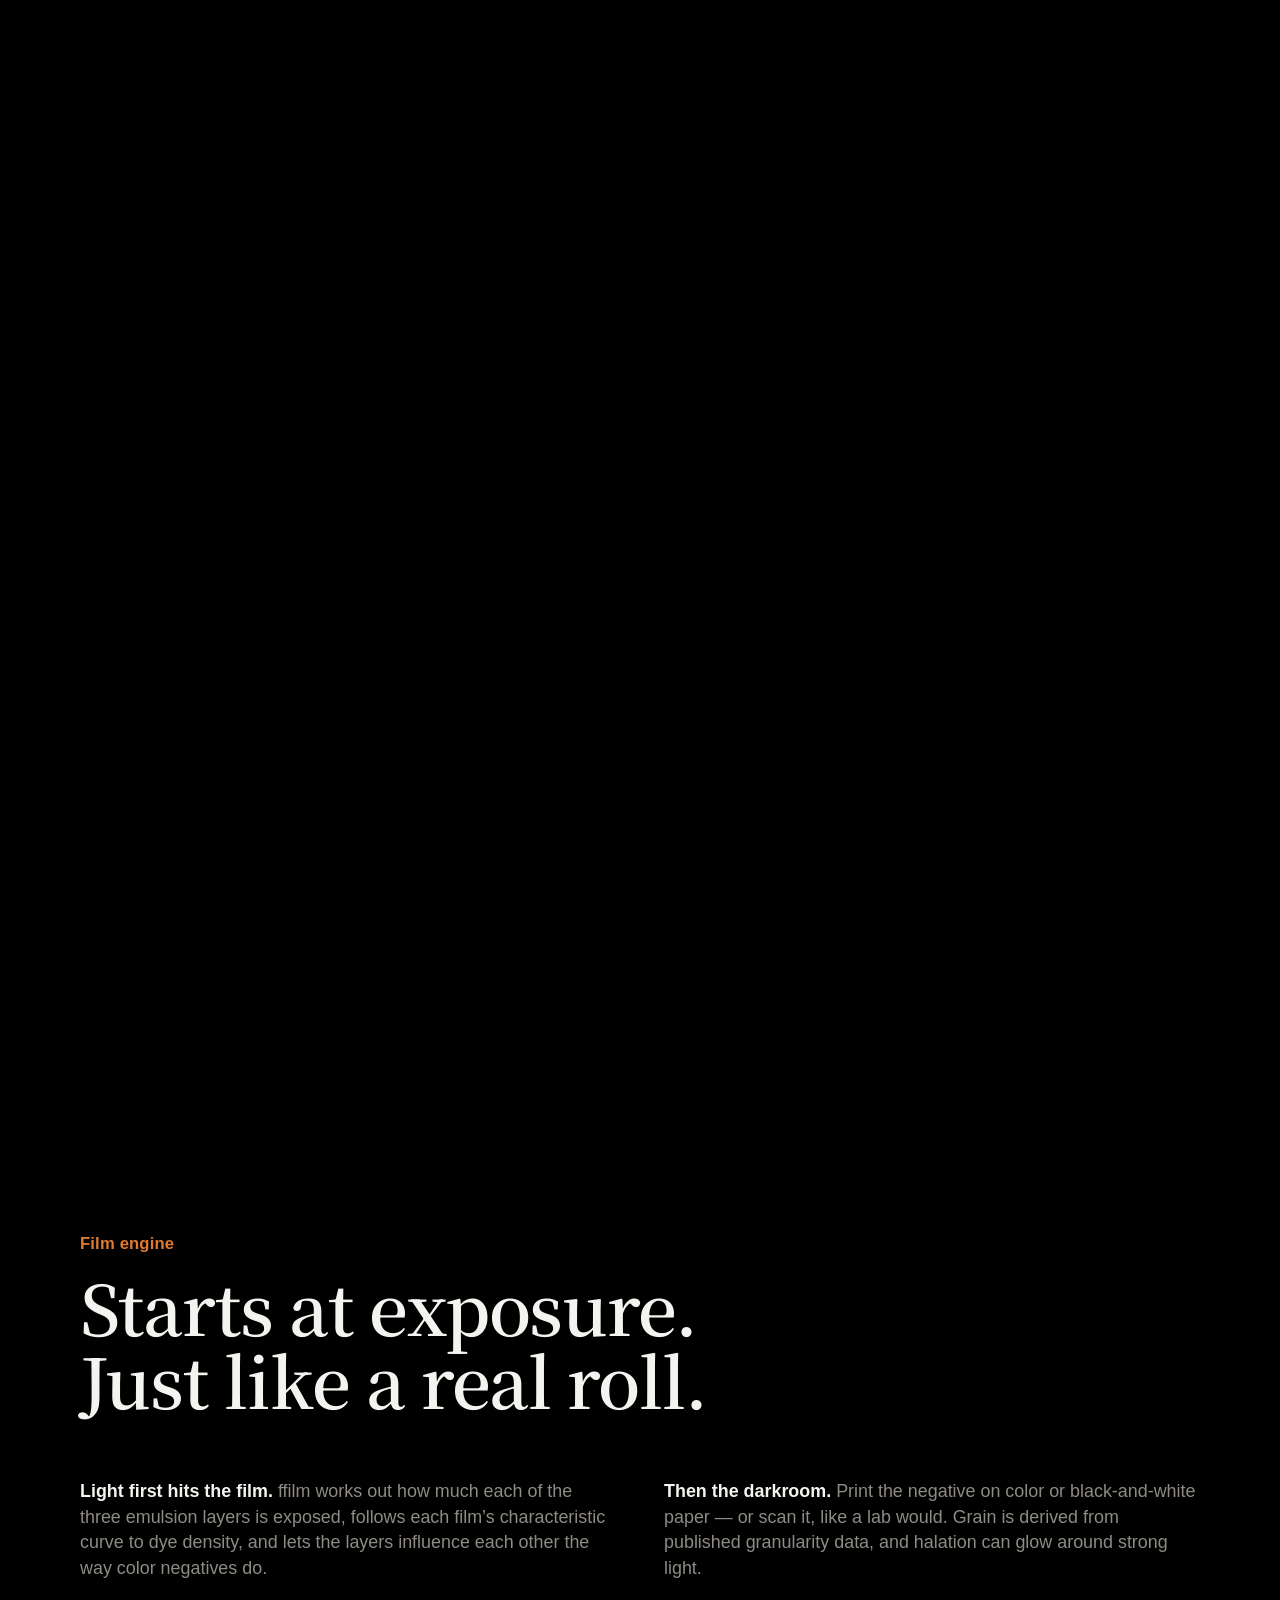
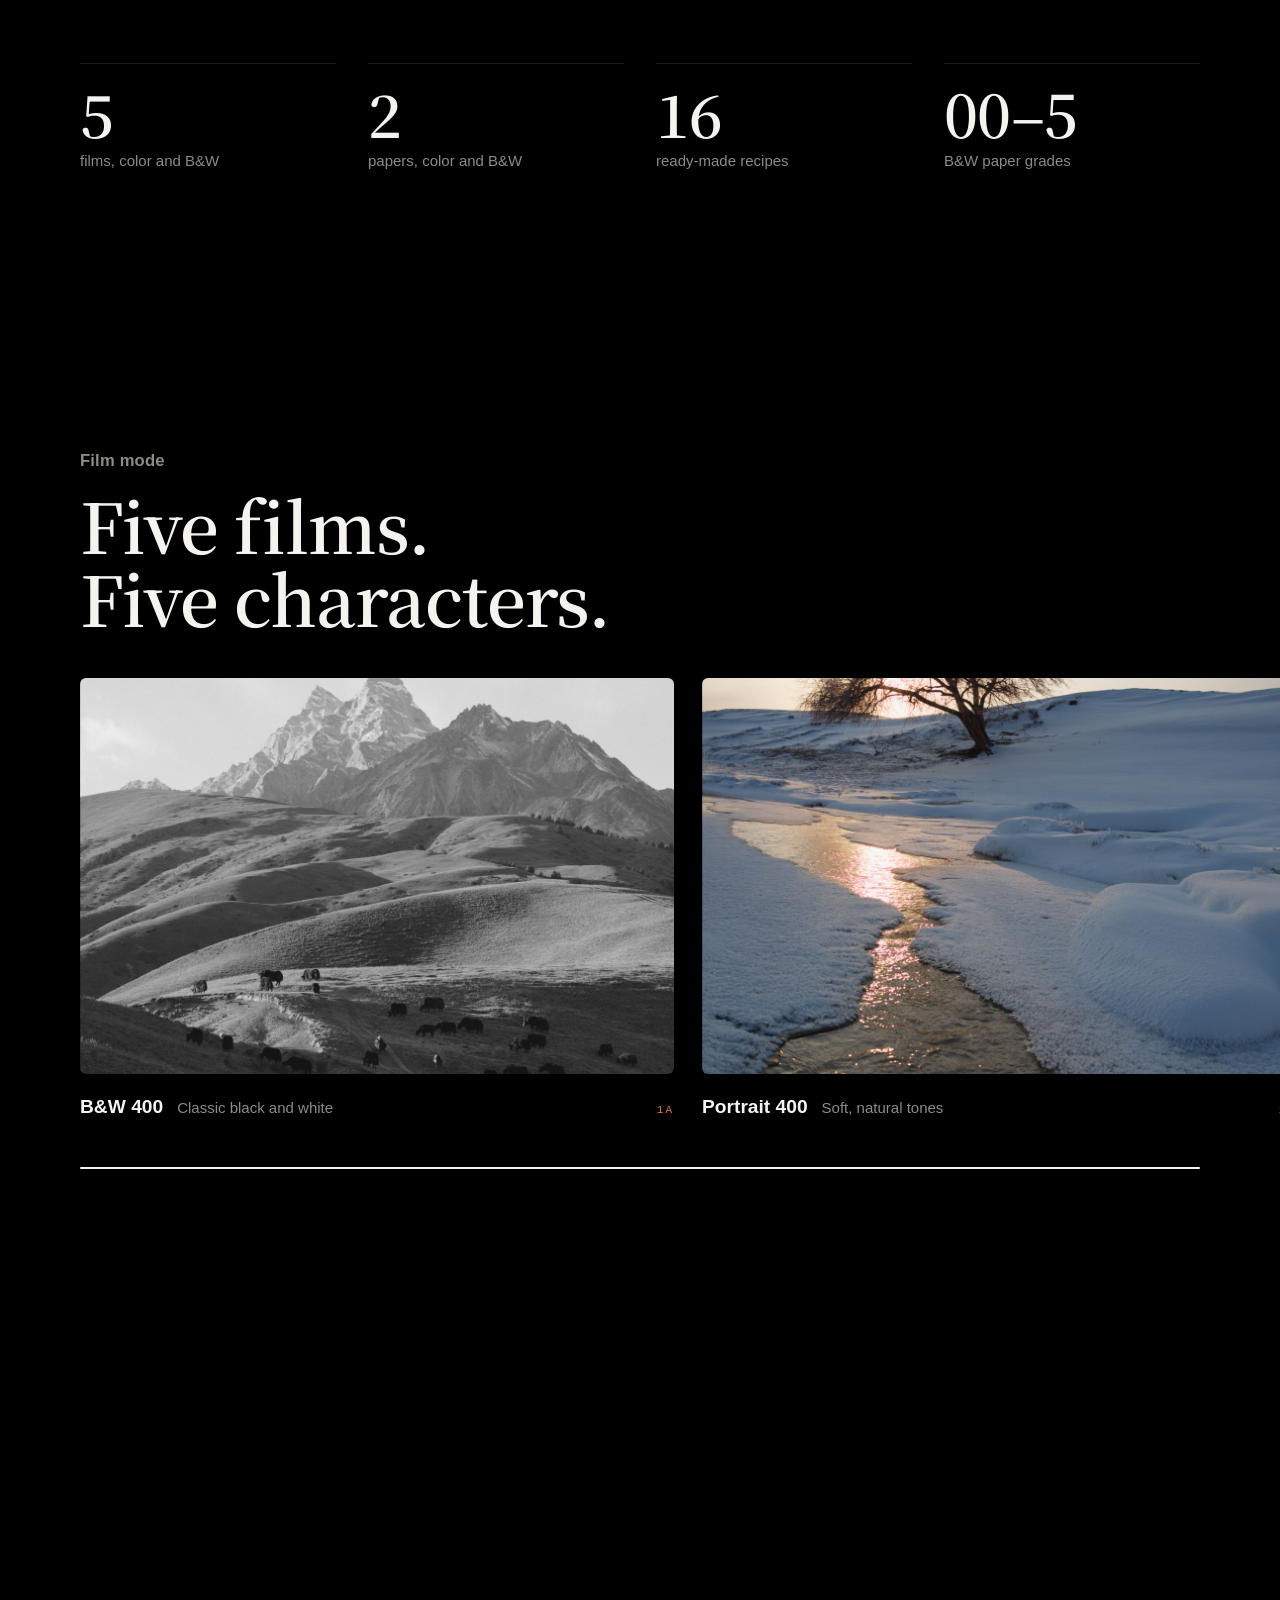
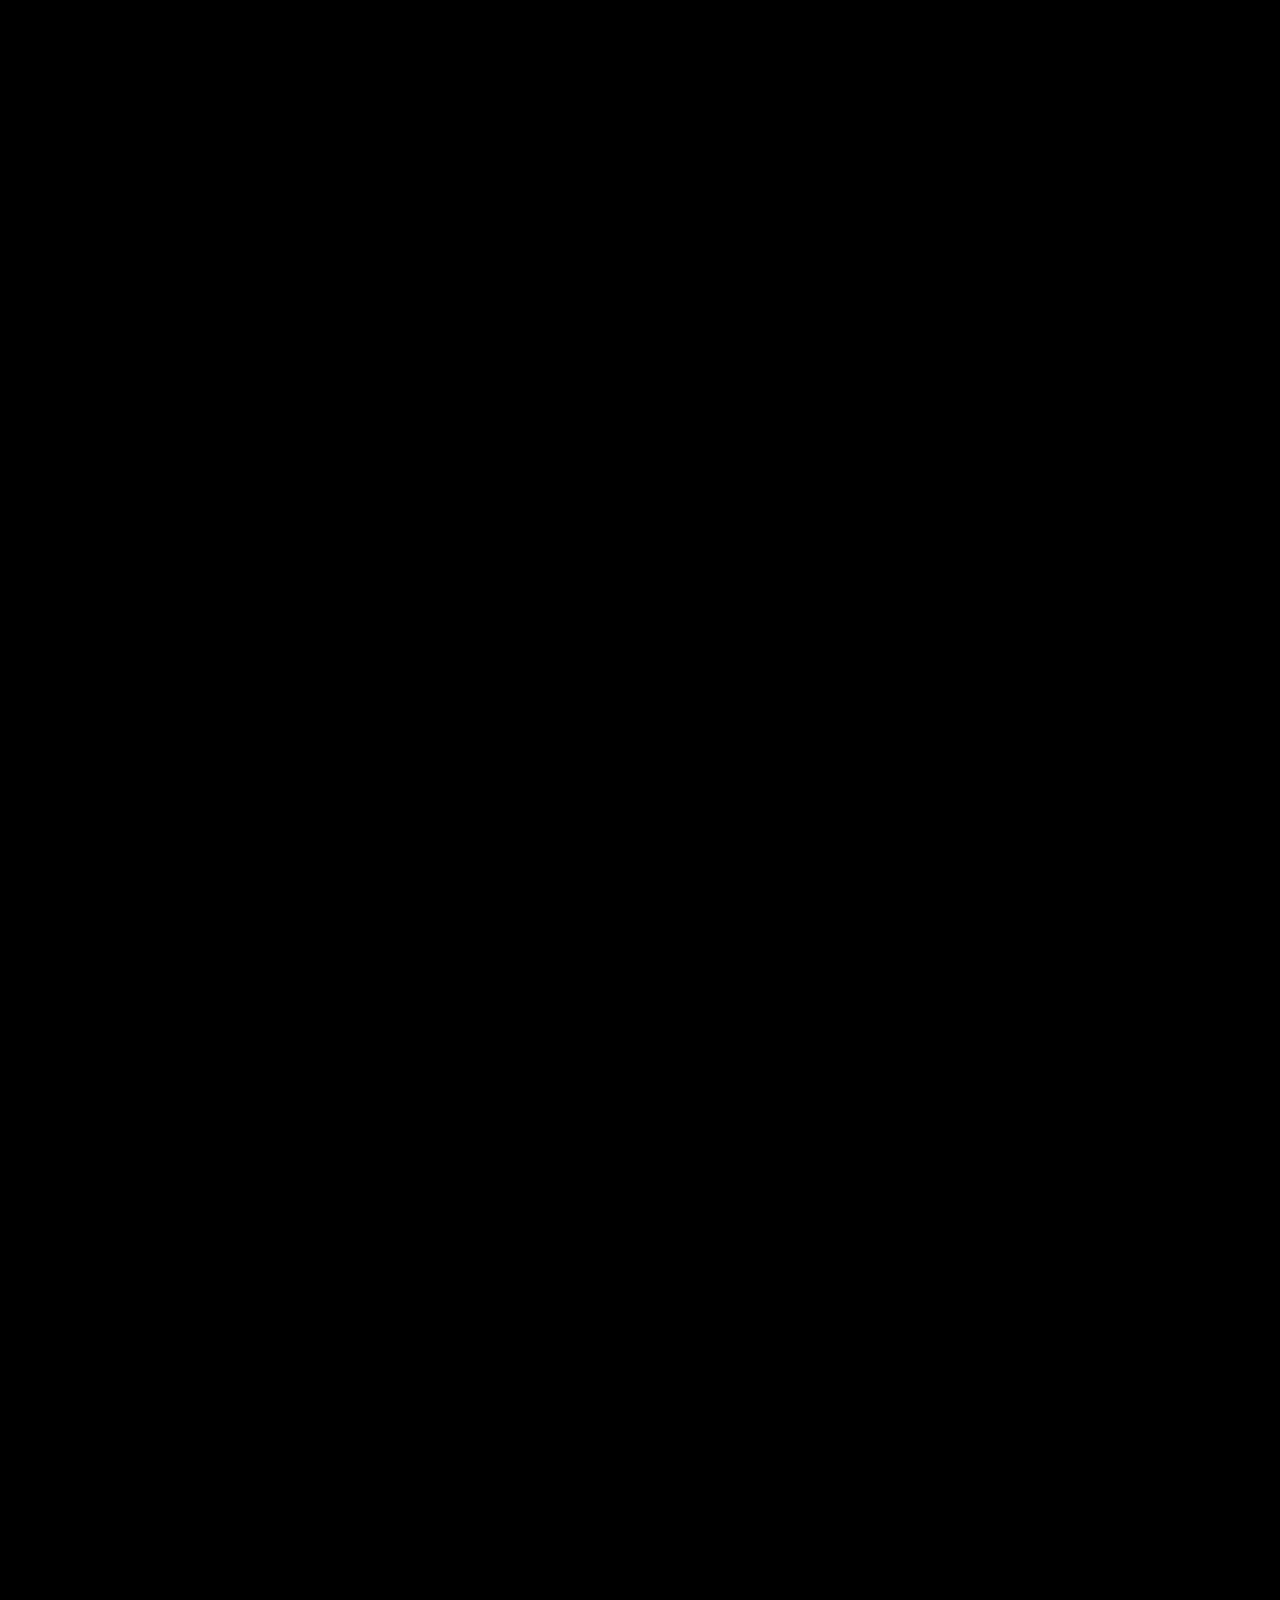
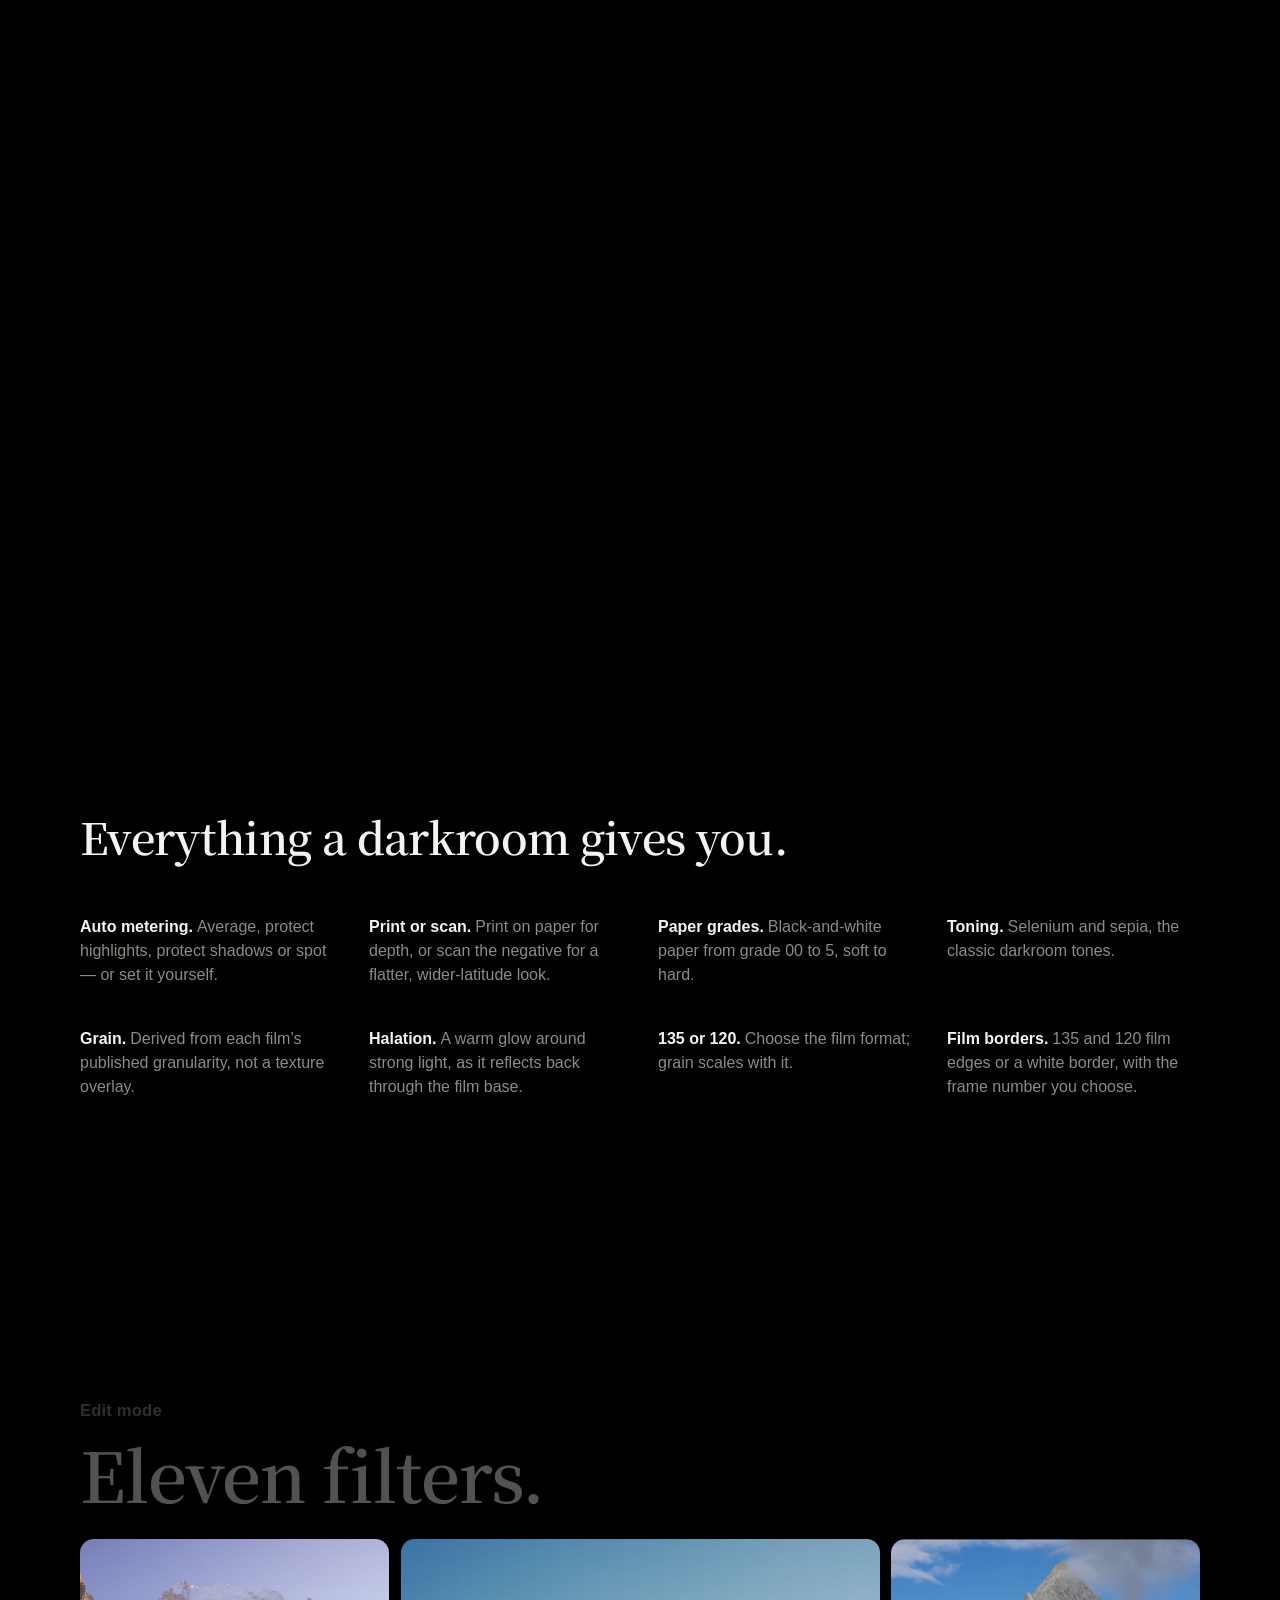
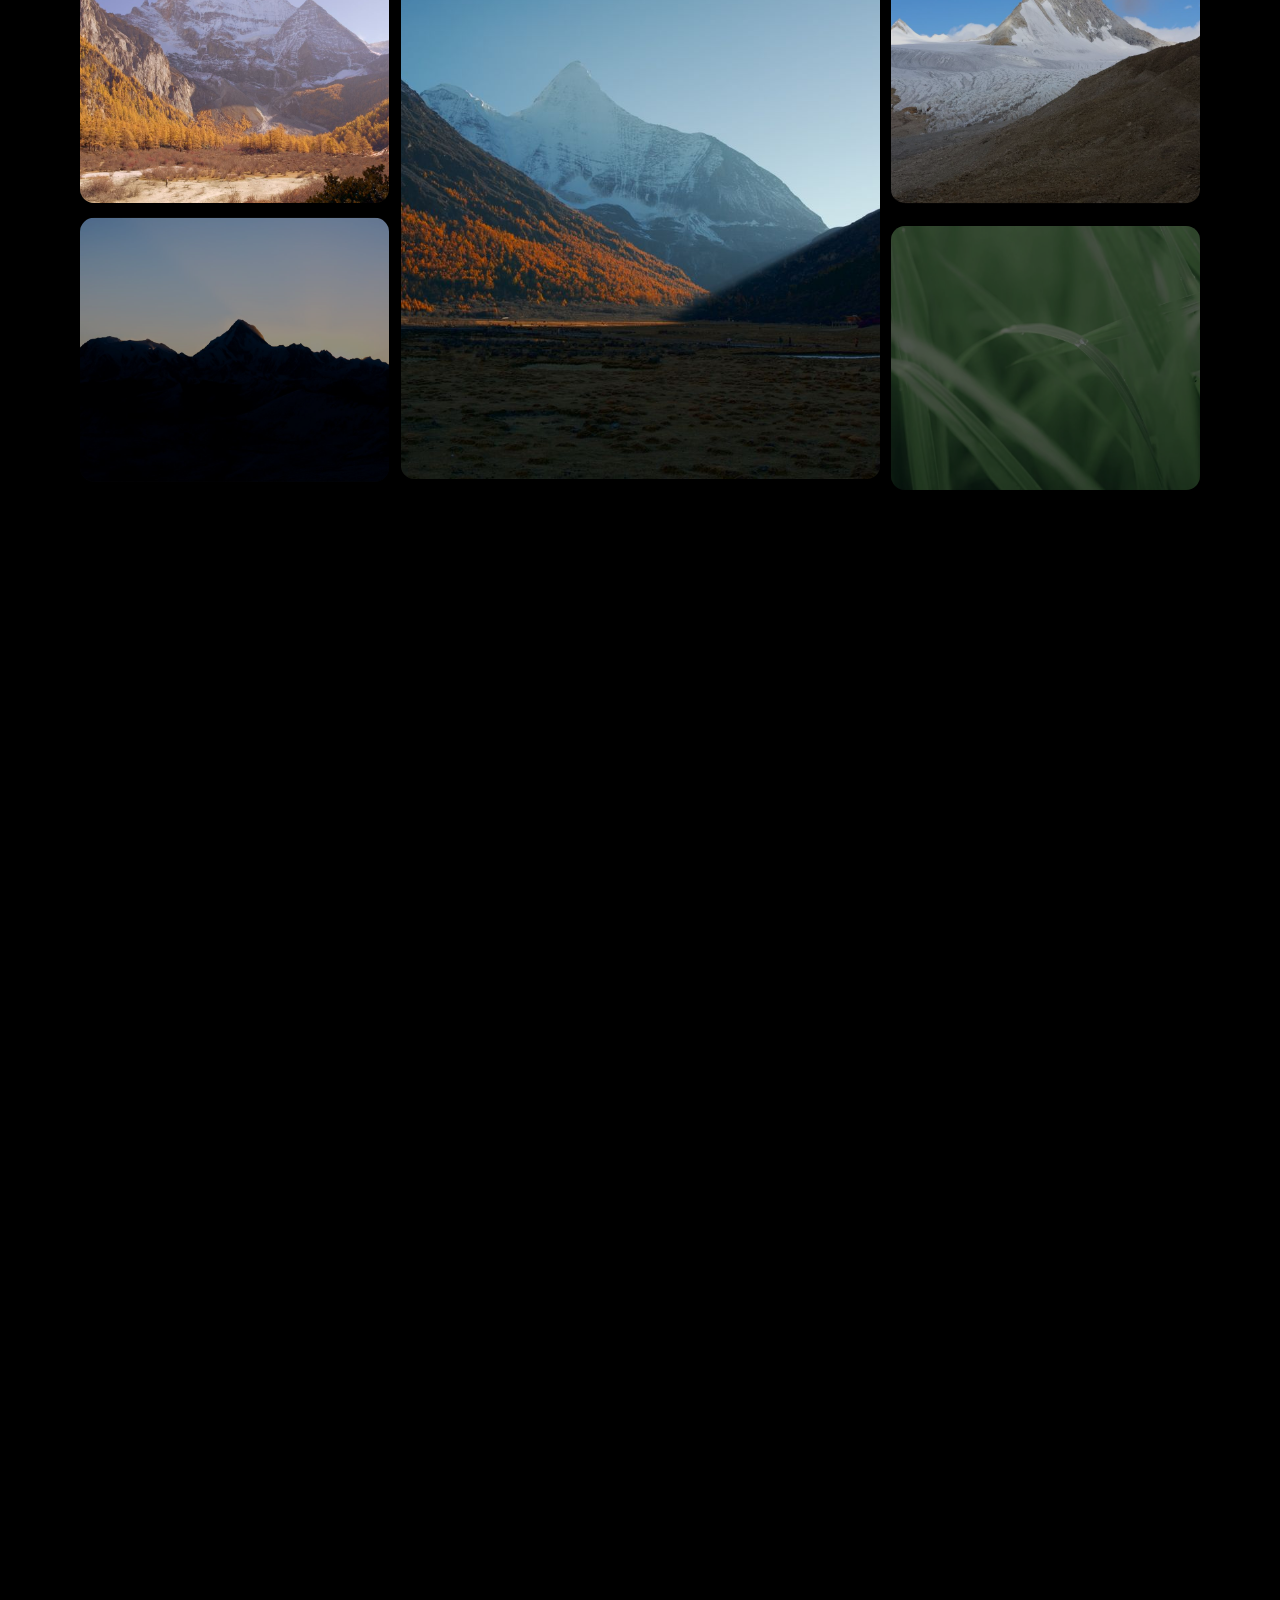
==== commit af7fbd04: "[Claude] 官网：下载卡片平台图标与 iPhone ProRAW 改用苹果标志（系统字体 U+F8FF 字符，不嵌图片）；非苹果设备没有这个字形，自动回退到自绘设备图标 Co-Authored-" ====
--- a/index.html
+++ b/index.html
@@ -284,7 +284,7 @@
       <li>Ricoh</li>
       <li>Pentax</li>
       <li>DJI</li>
-      <li class="kc">iPhone ProRAW</li>
+      <li class="kc"><span class="apple-mark" aria-hidden="true"></span><span class="no-apple">iPhone </span>ProRAW</li>
     </ul>
     <p class="fine"><span lang="en">RAW support follows the camera list of Apple’s macOS and iOS. Brand names belong to their owners and are used only to describe compatibility; ffilm is not affiliated with these companies.</span><span lang="zh">RAW 支持以苹果 macOS、iOS 系统支持的相机列表为准。品牌名称归各自所有者所有，这里只用来说明兼容性，ffilm 与上述公司均无关联。</span></p>
   </div>
@@ -316,7 +316,7 @@
   </div>
   <div class="wrap dl-cards reveal">
     <article class="dl-card">
-      <div class="dl-icon"><svg viewBox="0 0 48 48" fill="none" stroke="currentColor" stroke-width="2.6" stroke-linejoin="round" stroke-linecap="round"><rect x="9" y="10" width="30" height="20" rx="2.5"/><path d="M5 35.5h38l-2.5 3.5h-33z"/></svg></div>
+      <div class="dl-icon"><span class="apple-mark" aria-hidden="true"></span><svg viewBox="0 0 48 48" fill="none" stroke="currentColor" stroke-width="2.6" stroke-linejoin="round" stroke-linecap="round"><rect x="9" y="10" width="30" height="20" rx="2.5"/><path d="M5 35.5h38l-2.5 3.5h-33z"/></svg></div>
       <h3 class="dl-title"><span lang="en">ffilm for Mac</span><span lang="zh">macOS 客户端</span></h3>
       <p class="dl-req"><span lang="en">macOS 26 or later<br>Apple silicon (M1 and later)</span><span lang="zh">适用于 macOS 26 及以上<br>Apple 芯片（M1 及以后）</span></p>
       <ul>
@@ -327,7 +327,7 @@
       <span class="dl-btn" aria-disabled="true"><span lang="en">Coming soon</span><span lang="zh">即将推出</span></span>
     </article>
     <article class="dl-card">
-      <div class="dl-icon"><svg viewBox="0 0 48 48" fill="none" stroke="currentColor" stroke-width="2.6" stroke-linejoin="round" stroke-linecap="round"><rect x="6" y="9" width="24" height="31" rx="3"/><rect x="27" y="17" width="15" height="25" rx="3.2" fill="#d46a24"/><path d="M33 38h3"/></svg></div>
+      <div class="dl-icon"><span class="apple-mark" aria-hidden="true"></span><svg viewBox="0 0 48 48" fill="none" stroke="currentColor" stroke-width="2.6" stroke-linejoin="round" stroke-linecap="round"><rect x="6" y="9" width="24" height="31" rx="3"/><rect x="27" y="17" width="15" height="25" rx="3.2" fill="#d46a24"/><path d="M33 38h3"/></svg></div>
       <h3 class="dl-title"><span lang="en">ffilm for iPhone &amp; iPad</span><span lang="zh">iPhone 与 iPad 客户端</span></h3>
       <p class="dl-req"><span lang="en">iOS 26 / iPadOS 26 or later<br>iPhone and iPad, one app</span><span lang="zh">适用于 iOS 26 / iPadOS 26 及以上<br>iPhone 与 iPad 通用</span></p>
       <ul>
--- a/style.css
+++ b/style.css
@@ -225,6 +225,14 @@
 .brands li:hover { color: #fff; background: rgba(255,255,255,.03); }
 .brands li.kc { text-transform: none; letter-spacing: .02em; }
 .fine { margin: 22px 0 0; color: var(--text-3); font-size: 12px; line-height: 1.6; max-width: 60em; }
+
+/* 苹果标志：用苹果设备系统字体自带的  字符（U+F8FF）；非苹果设备显示不了，脚本不加 html.apple，回退到自绘设备图标 */
+.apple-mark { display: none; font-family: -apple-system, "SF Pro Display", "Helvetica Neue", sans-serif; font-weight: 400; line-height: 1; }
+html.apple .apple-mark { display: inline; }
+html.apple .dl-icon svg, html.apple .no-apple { display: none; }
+.dl-icon .apple-mark { font-size: 58px; margin-top: -6px; color: #fff; }
+.brands .apple-mark { font-size: 1.15em; margin-right: .18em; position: relative; top: -.04em; }
+html.apple .brands li.kc { letter-spacing: .01em; }
 
 /* 页脚 */
 footer { border-top: 1px solid var(--line); padding: 28px 0 44px; color: var(--text-3); font-size: 12px; }
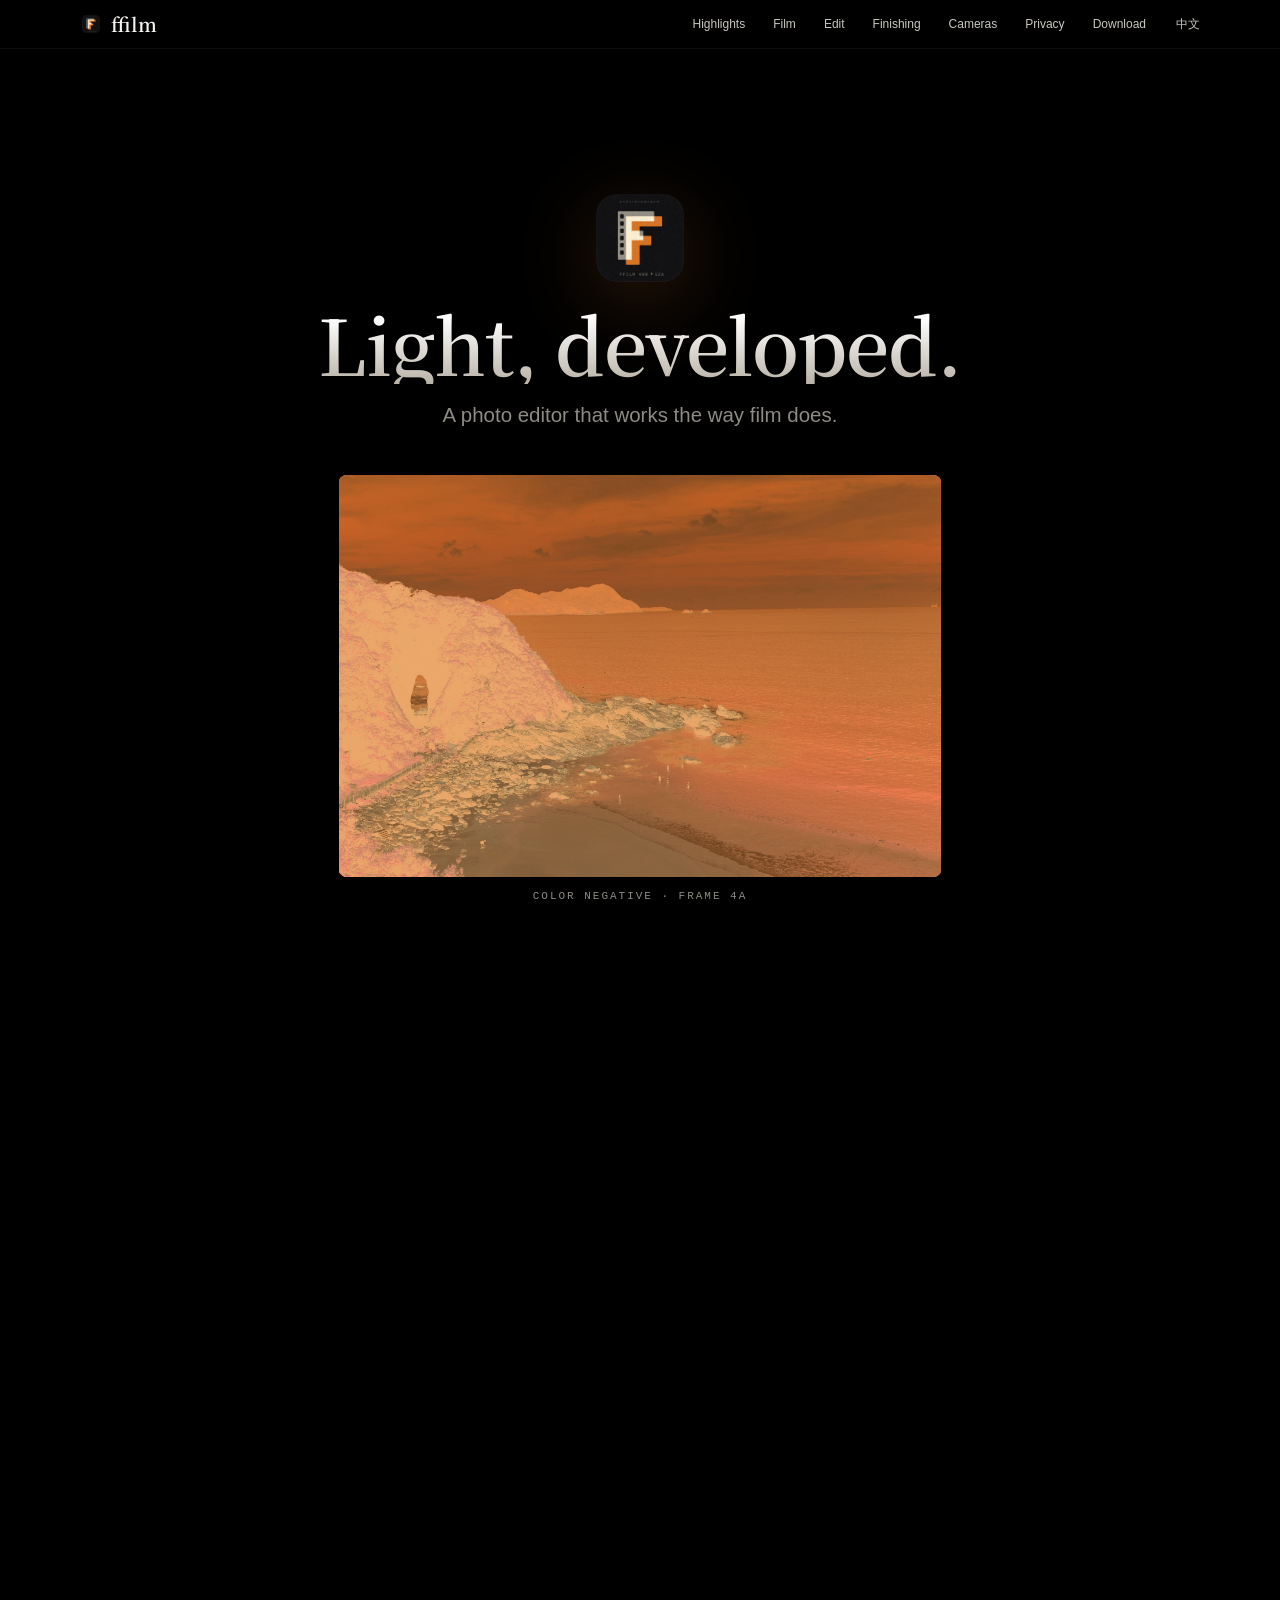
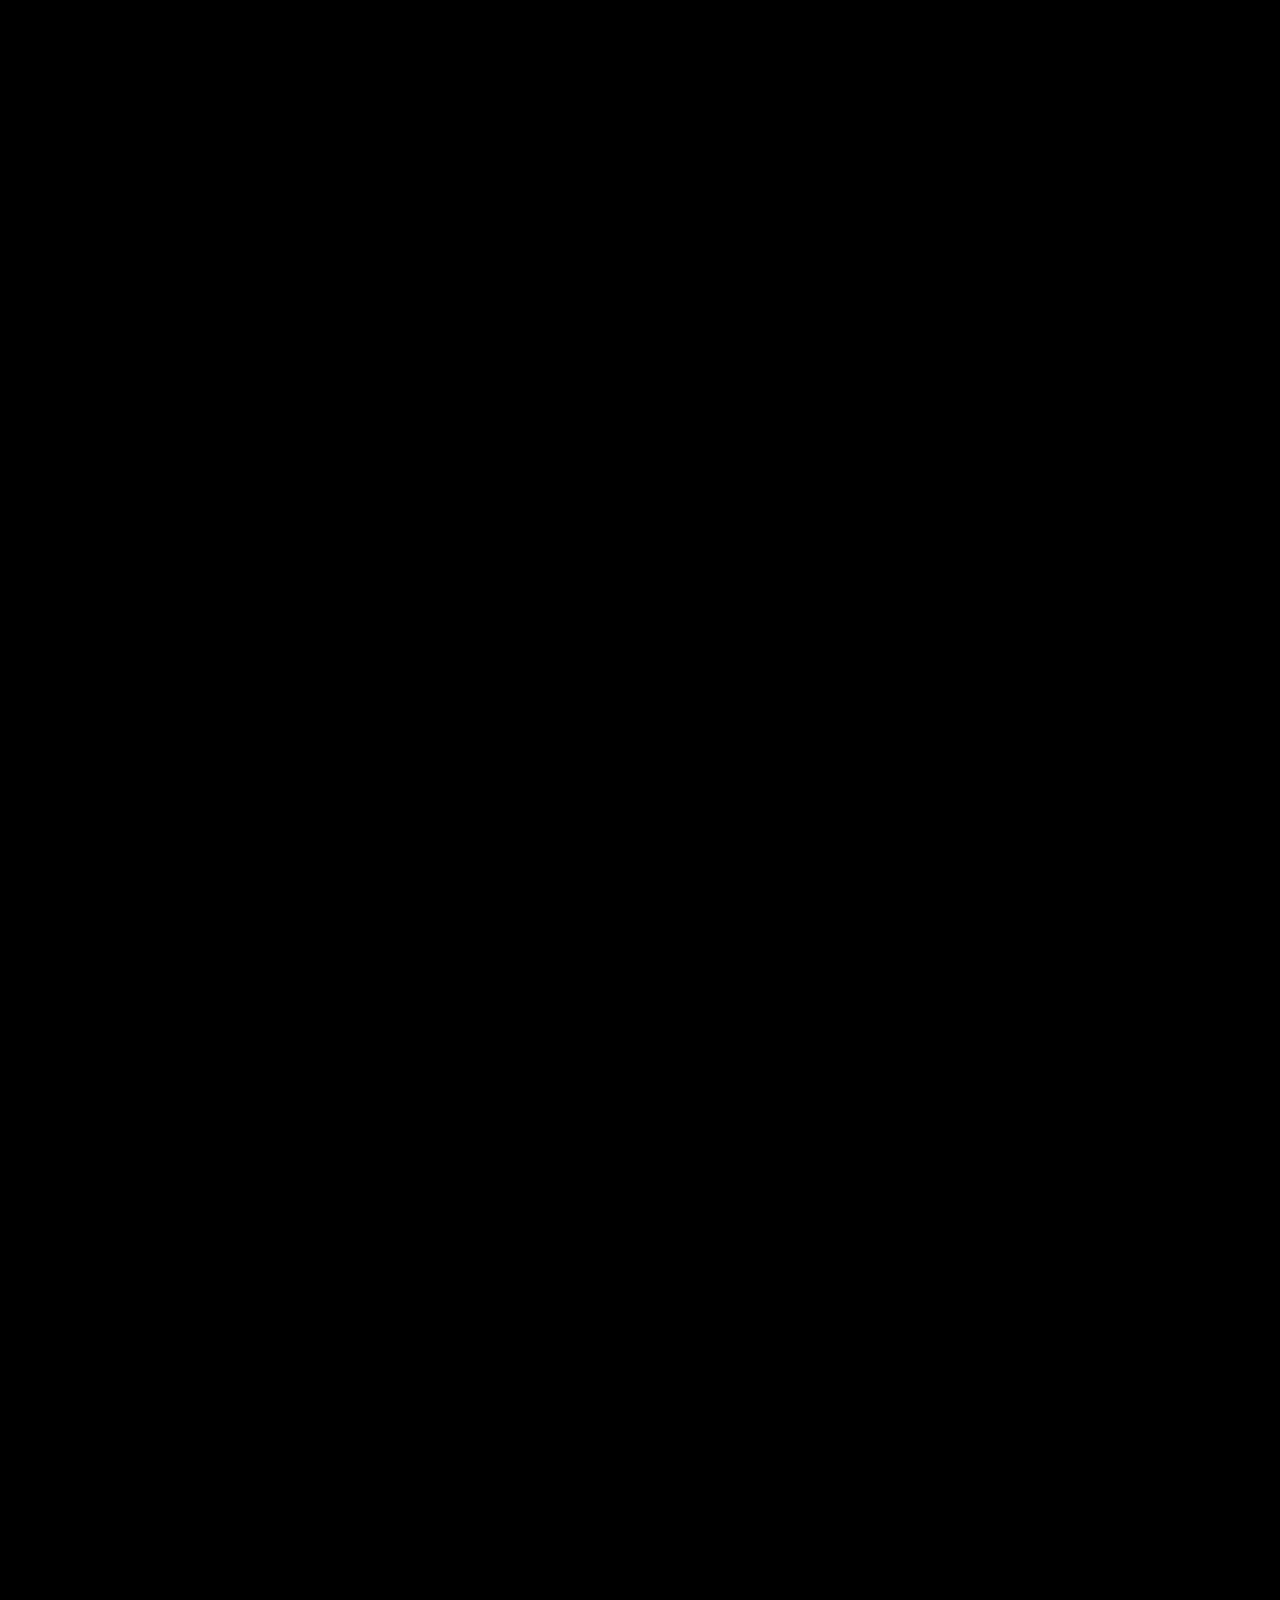
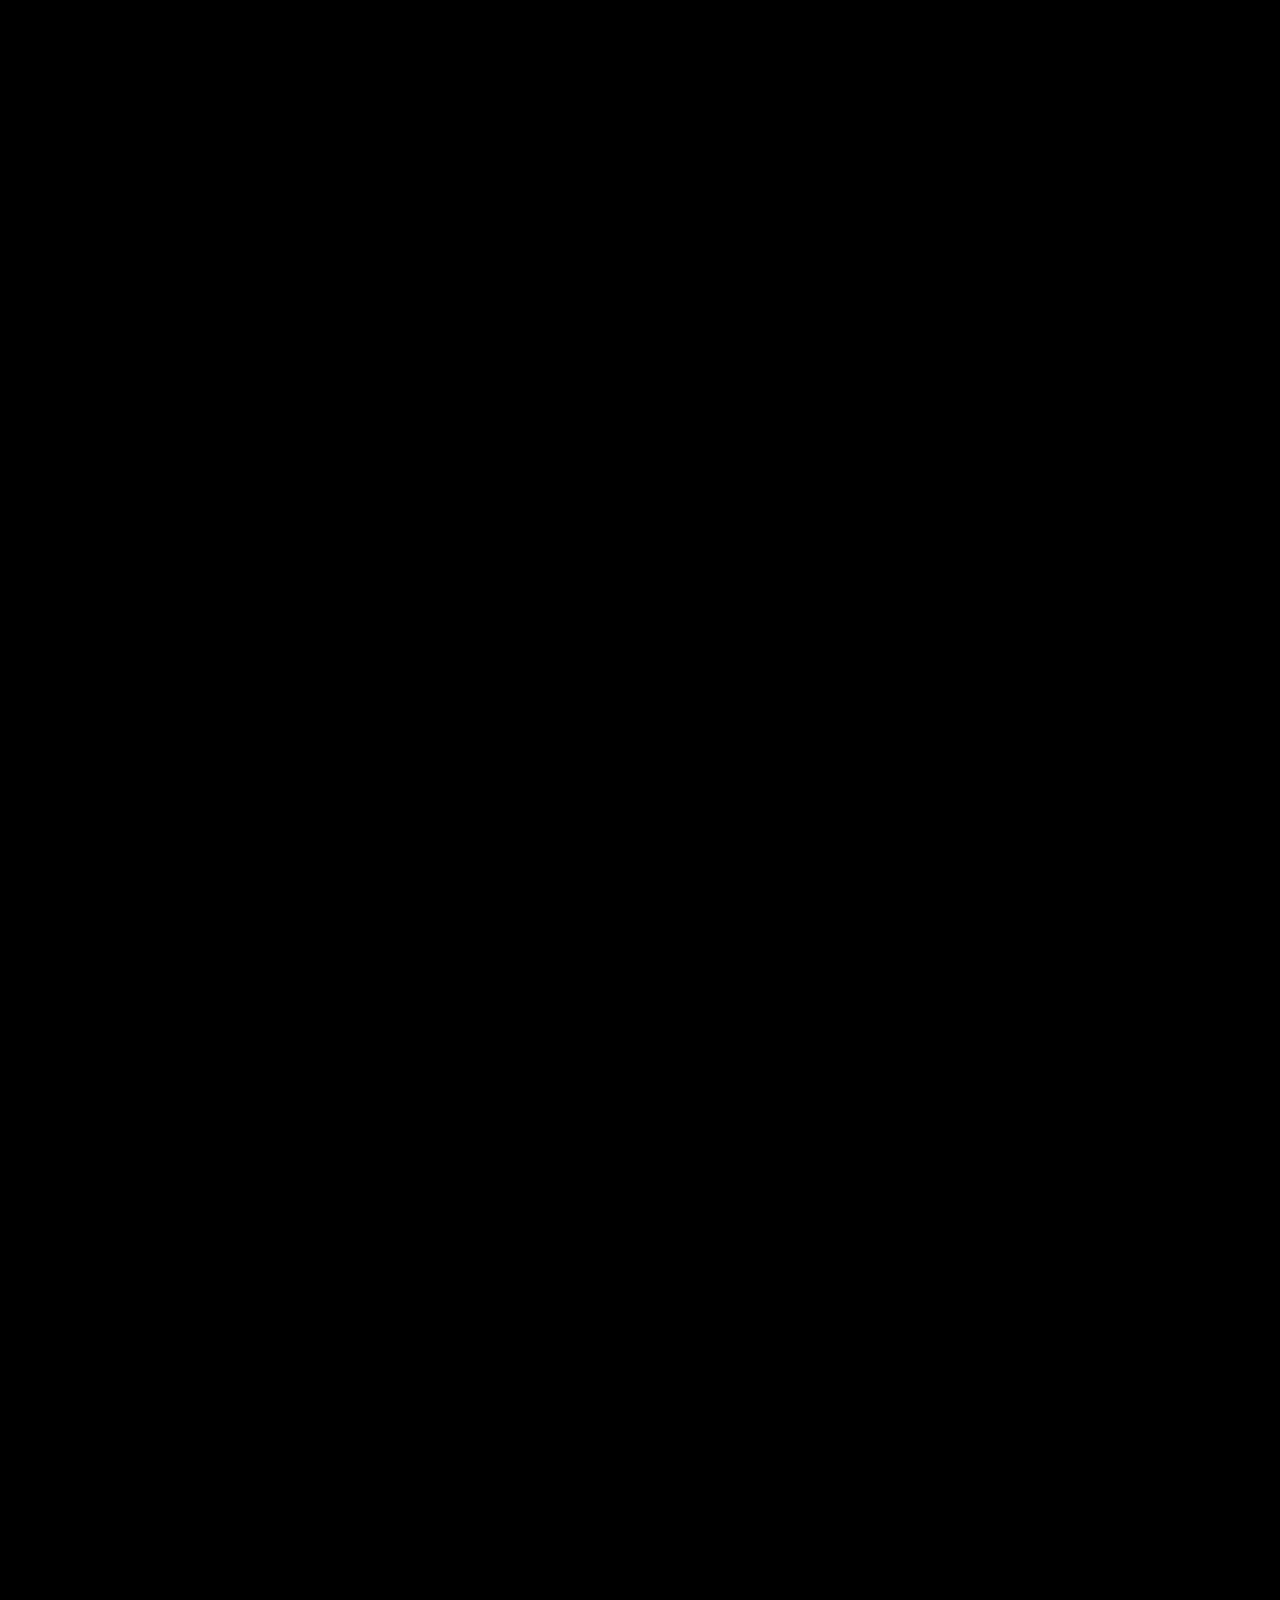
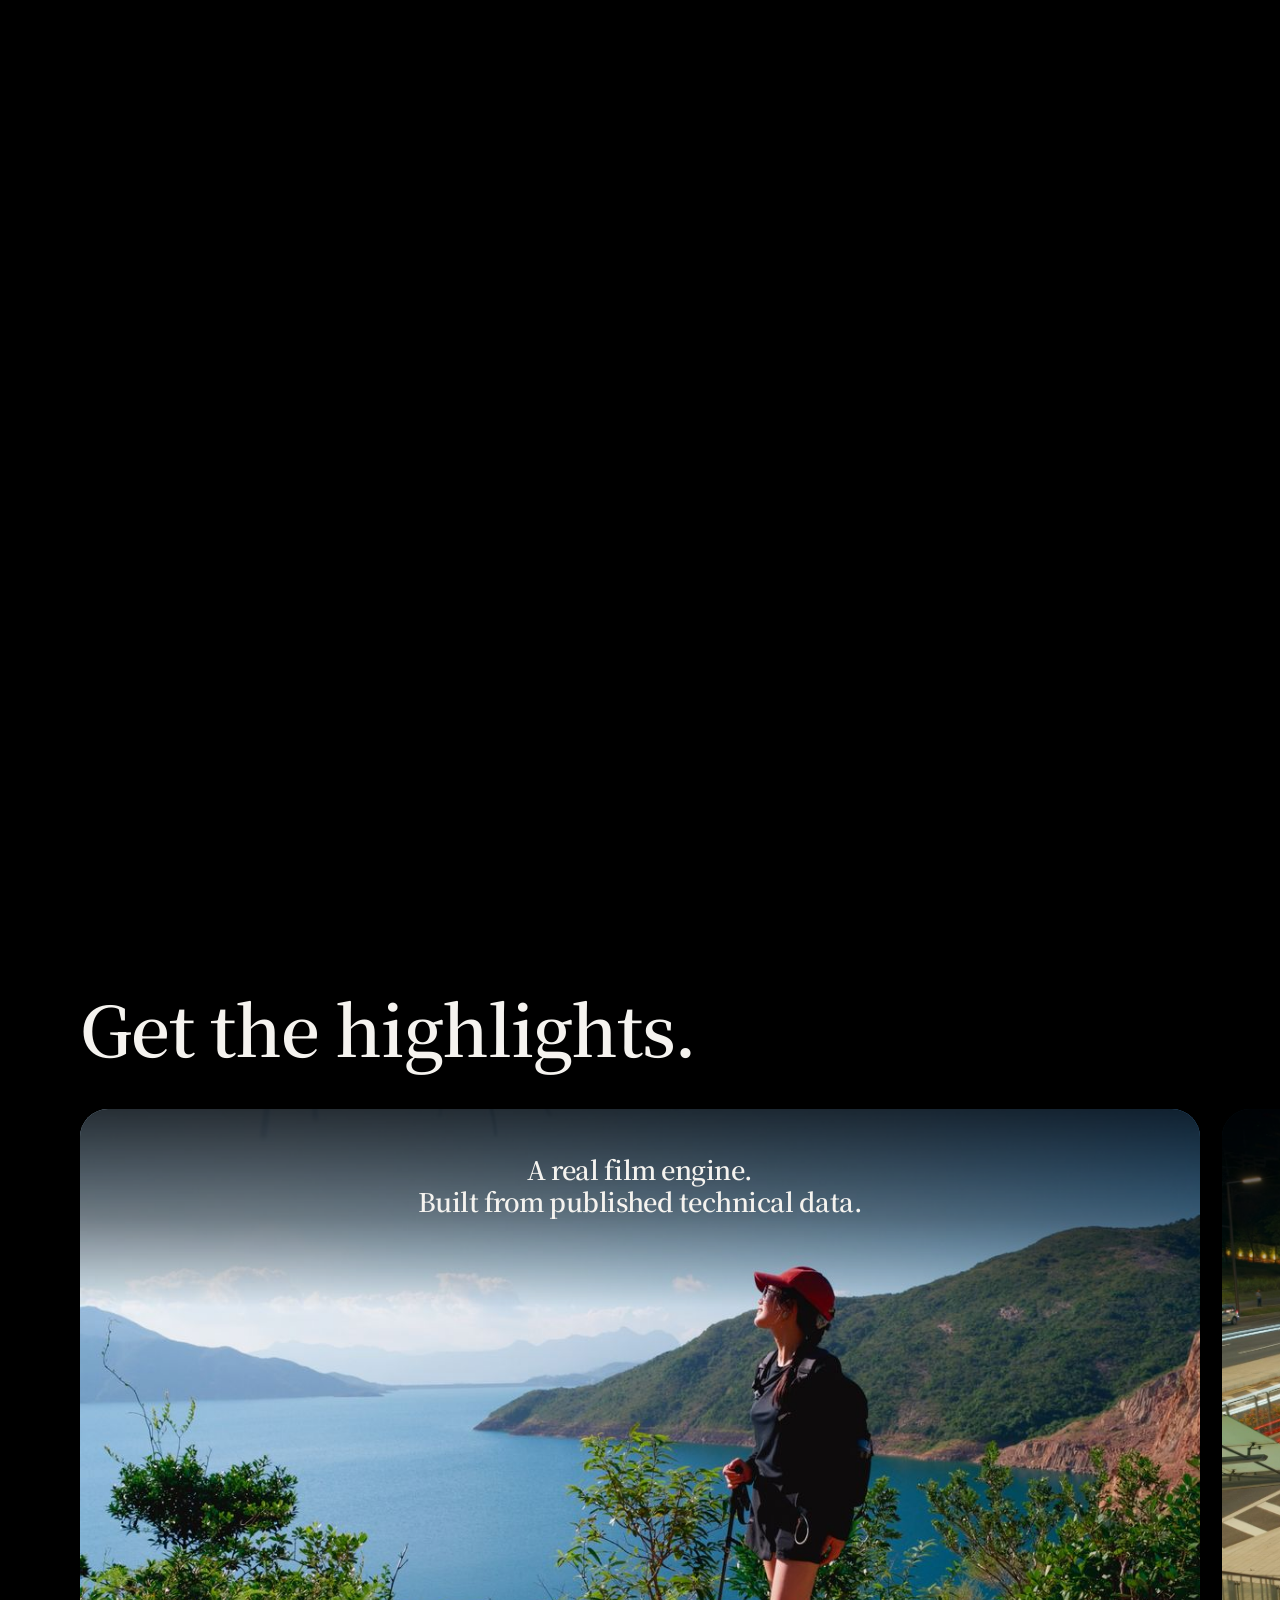
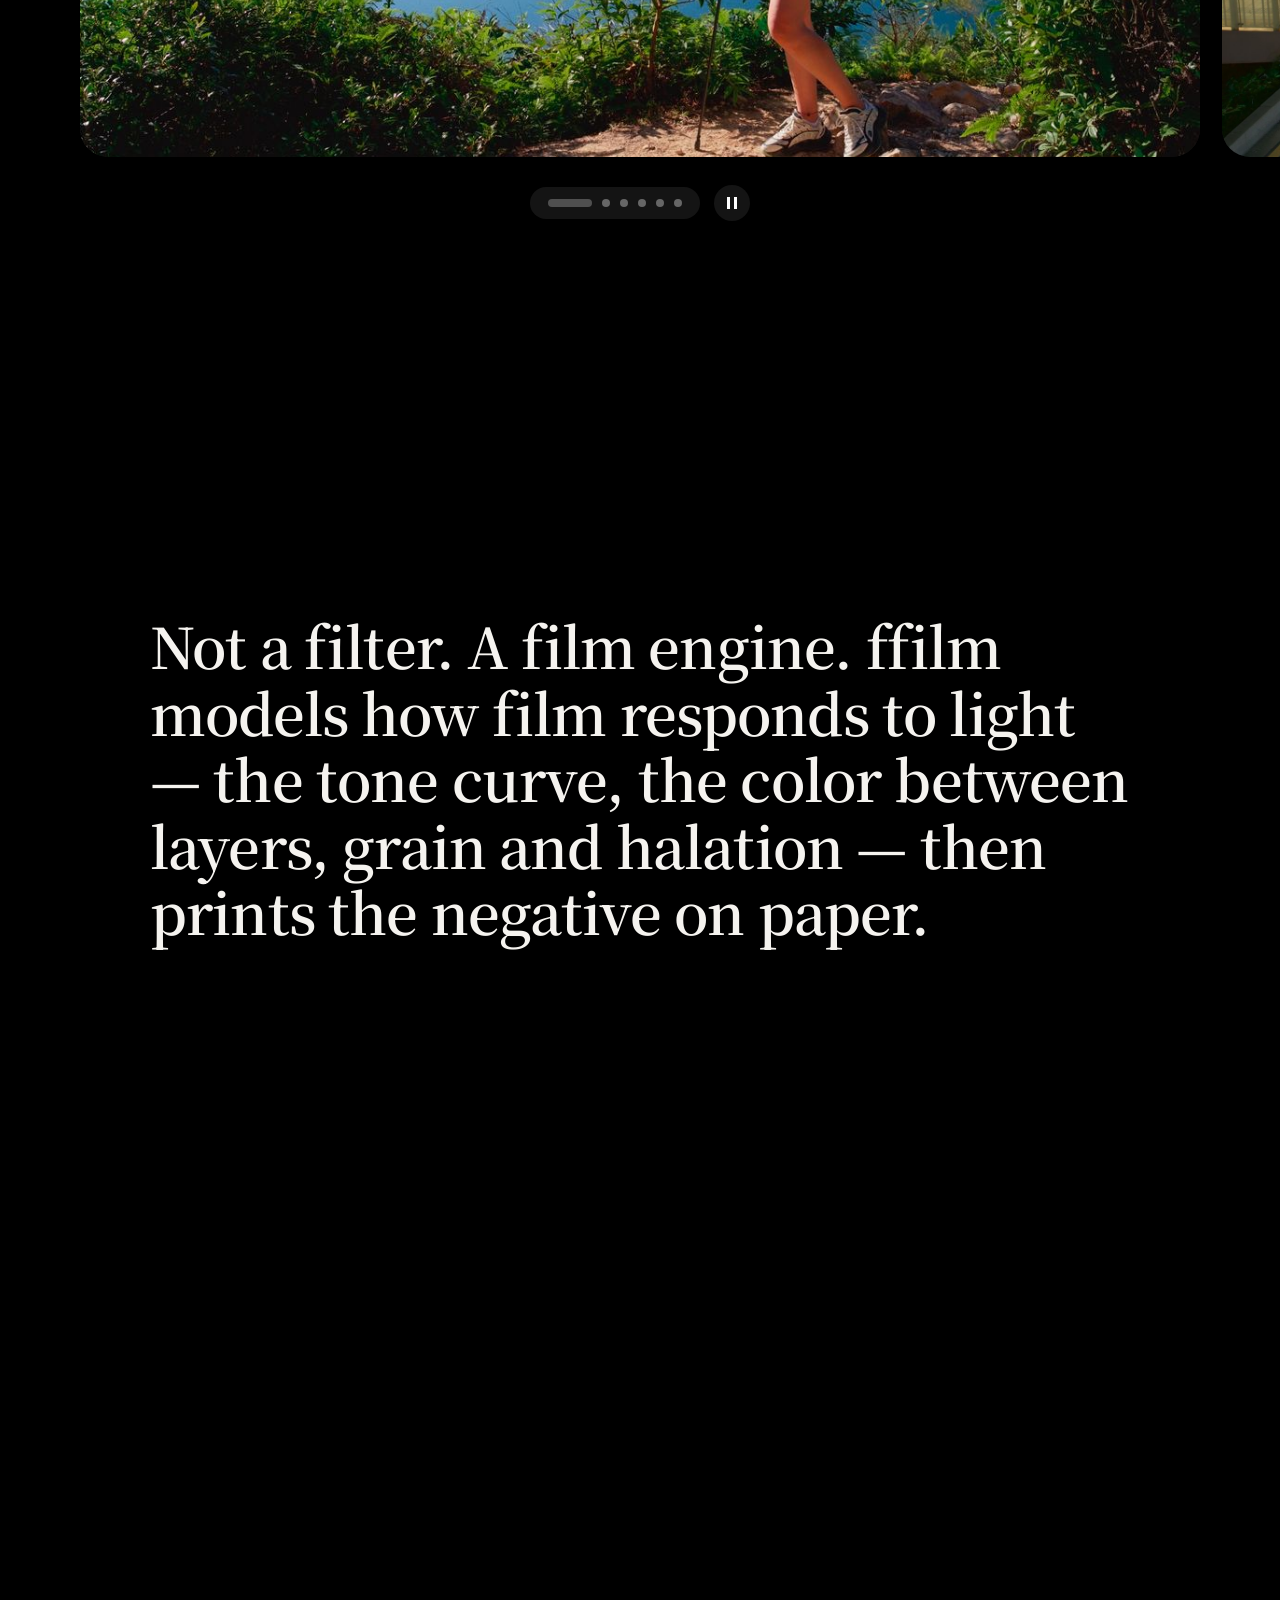
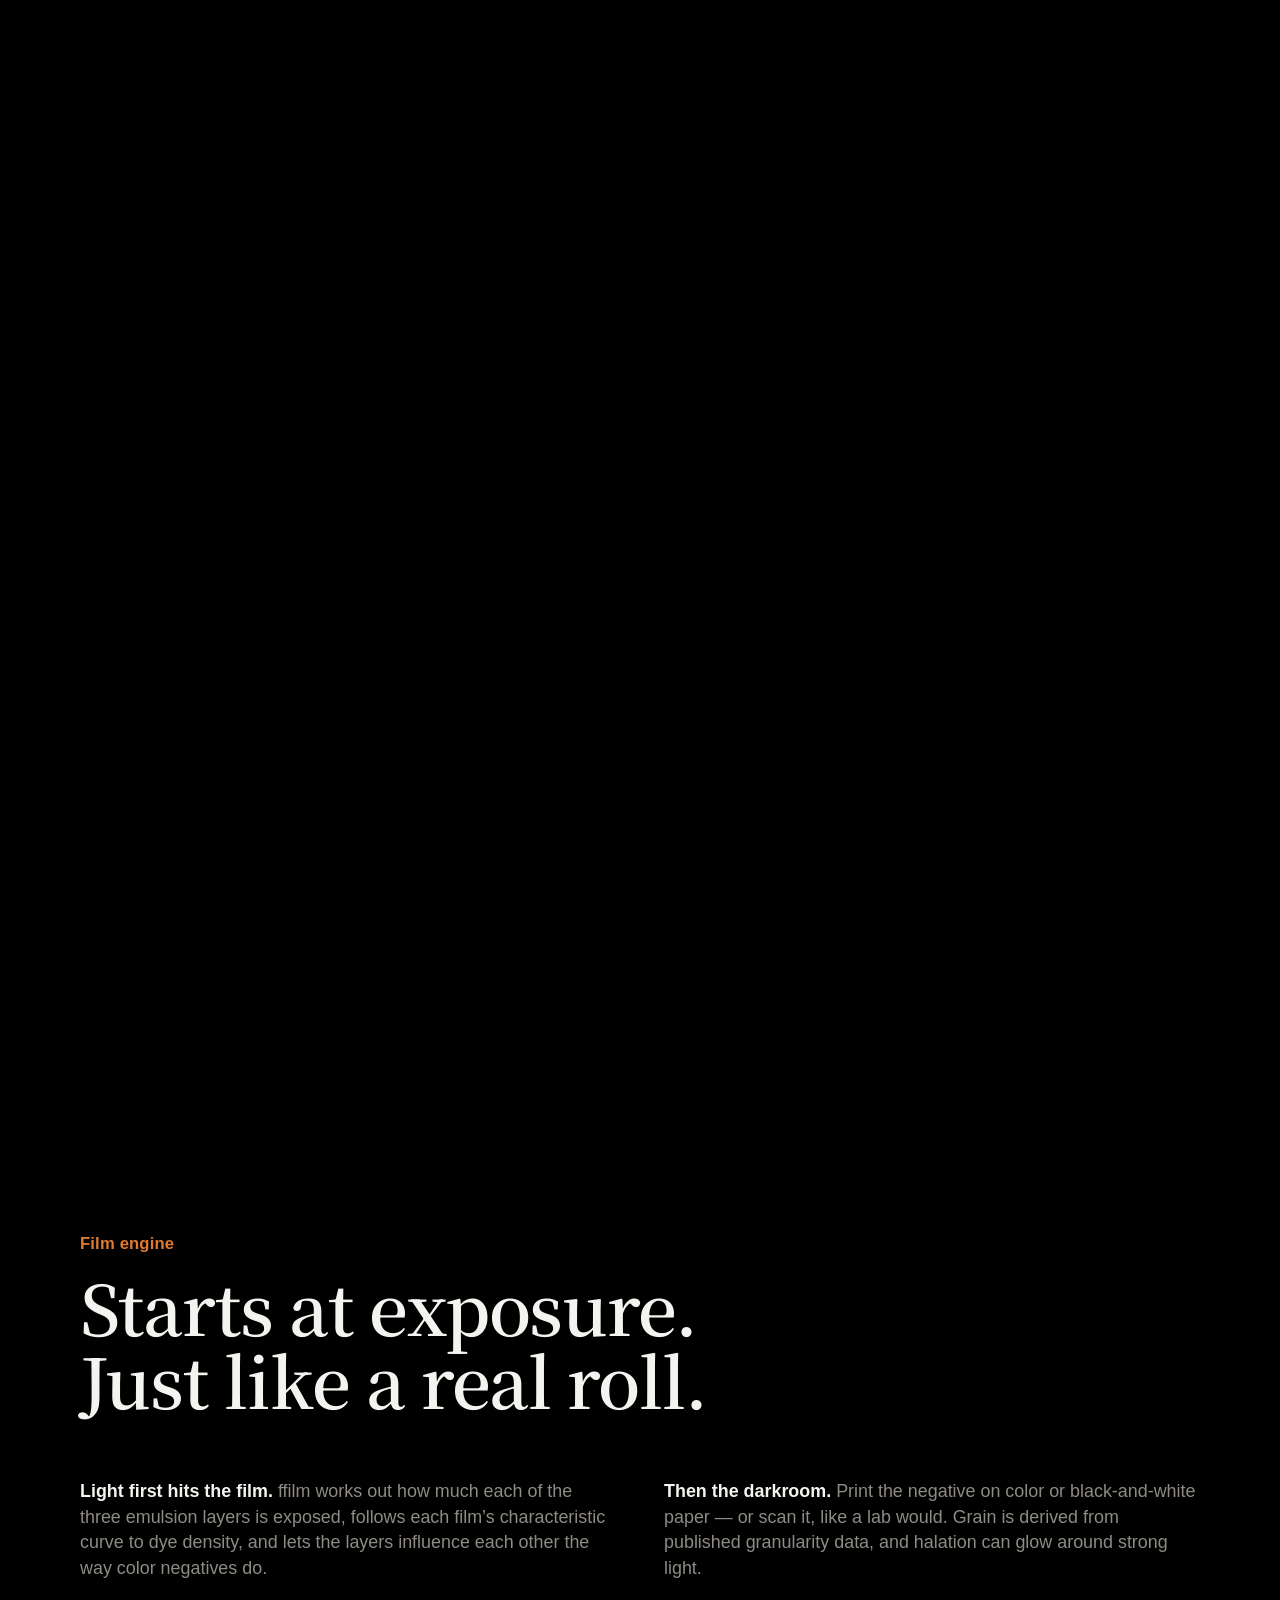
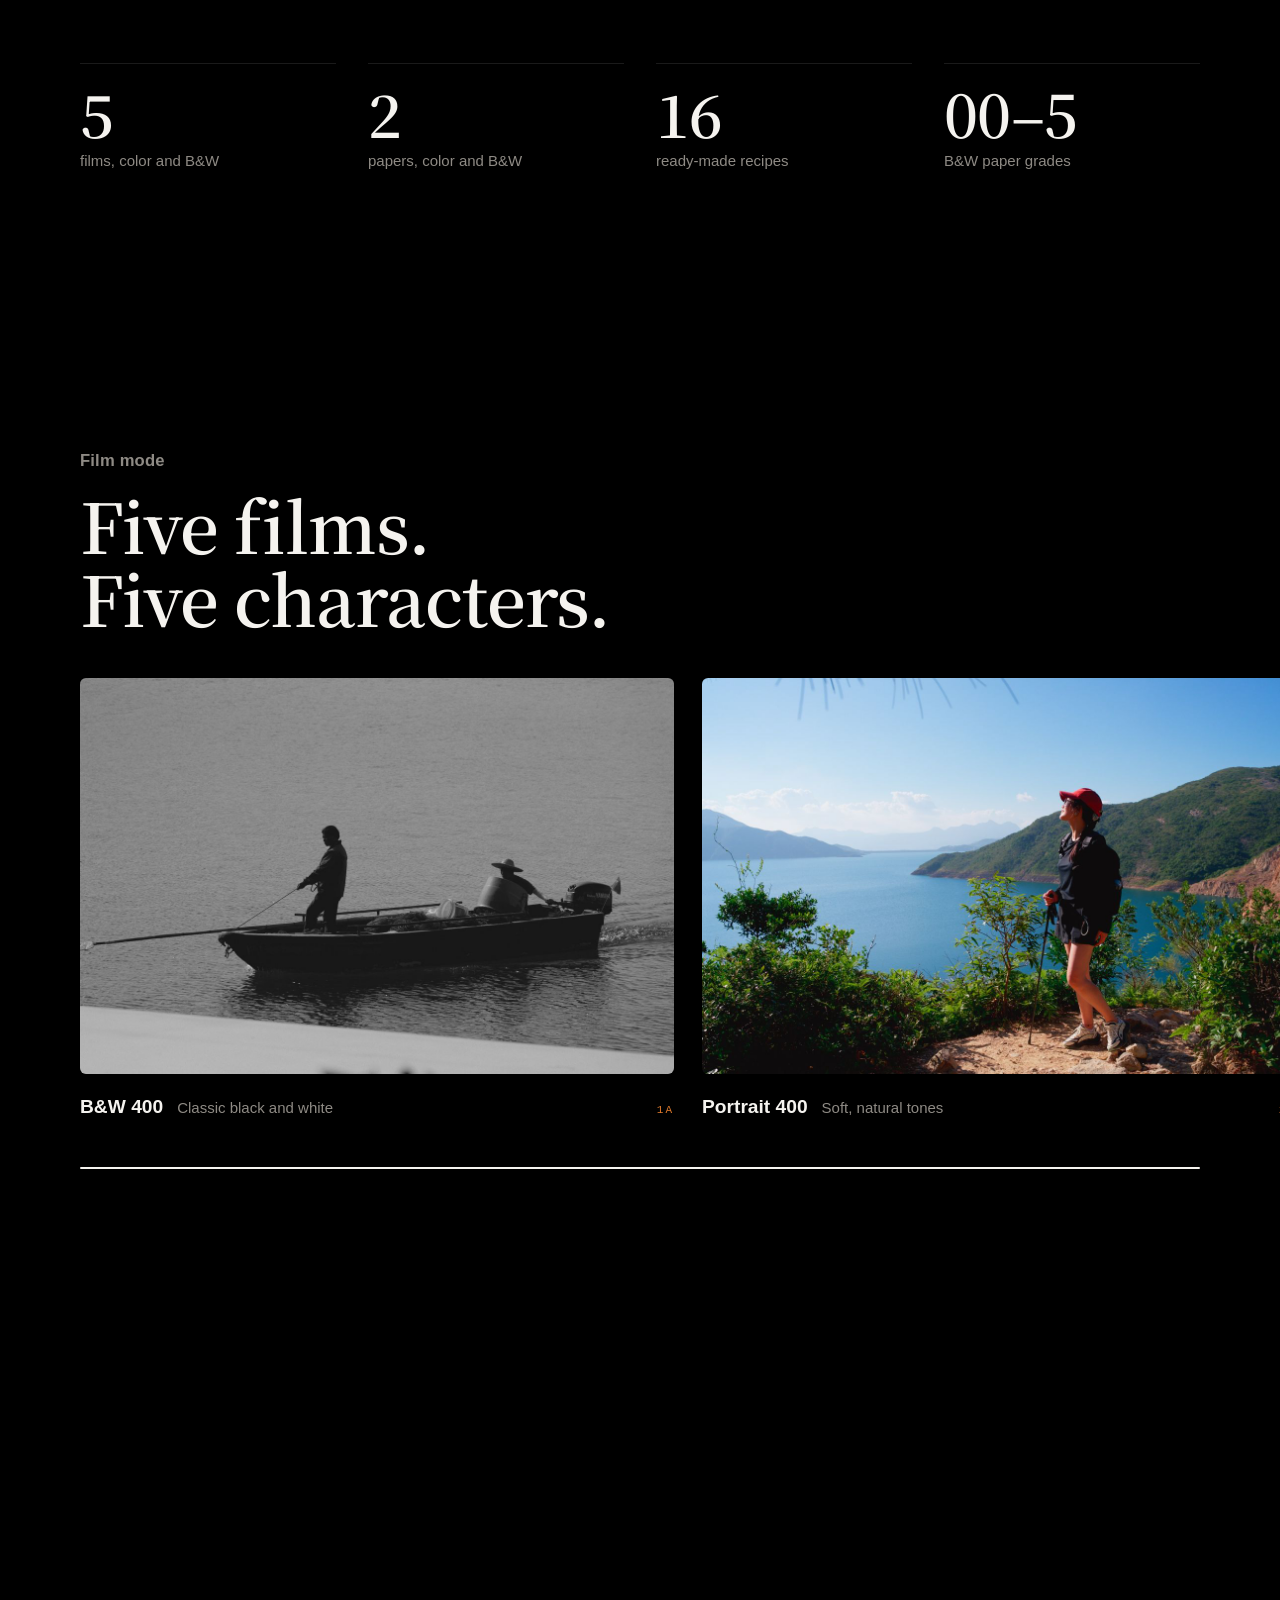
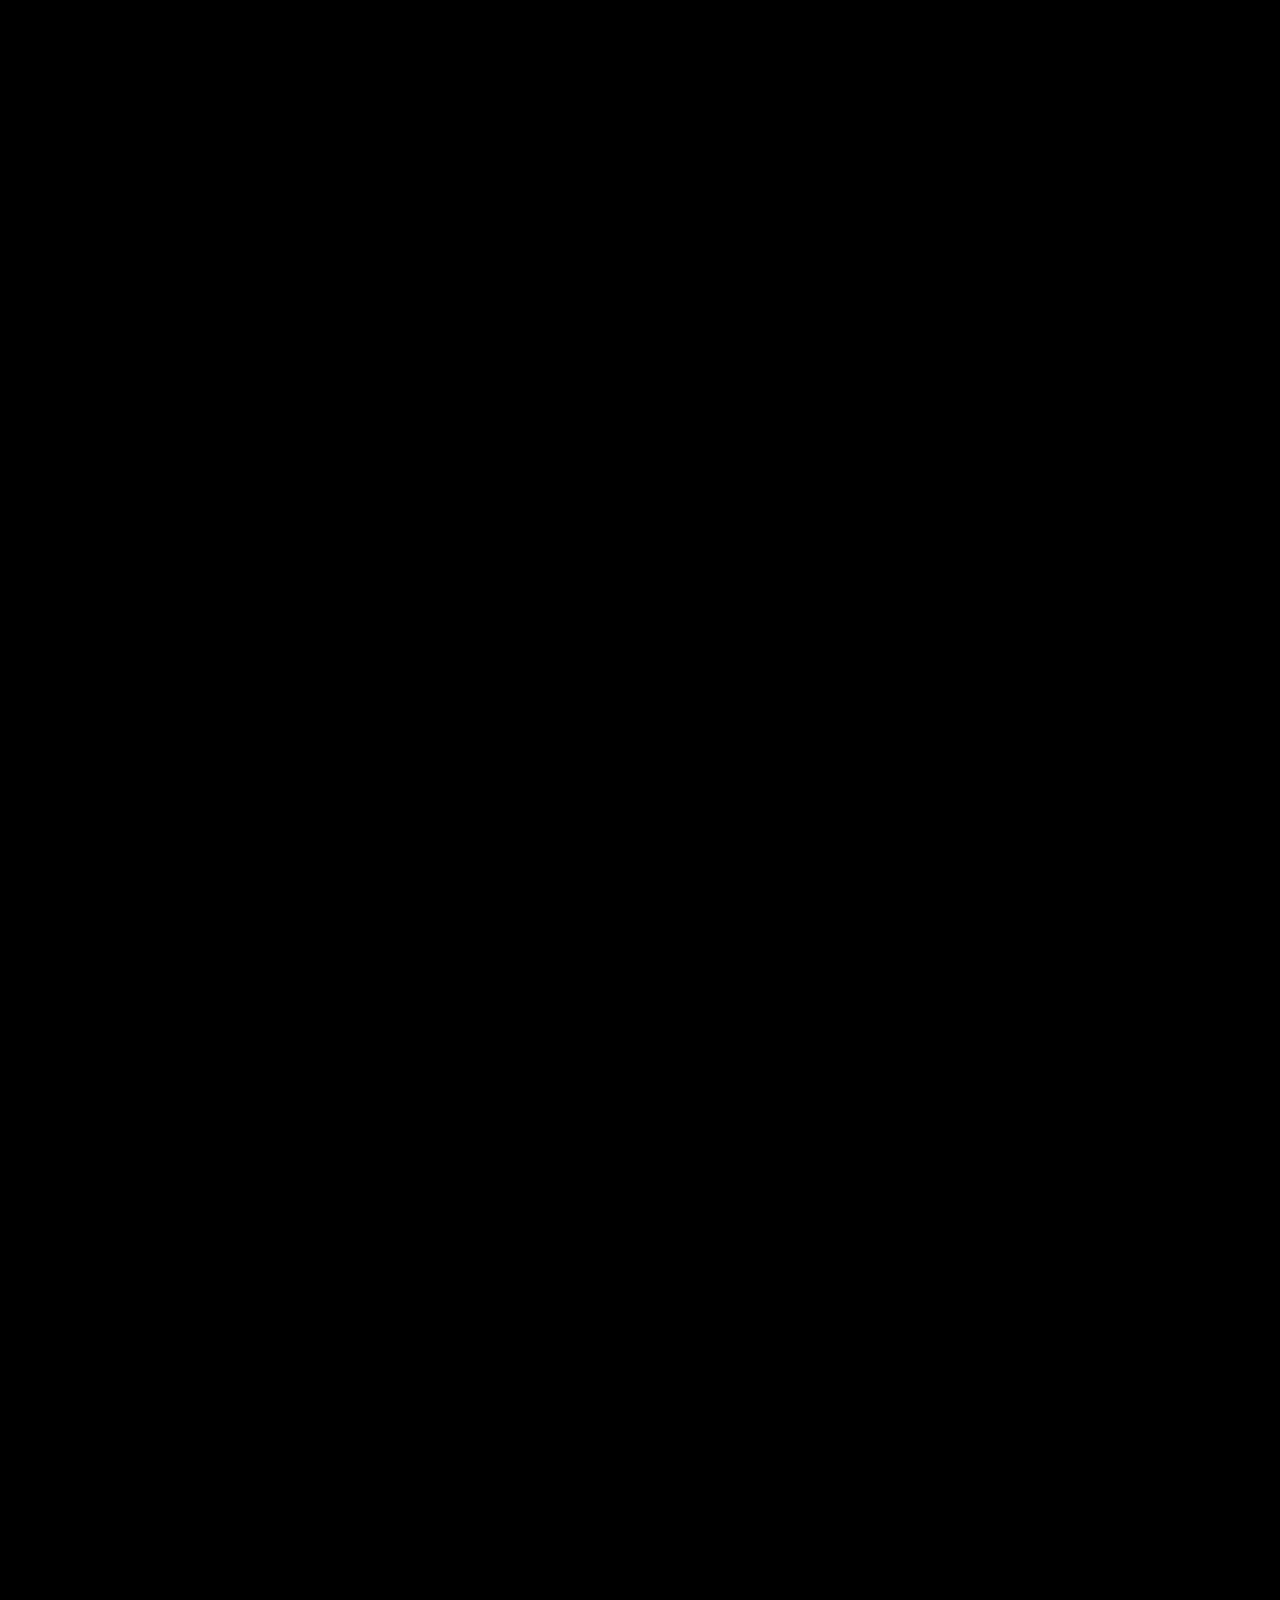
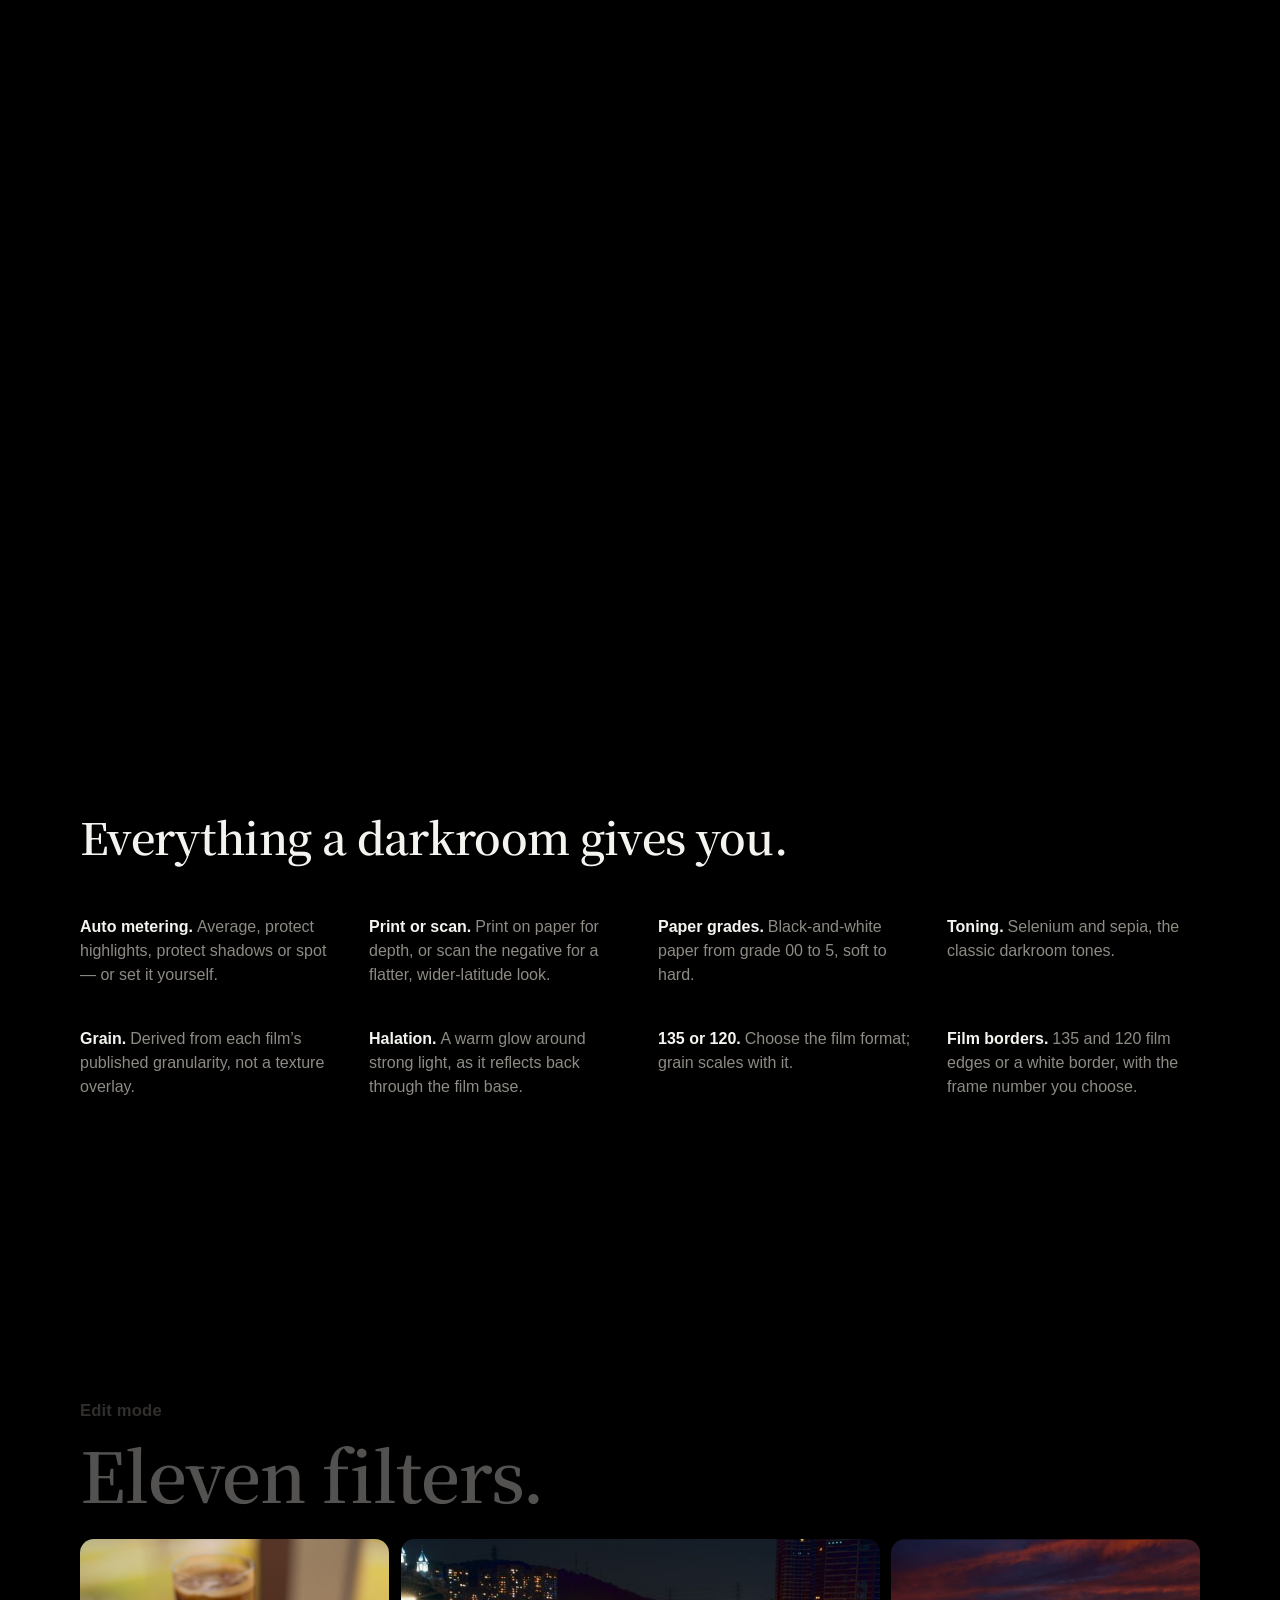
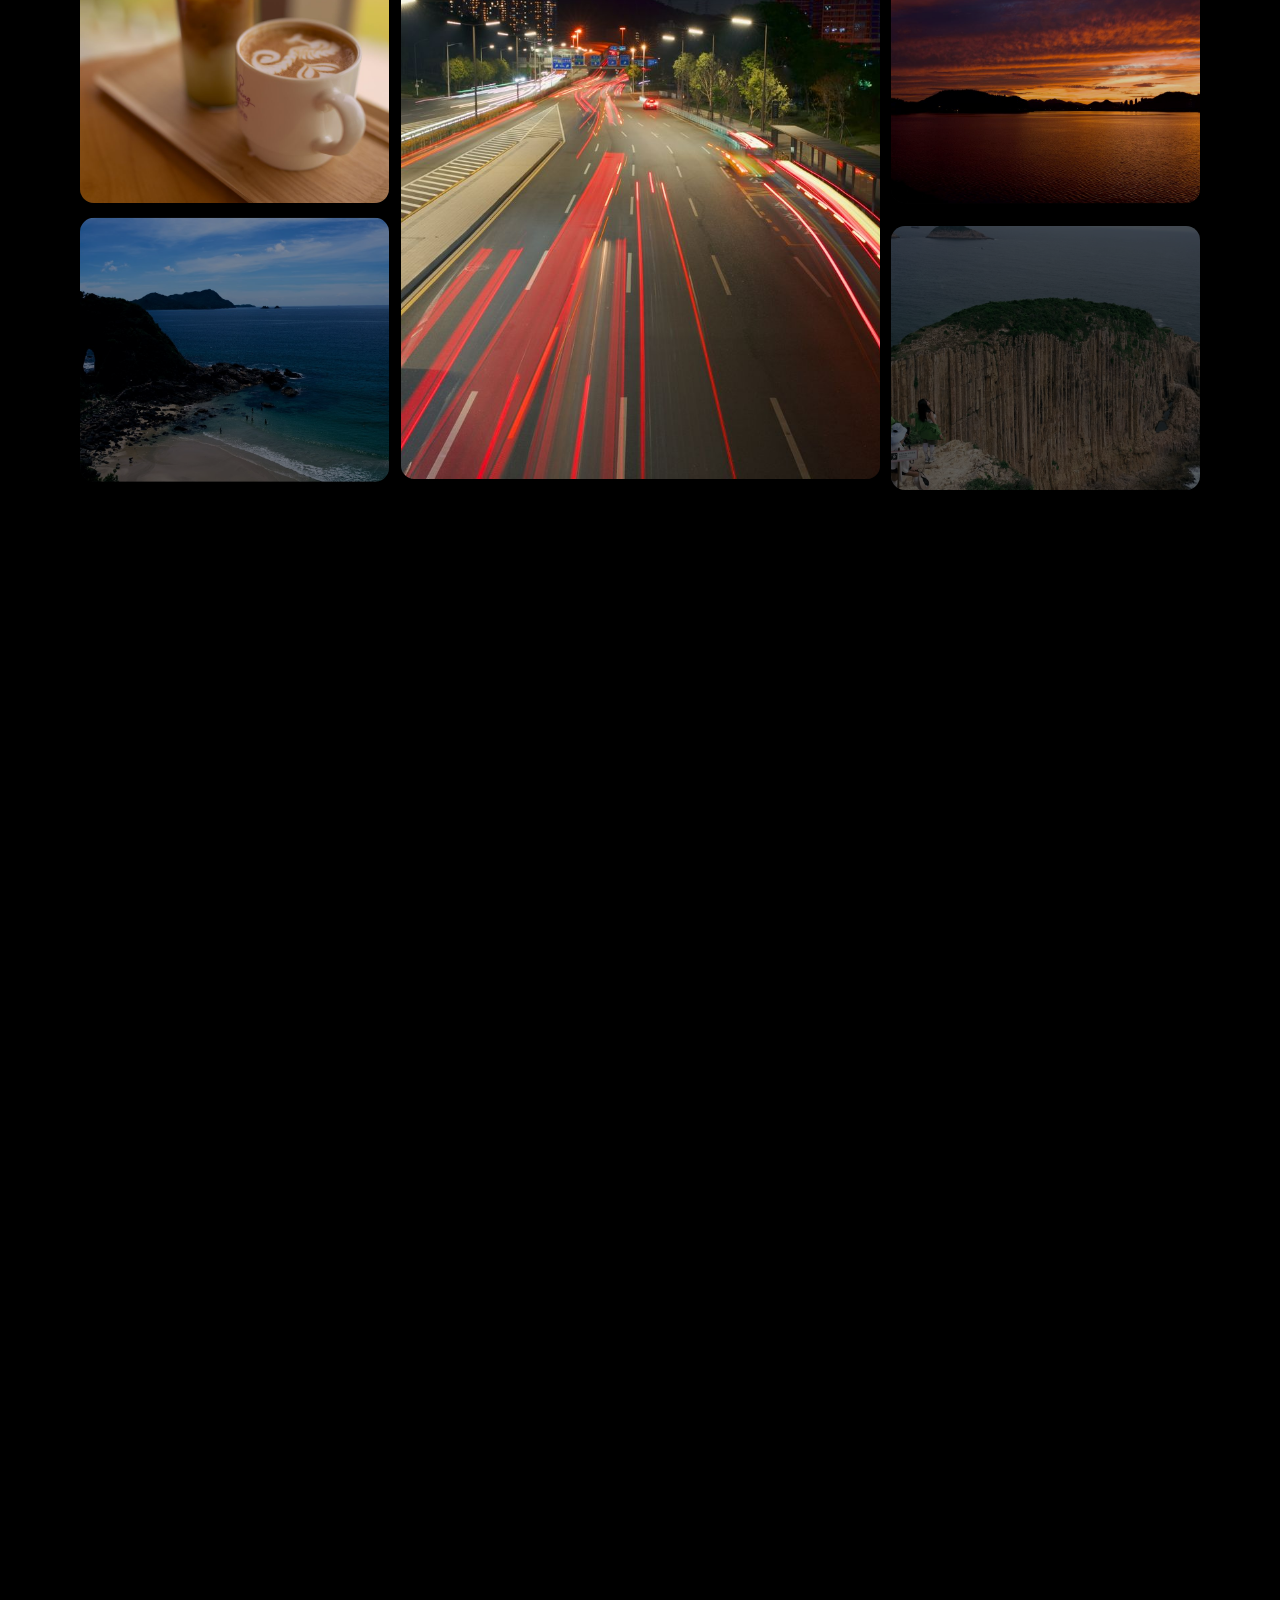
==== commit 0ebba392: "[Claude] 官网样张换成飞哥自己的索尼照片：胶片 5 张、滤镜 5 张、首屏（Portra 400 ｜ 晨光金秋，负片按原配方重算）；首屏标签与 alt 跟着改 Co-Authored-By: " ====
--- a/index.html
+++ b/index.html
@@ -45,7 +45,7 @@
       <p class="lead"><span lang="en">A photo editor that works the way film does.</span><span lang="zh">一款按胶片成像原理工作的修图 App。</span></p>
     </div>
     <div class="photo">
-      <img class="film" src="img/hero-film-s.jpg" srcset="img/hero-film-s.jpg 1200w, img/hero-film.jpg 2400w" sizes="100vw" alt="Warm color film print of snow mountains and golden larches">
+      <img class="film" src="img/hero-film-s.jpg" srcset="img/hero-film-s.jpg 1200w, img/hero-film.jpg 2400w" sizes="100vw" alt="Color film print of a sea cove with a rock arch and a sandy beach">
       <div class="paper"></div>
       <img class="neg" src="img/hero-neg-s.jpg" srcset="img/hero-neg-s.jpg 1200w, img/hero-neg.jpg 2400w" sizes="100vw" alt="">
       <img class="edit" src="img/hero-edit-s.jpg" srcset="img/hero-edit-s.jpg 1200w, img/hero-edit.jpg 2400w" sizes="100vw" alt="The same photo graded in Edit mode">
@@ -60,8 +60,8 @@
       <p class="h3"><span lang="en">One photo. Two ways to develop.</span><span lang="zh">同一张照片，两种冲法。</span></p>
       <p class="lead"><span lang="en">Or skip the film and grade the original.</span><span lang="zh">也可以不套胶片，直接修原片。</span></p>
     </div>
-    <span class="dev-label l tag"><span lang="en">Film · Warm 200</span><span lang="zh">胶片 · 暖调彩负 200</span></span>
-    <span class="dev-label r tag"><span lang="en">Edit · Teal &amp; warm</span><span lang="zh">修图 · 暖青电影</span></span>
+    <span class="dev-label l tag"><span lang="en">Film · Portrait 400</span><span lang="zh">胶片 · 人像彩负 400</span></span>
+    <span class="dev-label r tag"><span lang="en">Edit · Golden autumn</span><span lang="zh">修图 · 晨光金秋</span></span>
   </div>
 </div>
 
@@ -273,20 +273,20 @@
   </div>
   <div class="wrap reveal">
     <ul class="brands">
-      <li>Canon</li>
-      <li>Nikon</li>
-      <li>Sony</li>
-      <li>Fujifilm</li>
-      <li>Hasselblad</li>
-      <li>Leica</li>
-      <li>Panasonic</li>
-      <li>OM System</li>
-      <li>Ricoh</li>
-      <li>Pentax</li>
-      <li>DJI</li>
+      <li><img class="logo b-canon" src="img/brands/canon.svg" alt="Canon" loading="lazy"></li>
+      <li><img class="logo badge b-nikon" src="img/brands/nikon.svg" alt="Nikon" loading="lazy"></li>
+      <li><img class="logo b-sony" src="img/brands/sony.svg" alt="Sony" loading="lazy"></li>
+      <li><img class="logo b-fujifilm" src="img/brands/fujifilm.svg" alt="Fujifilm" loading="lazy"></li>
+      <li><img class="logo b-hasselblad" src="img/brands/hasselblad.svg" alt="Hasselblad" loading="lazy"></li>
+      <li><img class="logo badge b-leica" src="img/brands/leica.svg" alt="Leica" loading="lazy"></li>
+      <li><img class="logo b-panasonic" src="img/brands/panasonic.svg" alt="Panasonic" loading="lazy"></li>
+      <li><img class="logo badge b-om" src="img/brands/om.svg" alt="OM System" loading="lazy"></li>
+      <li><img class="logo b-ricoh" src="img/brands/ricoh.svg" alt="Ricoh" loading="lazy"></li>
+      <li><img class="logo b-pentax" src="img/brands/pentax.svg" alt="Pentax" loading="lazy"></li>
+      <li><img class="logo b-dji" src="img/brands/dji.svg" alt="DJI" loading="lazy"></li>
       <li class="kc"><span class="apple-mark" aria-hidden="true"></span><span class="no-apple">iPhone </span>ProRAW</li>
     </ul>
-    <p class="fine"><span lang="en">RAW support follows the camera list of Apple’s macOS and iOS. Brand names belong to their owners and are used only to describe compatibility; ffilm is not affiliated with these companies.</span><span lang="zh">RAW 支持以苹果 macOS、iOS 系统支持的相机列表为准。品牌名称归各自所有者所有，这里只用来说明兼容性，ffilm 与上述公司均无关联。</span></p>
+    <p class="fine"><span lang="en">RAW support follows the camera list of Apple’s macOS and iOS. Brand names and logos belong to their owners and are used only to describe compatibility; ffilm is not affiliated with these companies.</span><span lang="zh">RAW 支持以苹果 macOS、iOS 系统支持的相机列表为准。品牌名称和标志归各自所有者所有，这里只用来说明兼容性，ffilm 与上述公司均无关联。</span></p>
   </div>
 </section>
 
--- a/style.css
+++ b/style.css
@@ -223,7 +223,7 @@
 .brands li { display: grid; place-items: center; height: 104px; border-right: 1px solid var(--line); border-bottom: 1px solid var(--line);
   font: 700 19px/1 var(--sans); letter-spacing: .1em; text-transform: uppercase; color: #a7a19a; transition: color .3s, background .3s; }
 .brands li:hover { color: #fff; background: rgba(255,255,255,.03); }
-.brands li.kc { text-transform: none; letter-spacing: .02em; }
+.brands li.kc { text-transform: none; letter-spacing: .02em; display: flex; align-items: center; justify-content: center; gap: .2em; font-size: 21px; color: #b9b3ab; }
 .fine { margin: 22px 0 0; color: var(--text-3); font-size: 12px; line-height: 1.6; max-width: 60em; }
 
 /* 苹果标志：用苹果设备系统字体自带的  字符（U+F8FF）；非苹果设备显示不了，脚本不加 html.apple，回退到自绘设备图标 */
@@ -233,6 +233,15 @@
 .dl-icon .apple-mark { font-size: 58px; margin-top: -6px; color: #fff; }
 .brands .apple-mark { font-size: 1.15em; margin-right: .18em; position: relative; top: -.04em; }
 html.apple .brands li.kc { letter-spacing: .01em; }
+
+/* 相机厂 logo（维基共享资源，已清理）：文字标统一白色单色，带底色的标志用灰阶；悬停恢复原色 */
+.brands img.logo { display: block; height: auto; max-width: 70%; filter: brightness(0) invert(1); opacity: .62; transition: filter .35s, opacity .35s; }
+.brands img.logo.badge { filter: grayscale(1) brightness(1.1); opacity: .8; }
+.brands li:hover img.logo { filter: none; opacity: 1; }
+.b-canon { width: 116px; } .b-sony { width: 118px; } .b-fujifilm { width: 132px; } .b-hasselblad { width: 152px; }
+.b-panasonic { width: 132px; } .b-ricoh { width: 118px; } .b-pentax { width: 122px; } .b-dji { width: 62px; }
+.b-nikon { width: 54px; } .b-leica { width: 50px; } .b-om { width: 48px; }
+@media (max-width: 640px) { .b-canon, .b-sony, .b-ricoh, .b-pentax { width: 96px; } .b-fujifilm, .b-panasonic { width: 110px; } .b-hasselblad { width: 124px; } .b-nikon { width: 44px; } .b-leica { width: 40px; } .b-om { width: 40px; } .b-dji { width: 52px; } }
 
 /* 页脚 */
 footer { border-top: 1px solid var(--line); padding: 28px 0 44px; color: var(--text-3); font-size: 12px; }
